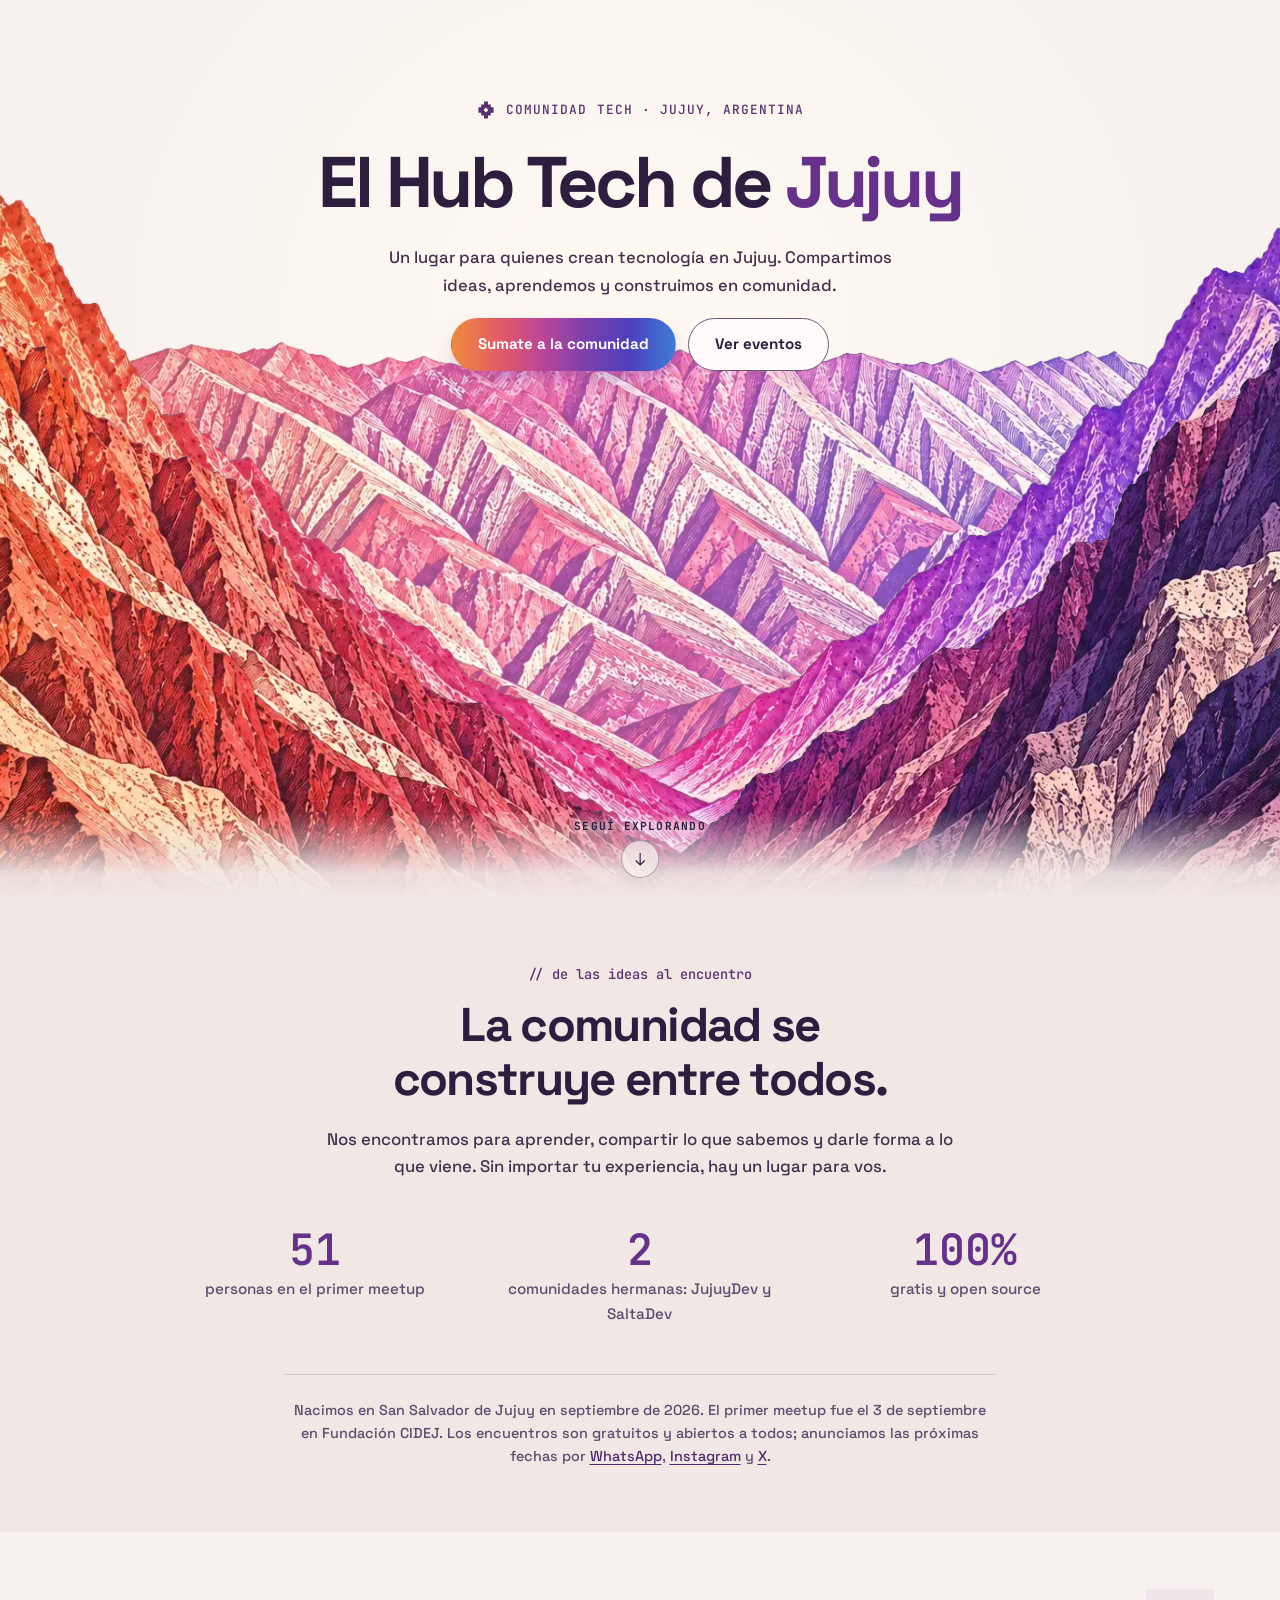
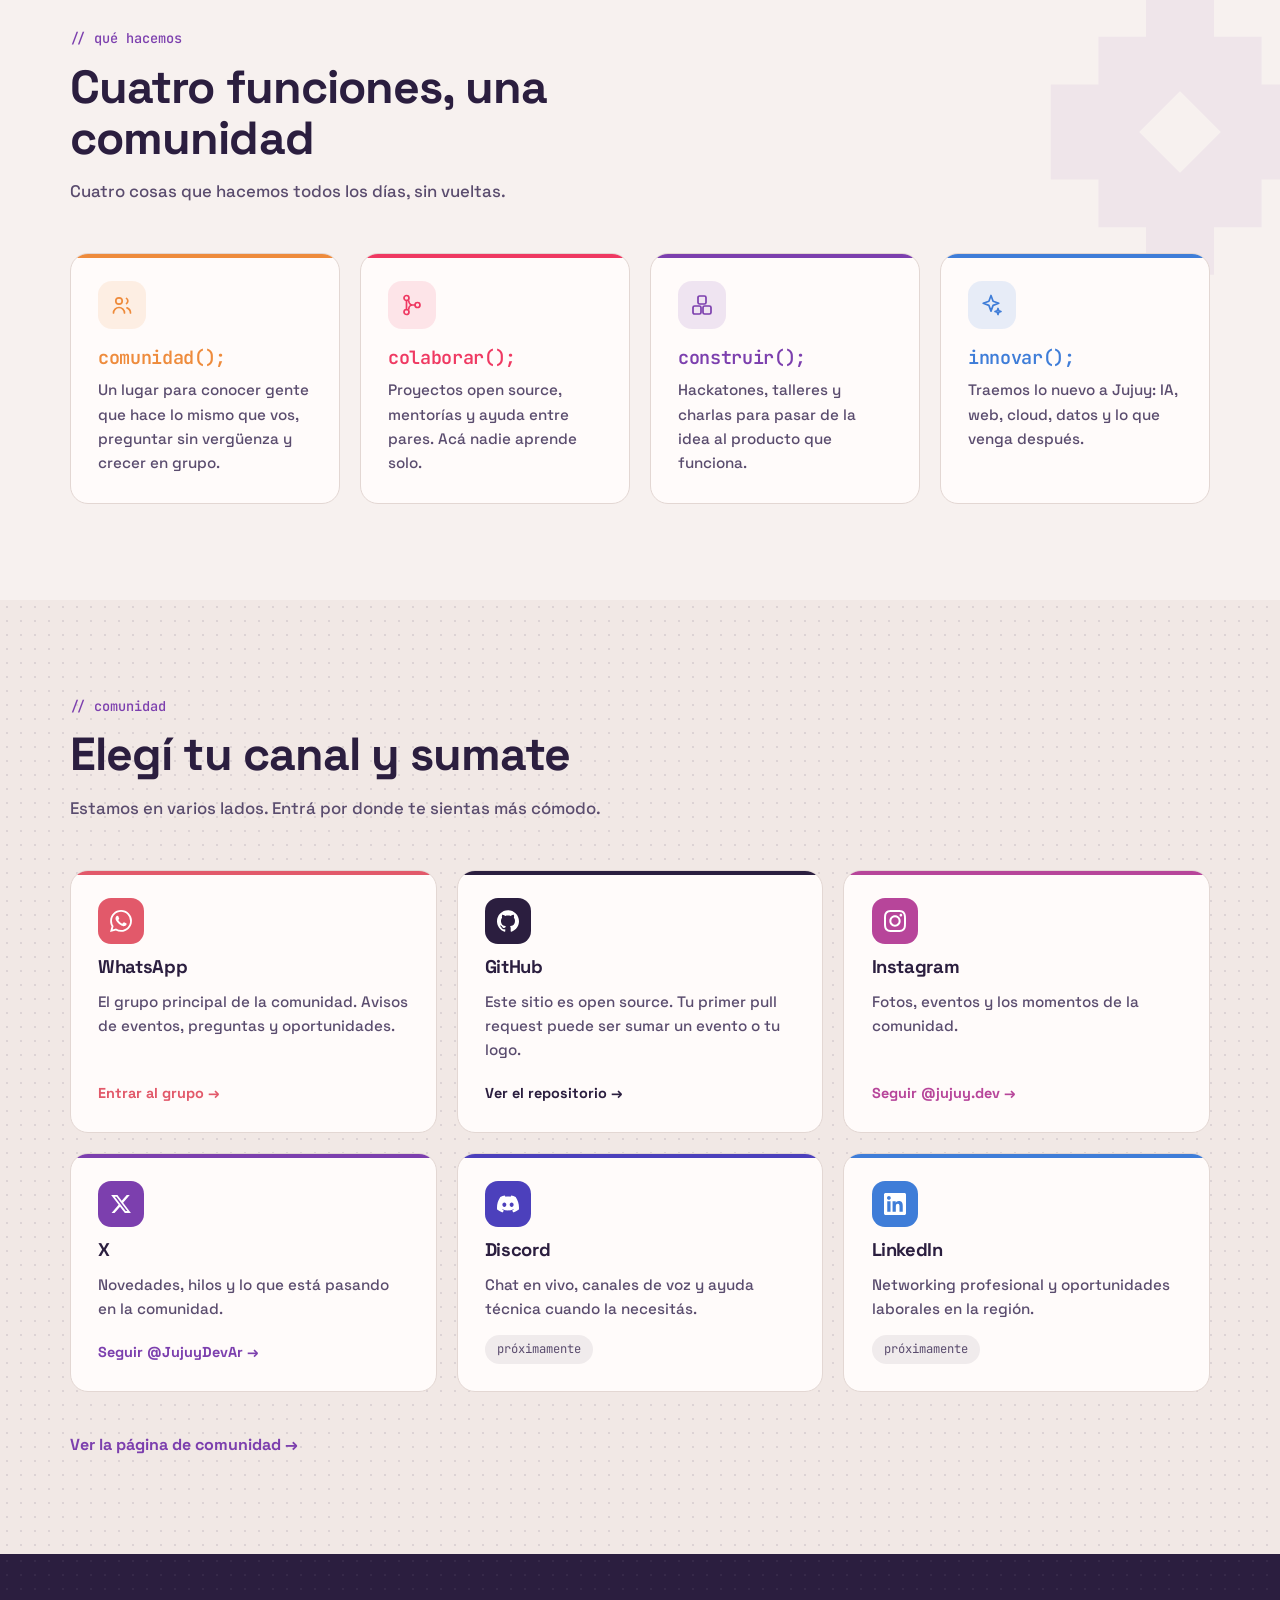
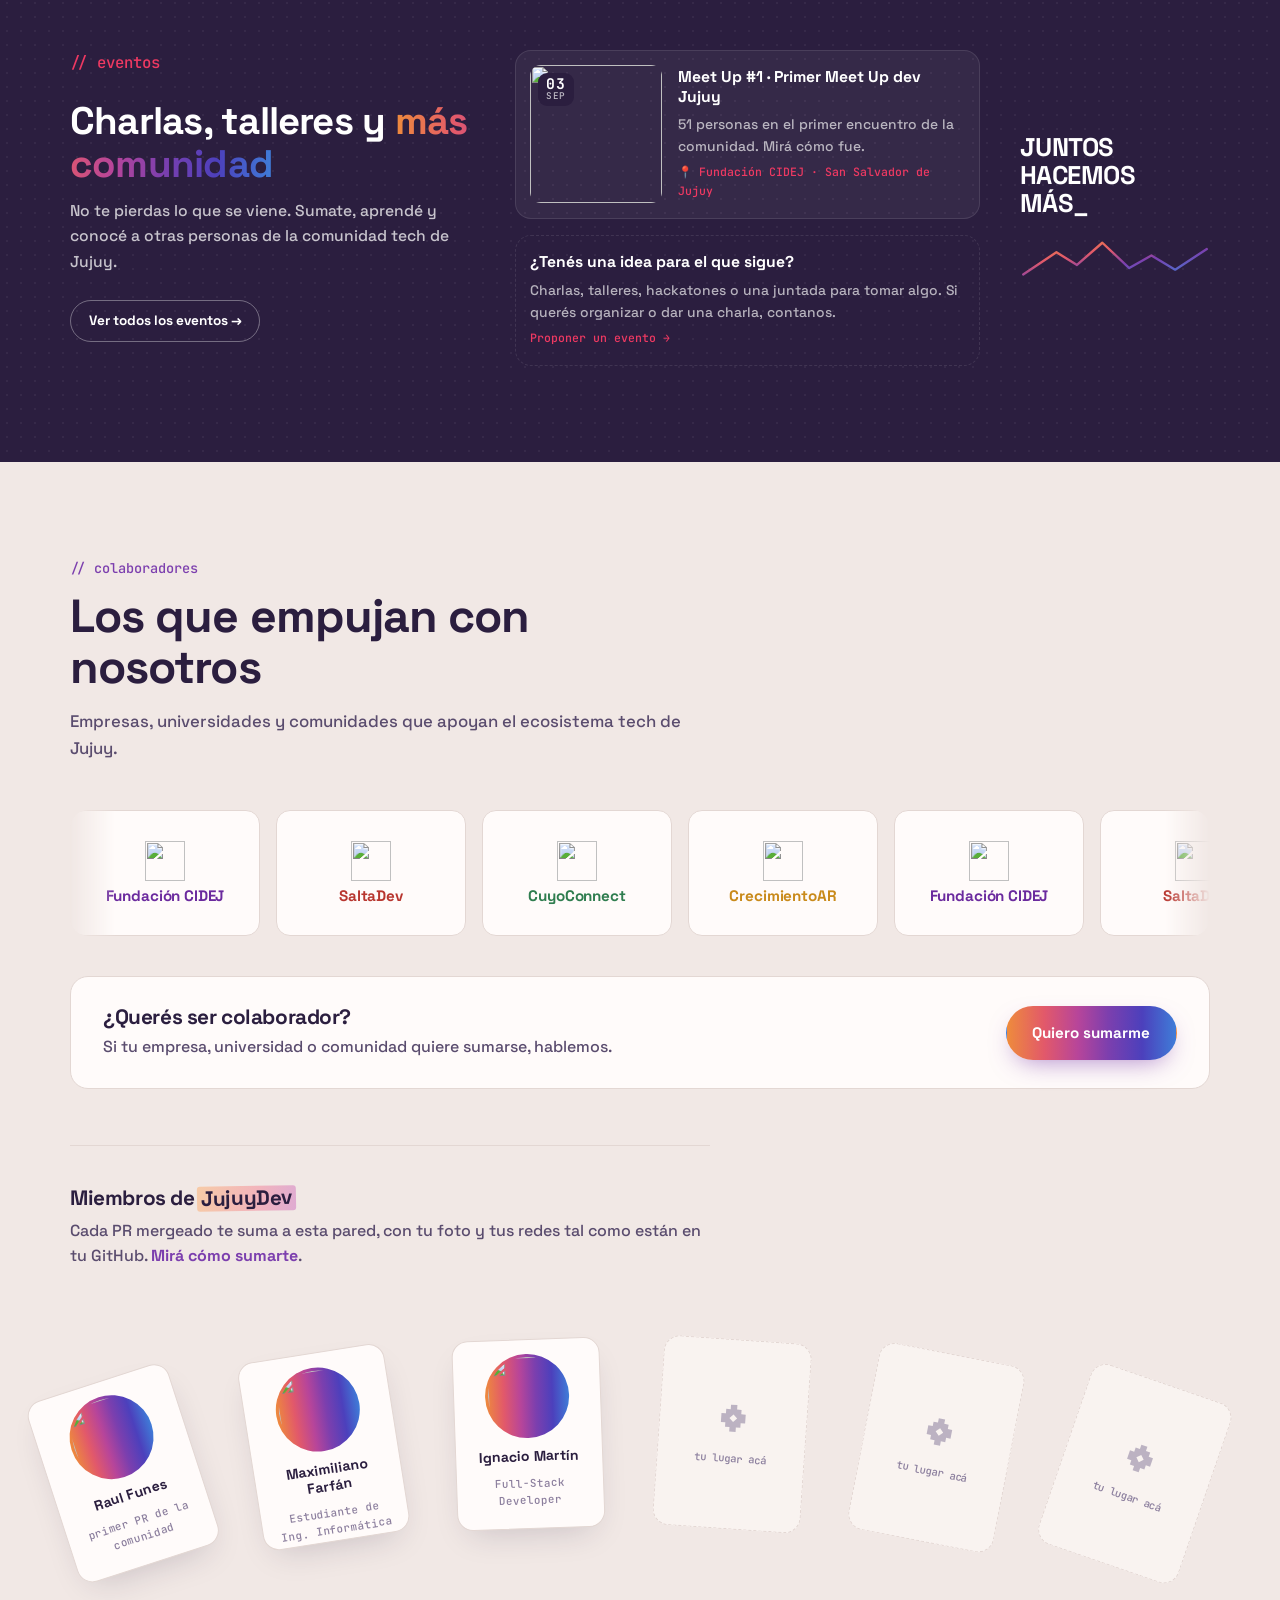
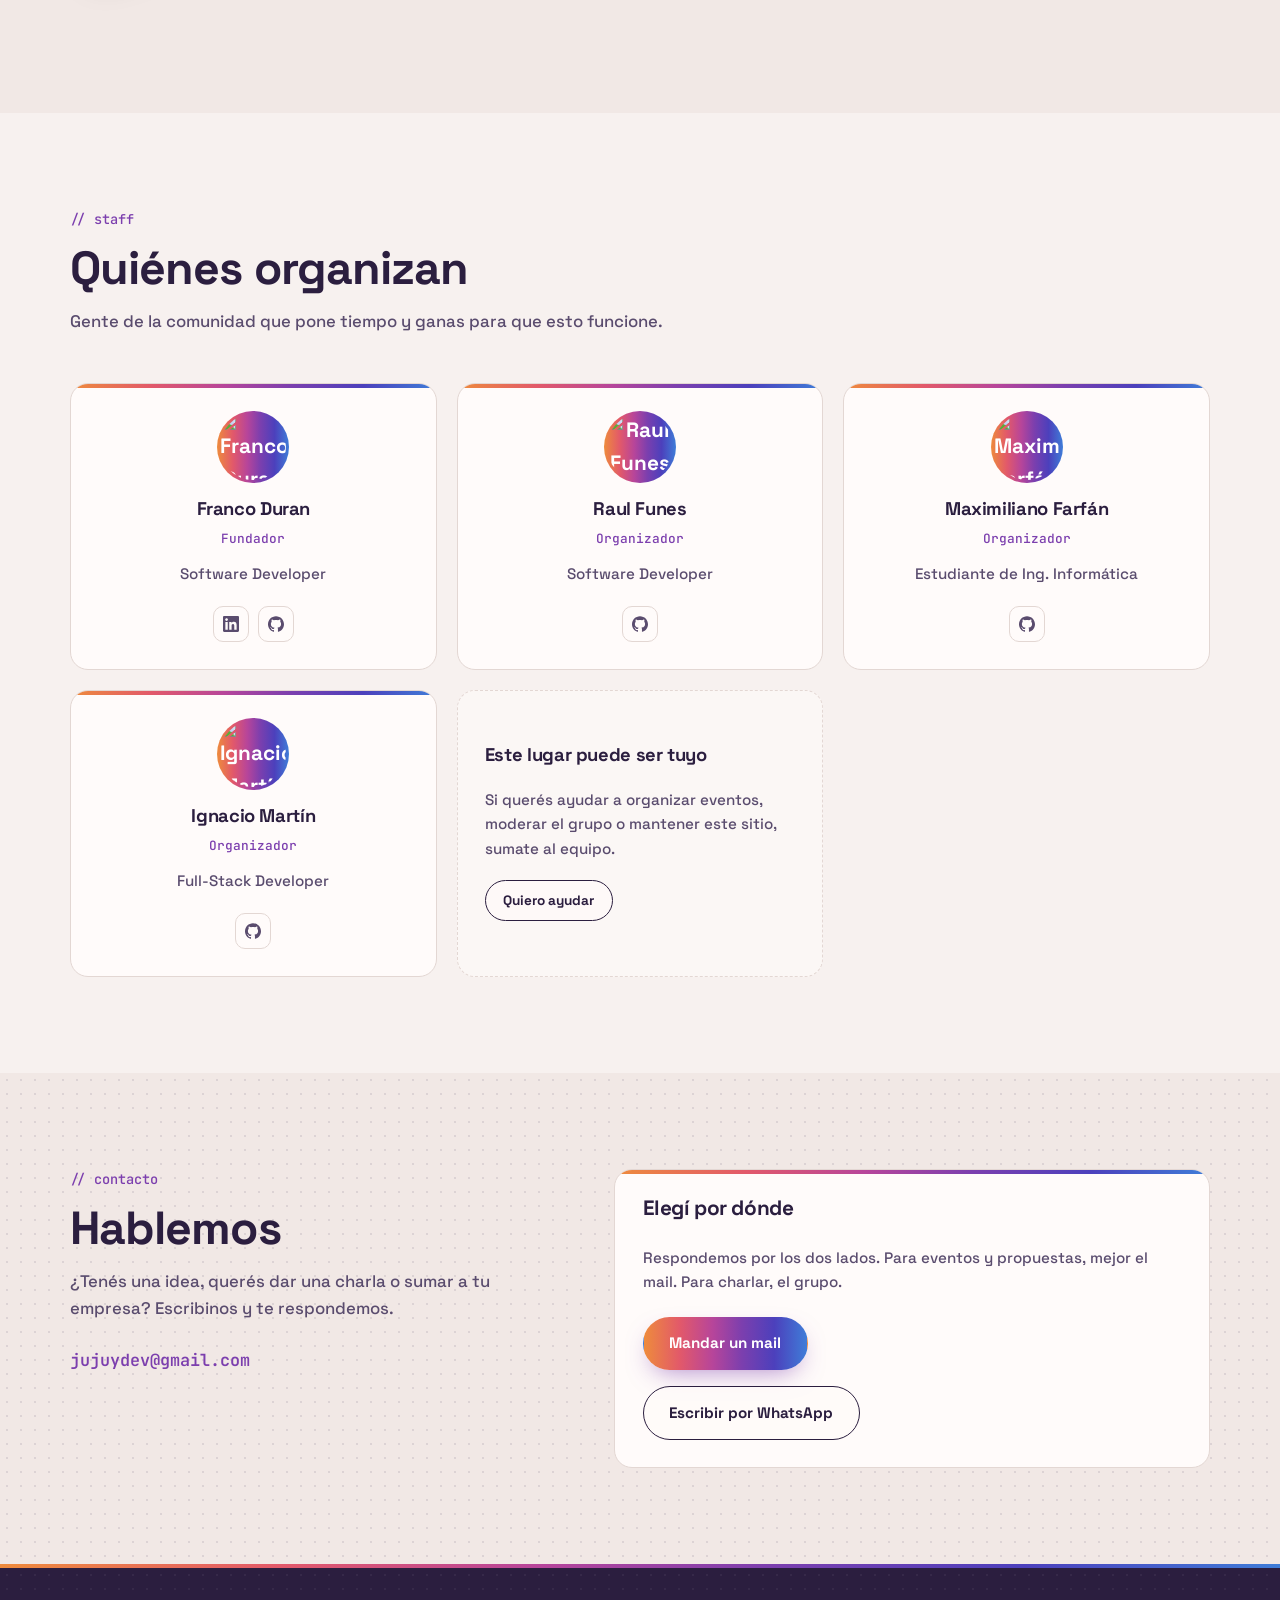
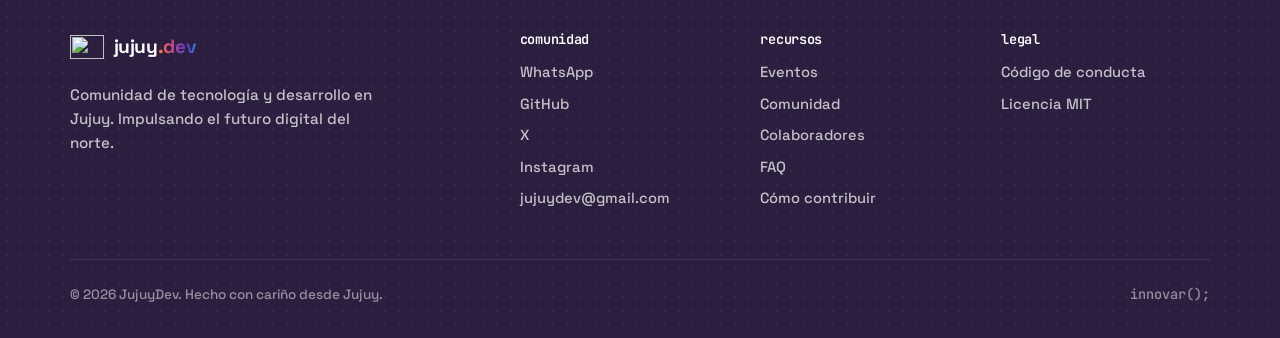
==== index.html @ f206ab7a "fix(hero): make foreground drift visible on the left" ====
<!DOCTYPE html>
<html lang="es-AR">
<head>
  <meta charset="UTF-8">
  <meta name="viewport" content="width=device-width, initial-scale=1">
  <title>JujuyDev · Comunidad de programadores y tecnología en Jujuy</title>
  <meta name="description" content="JujuyDev es la comunidad de programadores, desarrolladores y emprendedores tech de Jujuy. Meetups, talleres y eventos gratuitos en San Salvador de Jujuy. Sumate.">
  <meta name="theme-color" content="#f7f1ef">
  <link rel="canonical" href="https://jujuy.dev.ar/">

  <!-- Social preview (WhatsApp, LinkedIn, X). The image is a 1200x630 JPEG because not every network renders WebP previews. -->
  <meta property="og:type" content="website">
  <meta property="og:locale" content="es_AR">
  <meta property="og:site_name" content="JujuyDev">
  <meta property="og:title" content="JujuyDev · Comunidad tech de Jujuy">
  <meta property="og:description" content="Conectamos programadores, diseñadores y emprendedores de Jujuy. Meetups, talleres y eventos gratuitos.">
  <meta property="og:url" content="https://jujuy.dev.ar/">
  <meta property="og:image" content="https://jujuy.dev.ar/assets/og.jpg">
  <meta property="og:image:width" content="1200">
  <meta property="og:image:height" content="630">
  <meta property="og:image:alt" content="Ilustración de la Quebrada de Humahuaca con una llama, una notebook y el texto comunidad, colaborar, construir, innovar">
  <meta name="twitter:card" content="summary_large_image">
  <meta name="twitter:site" content="@JujuyDevAr">
  <meta name="twitter:title" content="JujuyDev · Comunidad tech de Jujuy">
  <meta name="twitter:description" content="Conectamos programadores, diseñadores y emprendedores de Jujuy. Meetups, talleres y eventos gratuitos.">
  <meta name="twitter:image" content="https://jujuy.dev.ar/assets/og.jpg">

  <!-- Select the same Hornocal resource as the mobile picture, including screen density. -->
  <link rel="preload" as="image" type="image/webp" media="(max-width: 899px)"
        imagesrcset="assets/hero-layers/hornocal-fusion-small.webp 960w, assets/hero-layers/hornocal-fusion.webp 1536w"
        imagesizes="(min-height: 850px) 125svh, 960px">
  <link rel="preload" as="image" type="image/webp" href="assets/hero-layers/hornocal-fusion.webp" media="(min-width: 900px)">

  <!-- Structured data for Google. The Organization here is the canonical #org referenced
       by @id from the event pages and the FAQ page. Event schema itself lives on each
       event's own page (see /eventos/*/), not here. -->
  <script type="application/ld+json">
  {
    "@context": "https://schema.org",
    "@graph": [
      {
        "@type": "Organization",
        "@id": "https://jujuy.dev.ar/#org",
        "name": "JujuyDev",
        "alternateName": ["jujuy.dev", "Comunidad de desarrolladores de Jujuy"],
        "url": "https://jujuy.dev.ar/",
        "logo": "https://jujuy.dev.ar/assets/logo.svg",
        "email": "jujuydev@gmail.com",
        "description": "Comunidad de programadores, desarrolladores y emprendedores tech de Jujuy, Argentina.",
        "foundingDate": "2026-09-02",
        "areaServed": { "@type": "AdministrativeArea", "name": "Jujuy, Argentina" },
        "location": {
          "@type": "Place",
          "name": "Fundación CIDEJ",
          "address": {
            "@type": "PostalAddress",
            "streetAddress": "Av. 19 de Abril 437",
            "addressLocality": "San Salvador de Jujuy",
            "addressRegion": "Jujuy",
            "postalCode": "4600",
            "addressCountry": "AR"
          }
        },
        "sameAs": [
          "https://www.instagram.com/jujuy.dev/",
          "https://x.com/JujuyDevAr",
          "https://github.com/FrancoDuran23/jujuy_dev",
          "https://luma.com/g134i1ef",
          "https://chat.whatsapp.com/Bj1KKgjcLue2FOVuX8osmq"
        ],
        "founder": { "@type": "Person", "name": "Franco Duran", "url": "https://www.linkedin.com/in/francoduran23/" }
      },
      {
        "@type": "WebSite",
        "url": "https://jujuy.dev.ar/",
        "name": "JujuyDev",
        "inLanguage": "es-AR",
        "publisher": { "@id": "https://jujuy.dev.ar/#org" }
      }
    ]
  }
  </script>

  <link rel="icon" href="/jujuy_dev/assets/logo.svg" type="image/svg+xml">
  <link rel="preconnect" href="https://fonts.googleapis.com">
  <link rel="preconnect" href="https://fonts.gstatic.com" crossorigin>
  <link href="https://fonts.googleapis.com/css2?family=Space+Grotesk:wght@500;700&family=JetBrains+Mono:wght@400;600&display=swap" rel="stylesheet">
  <!-- Bump the version whenever styles.css changes, so browsers do not keep a stale copy. -->
  <link rel="stylesheet" href="styles.css?v=2026-09-15e">
  <!-- Reveal-on-scroll styles only apply when JS runs, so content is never hidden without it. -->
  <script>document.documentElement.classList.add('js');</script>
</head>
<body>
  <a class="skip-link" href="#pilares">Saltar al contenido</a>

  <!-- SVG sprite: brand icons (Simple Icons, CC0) and the chakana motif. -->
  <svg width="0" height="0" style="position:absolute" aria-hidden="true" focusable="false">
    <defs>
      <linearGradient id="g-hornocal" x1="0" y1="0" x2="1" y2="1">
        <stop offset="0" stop-color="#ee8b3c"/>
        <stop offset=".35" stop-color="#e2596a"/>
        <stop offset=".6" stop-color="#7c3fae"/>
        <stop offset="1" stop-color="#3f7dd8"/>
      </linearGradient>
    </defs>
    <symbol id="i-chakana" viewBox="0 0 100 100">
      <path fill-rule="evenodd" d="M40 8h20v14h14v14h14v28H74v14H60v14H40V78H26V64H12V36h14V22h14zM50 38l12 12-12 12-12-12z"/>
    </symbol>
    <symbol id="i-users" viewBox="0 0 24 24">
      <g fill="none" stroke="currentColor" stroke-width="1.7" stroke-linecap="round" stroke-linejoin="round">
        <circle cx="9" cy="8" r="3.2"/>
        <path d="M3.5 20a5.5 5.5 0 0 1 11 0"/>
        <path d="M16.5 5.4a3.2 3.2 0 0 1 0 5.2M17 14.9a5.5 5.5 0 0 1 3.5 5.1"/>
      </g>
    </symbol>
    <symbol id="i-merge" viewBox="0 0 24 24">
      <g fill="none" stroke="currentColor" stroke-width="1.7" stroke-linecap="round" stroke-linejoin="round">
        <circle cx="6.5" cy="5" r="2.5"/>
        <circle cx="6.5" cy="19" r="2.5"/>
        <circle cx="17.5" cy="12" r="2.5"/>
        <path d="M6.5 7.5v9"/>
        <path d="M15 12h-2.2a4 4 0 0 1-4-4M15 12h-2.2a4 4 0 0 0-4 4"/>
      </g>
    </symbol>
    <symbol id="i-blocks" viewBox="0 0 24 24">
      <g fill="none" stroke="currentColor" stroke-width="1.7" stroke-linecap="round" stroke-linejoin="round">
        <rect x="3" y="13" width="8" height="8" rx="1.6"/>
        <rect x="13" y="13" width="8" height="8" rx="1.6"/>
        <rect x="8" y="3" width="8" height="8" rx="1.6"/>
      </g>
    </symbol>
    <symbol id="i-spark" viewBox="0 0 24 24">
      <g fill="none" stroke="currentColor" stroke-width="1.7" stroke-linecap="round" stroke-linejoin="round">
        <path d="M11 2.5 13.1 8.2 18.8 10.3 13.1 12.4 11 18.1 8.9 12.4 3.2 10.3 8.9 8.2Z"/>
        <path d="M18 15.5 18.8 17.7 21 18.5 18.8 19.3 18 21.5 17.2 19.3 15 18.5 17.2 17.7Z"/>
      </g>
    </symbol>
    <symbol id="i-discord" viewBox="0 0 24 24">
      <path d="M20.317 4.3698a19.7913 19.7913 0 00-4.8851-1.5152.0741.0741 0 00-.0785.0371c-.211.3753-.4447.8648-.6083 1.2495-1.8447-.2762-3.68-.2762-5.4868 0-.1636-.3933-.4058-.8742-.6177-1.2495a.077.077 0 00-.0785-.037 19.7363 19.7363 0 00-4.8852 1.515.0699.0699 0 00-.0321.0277C.5334 9.0458-.319 13.5799.0992 18.0578a.0824.0824 0 00.0312.0561c2.0528 1.5076 4.0413 2.4228 5.9929 3.0294a.0777.0777 0 00.0842-.0276c.4616-.6304.8731-1.2952 1.226-1.9942a.076.076 0 00-.0416-.1057c-.6528-.2476-1.2743-.5495-1.8722-.8923a.077.077 0 01-.0076-.1277c.1258-.0943.2517-.1923.3718-.2914a.0743.0743 0 01.0776-.0105c3.9278 1.7933 8.18 1.7933 12.0614 0a.0739.0739 0 01.0785.0095c.1202.099.246.1981.3728.2924a.077.077 0 01-.0066.1276 12.2986 12.2986 0 01-1.873.8914.0766.0766 0 00-.0407.1067c.3604.698.7719 1.3628 1.225 1.9932a.076.076 0 00.0842.0286c1.961-.6067 3.9495-1.5219 6.0023-3.0294a.077.077 0 00.0313-.0552c.5004-5.177-.8382-9.6739-3.5485-13.6604a.061.061 0 00-.0312-.0286zM8.02 15.3312c-1.1825 0-2.1569-1.0857-2.1569-2.419 0-1.3332.9555-2.4189 2.157-2.4189 1.2108 0 2.1757 1.0952 2.1568 2.419 0 1.3332-.9555 2.4189-2.1569 2.4189zm7.9748 0c-1.1825 0-2.1569-1.0857-2.1569-2.419 0-1.3332.9554-2.4189 2.1569-2.4189 1.2108 0 2.1757 1.0952 2.1568 2.419 0 1.3332-.946 2.4189-2.1568 2.4189Z"/>
    </symbol>
    <symbol id="i-whatsapp" viewBox="0 0 24 24">
      <path d="M17.472 14.382c-.297-.149-1.758-.867-2.03-.967-.273-.099-.471-.148-.67.15-.197.297-.767.966-.94 1.164-.173.199-.347.223-.644.075-.297-.15-1.255-.463-2.39-1.475-.883-.788-1.48-1.761-1.653-2.059-.173-.297-.018-.458.13-.606.134-.133.298-.347.446-.52.149-.174.198-.298.298-.497.099-.198.05-.371-.025-.52-.075-.149-.669-1.612-.916-2.207-.242-.579-.487-.5-.669-.51-.173-.008-.371-.01-.57-.01-.198 0-.52.074-.792.372-.272.297-1.04 1.016-1.04 2.479 0 1.462 1.065 2.875 1.213 3.074.149.198 2.096 3.2 5.077 4.487.709.306 1.262.489 1.694.625.712.227 1.36.195 1.871.118.571-.085 1.758-.719 2.006-1.413.248-.694.248-1.289.173-1.413-.074-.124-.272-.198-.57-.347m-5.421 7.403h-.004a9.87 9.87 0 01-5.031-1.378l-.361-.214-3.741.982.998-3.648-.235-.374a9.86 9.86 0 01-1.51-5.26c.001-5.45 4.436-9.884 9.888-9.884 2.64 0 5.122 1.03 6.988 2.898a9.825 9.825 0 012.893 6.994c-.003 5.45-4.437 9.884-9.885 9.884m8.413-18.297A11.815 11.815 0 0012.05 0C5.495 0 .16 5.335.157 11.892c0 2.096.547 4.142 1.588 5.945L.057 24l6.305-1.654a11.882 11.882 0 005.683 1.448h.005c6.554 0 11.89-5.335 11.893-11.893a11.821 11.821 0 00-3.48-8.413Z"/>
    </symbol>
    <symbol id="i-linkedin" viewBox="0 0 24 24">
      <path d="M20.447 20.452h-3.554v-5.569c0-1.328-.027-3.037-1.852-3.037-1.853 0-2.136 1.445-2.136 2.939v5.667H9.351V9h3.414v1.561h.046c.477-.9 1.637-1.85 3.37-1.85 3.601 0 4.267 2.37 4.267 5.455v6.286zM5.337 7.433c-1.144 0-2.063-.926-2.063-2.065 0-1.138.92-2.063 2.063-2.063 1.14 0 2.064.925 2.064 2.063 0 1.139-.925 2.065-2.064 2.065zm1.782 13.019H3.555V9h3.564v11.452zM22.225 0H1.771C.792 0 0 .774 0 1.729v20.542C0 23.227.792 24 1.771 24h20.451C23.2 24 24 23.227 24 22.271V1.729C24 .774 23.2 0 22.222 0h.003z"/>
    </symbol>
    <symbol id="i-github" viewBox="0 0 24 24">
      <path d="M12 .297c-6.63 0-12 5.373-12 12 0 5.303 3.438 9.8 8.205 11.385.6.113.82-.258.82-.577 0-.285-.01-1.04-.015-2.04-3.338.724-4.042-1.61-4.042-1.61C4.422 18.07 3.633 17.7 3.633 17.7c-1.087-.744.084-.729.084-.729 1.205.084 1.838 1.236 1.838 1.236 1.07 1.835 2.809 1.305 3.495.998.108-.776.417-1.305.76-1.605-2.665-.3-5.466-1.332-5.466-5.93 0-1.31.465-2.38 1.235-3.22-.135-.303-.54-1.523.105-3.176 0 0 1.005-.322 3.3 1.23.96-.267 1.98-.399 3-.405 1.02.006 2.04.138 3 .405 2.28-1.552 3.285-1.23 3.285-1.23.645 1.653.24 2.873.12 3.176.765.84 1.23 1.91 1.23 3.22 0 4.61-2.805 5.625-5.475 5.92.42.36.81 1.096.81 2.22 0 1.606-.015 2.896-.015 3.286 0 .315.21.69.825.57C20.565 22.092 24 17.592 24 12.297c0-6.627-5.373-12-12-12"/>
    </symbol>
    <symbol id="i-x" viewBox="0 0 24 24">
      <path d="M18.244 2.25h3.308l-7.227 8.26 8.502 11.24H16.17l-5.214-6.817L4.99 21.75H1.68l7.73-8.835L1.254 2.25H8.08l4.713 6.231zm-1.161 17.52h1.833L7.084 4.126H5.117z"/>
    </symbol>
    <symbol id="i-instagram" viewBox="0 0 24 24">
      <path d="M12 2.163c3.204 0 3.584.012 4.85.07 3.252.148 4.771 1.691 4.919 4.919.058 1.265.069 1.645.069 4.849 0 3.205-.012 3.584-.069 4.849-.149 3.225-1.664 4.771-4.919 4.919-1.266.058-1.644.07-4.85.07-3.204 0-3.584-.012-4.849-.07-3.26-.149-4.771-1.699-4.919-4.92-.058-1.265-.07-1.644-.07-4.849 0-3.204.013-3.583.07-4.849.149-3.227 1.664-4.771 4.919-4.919 1.266-.057 1.645-.069 4.849-.069zm0-2.163c-3.259 0-3.667.014-4.947.072-4.358.2-6.78 2.618-6.98 6.98-.059 1.281-.073 1.689-.073 4.948 0 3.259.014 3.668.072 4.948.2 4.358 2.618 6.78 6.98 6.98 1.281.058 1.689.072 4.948.072 3.259 0 3.668-.014 4.948-.072 4.354-.2 6.782-2.618 6.979-6.98.059-1.28.073-1.689.073-4.948 0-3.259-.014-3.667-.072-4.947-.196-4.354-2.617-6.78-6.979-6.98-1.281-.059-1.69-.073-4.949-.073zm0 5.838c-3.403 0-6.162 2.759-6.162 6.162s2.759 6.163 6.162 6.163 6.162-2.759 6.162-6.163c0-3.403-2.759-6.162-6.162-6.162zm0 10.162c-2.209 0-4-1.79-4-4 0-2.209 1.791-4 4-4s4 1.791 4 4c0 2.21-1.791 4-4 4zm6.406-11.845c-.796 0-1.441.645-1.441 1.44s.645 1.44 1.441 1.44c.795 0 1.439-.645 1.439-1.44s-.644-1.44-1.439-1.44z"/>
    </symbol>
  </svg>

  <nav class="nav" aria-label="Principal">
    <div class="container nav-inner">
      <a class="logo" href="#inicio">
        <img class="logo-mark" src="/jujuy_dev/assets/logo.svg" alt="" width="34" height="24">
        <span>jujuy<span class="grad-text">.dev</span></span>
      </a>
      <button class="nav-toggle" type="button" aria-label="Abrir menú" aria-expanded="false" aria-controls="nav-links">
        <svg width="20" height="20" viewBox="0 0 24 24" fill="none" stroke="currentColor" stroke-width="2" stroke-linecap="round" aria-hidden="true">
          <path d="M4 7h16"/>
          <path d="M4 12h16"/>
          <path d="M4 17h16"/>
        </svg>
      </button>
      <ul class="nav-links" id="nav-links">
        <li><a href="#pilares">Qué hacemos</a></li>
        <li><a href="#comunidad">Comunidad</a></li>
        <li><a href="#eventos">Eventos</a></li>
        <li><a href="#colaboradores">Colaboradores</a></li>
        <li><a href="#staff">Staff</a></li>
        <li><a href="#contacto">Contacto</a></li>
      </ul>
      <a class="btn btn-primary btn-sm nav-cta" href="https://chat.whatsapp.com/Bj1KKgjcLue2FOVuX8osmq" target="_blank" rel="noopener">Sumate</a>
    </div>
  </nav>

  <header class="hero" id="inicio">
    <div class="hero-stage">
      <div class="hero-sky" aria-hidden="true"></div>
      <div class="hero-terrain hero-terrain-back" aria-hidden="true">
        <picture>
          <source media="(max-width: 899px)"
                  srcset="assets/hero-layers/hornocal-fusion-small.webp 960w, assets/hero-layers/hornocal-fusion.webp 1536w"
                  sizes="(min-height: 850px) 125svh, 960px">
          <img src="assets/hero-layers/hornocal-fusion.webp" alt="" width="1536" height="661" fetchpriority="high" decoding="async">
        </picture>
      </div>
      <div class="container hero-content">
        <p class="eyebrow"><svg aria-hidden="true"><use href="#i-chakana" fill="currentColor"/></svg> COMUNIDAD TECH · JUJUY, ARGENTINA</p>
        <h1>El Hub Tech de <span>Jujuy</span></h1>
        <div class="hero-copy">
          <p class="lead">Un lugar para quienes crean tecnología en Jujuy. Compartimos ideas, aprendemos y construimos en comunidad.</p>
          <div class="actions">
            <a class="btn btn-primary" href="https://chat.whatsapp.com/Bj1KKgjcLue2FOVuX8osmq" target="_blank" rel="noopener">Sumate a la comunidad</a>
            <a class="btn btn-ghost" href="#eventos">Ver eventos</a>
          </div>
        </div>
      </div>
      <div class="hero-terrain hero-terrain-middle" aria-hidden="true">
        <picture>
          <source media="(max-width: 899px)"
                  srcset="assets/hero-layers/hornocal-frame-middle-small.webp 960w, assets/hero-layers/hornocal-frame-middle.webp 1536w"
                  sizes="max(680px, 82svh)">
          <img src="assets/hero-layers/hornocal-frame-middle.webp" alt="" width="1536" height="895" decoding="async">
        </picture>
      </div>
      <div class="hero-terrain hero-terrain-front" aria-hidden="true">
        <picture>
          <source media="(max-width: 899px)"
                  srcset="assets/hero-layers/hornocal-frame-front-small.webp 960w, assets/hero-layers/hornocal-frame-front.webp 1536w"
                  sizes="max(704px, 84svh)">
          <img src="assets/hero-layers/hornocal-frame-front.webp" alt="" width="1536" height="773" decoding="async">
        </picture>
      </div>
      <div class="hero-haze" aria-hidden="true"></div>
      <a class="hero-scroll" href="#numeros"><span>Seguí explorando</span><svg viewBox="0 0 24 24" fill="none" stroke="currentColor" stroke-width="1.5" aria-hidden="true"><path d="M12 4v16m-6-6 6 6 6-6"/></svg></a>
    </div>
  </header>

  <!-- EDIT: swap these for real numbers (members, organizations) once you have them. -->
  <section class="stats" id="numeros" aria-labelledby="community-heading">
    <div class="container community-intro">
      <p class="eyebrow">// de las ideas al encuentro</p>
      <h2 id="community-heading">La comunidad se construye entre todos.</h2>
      <p>Nos encontramos para aprender, compartir lo que sabemos y darle forma a lo que viene. Sin importar tu experiencia, hay un lugar para vos.</p>
    </div>
    <div class="container stats-inner">
      <div class="stat">
        <div class="stat-n">51</div>
        <div class="stat-l">personas en el primer meetup</div>
      </div>
      <div class="stat">
        <div class="stat-n">2</div>
        <div class="stat-l">comunidades hermanas: JujuyDev y SaltaDev</div>
      </div>
      <div class="stat">
        <div class="stat-n">100%</div>
        <div class="stat-l">gratis y open source</div>
      </div>
    </div>
    <p class="container facts">Nacimos en San Salvador de Jujuy en septiembre de 2026. El primer meetup fue el 3 de septiembre en Fundación CIDEJ. Los encuentros son gratuitos y abiertos a todos; anunciamos las próximas fechas por <a href="https://chat.whatsapp.com/Bj1KKgjcLue2FOVuX8osmq" target="_blank" rel="noopener">WhatsApp</a>, <a href="https://www.instagram.com/jujuy.dev/" target="_blank" rel="noopener">Instagram</a> y <a href="https://x.com/JujuyDevAr" target="_blank" rel="noopener">X</a>.</p>
  </section>

  <section class="section" id="pilares">
    <svg class="section-chakana" aria-hidden="true"><use href="#i-chakana" fill="currentColor"/></svg>
    <div class="container">
      <div class="section-head reveal">
        <p class="eyebrow">// qué hacemos</p>
        <h2>Cuatro funciones, una comunidad</h2>
        <p>Cuatro cosas que hacemos todos los días, sin vueltas.</p>
      </div>
      <div class="grid grid-4">
        <article class="card pillar reveal" style="--accent: var(--orange)">
          <span class="tile"><svg viewBox="0 0 24 24" aria-hidden="true"><use href="#i-users"/></svg></span>
          <h3>comunidad();</h3>
          <p>Un lugar para conocer gente que hace lo mismo que vos, preguntar sin vergüenza y crecer en grupo.</p>
        </article>
        <article class="card pillar reveal" style="--accent: var(--rose)">
          <span class="tile"><svg viewBox="0 0 24 24" aria-hidden="true"><use href="#i-merge"/></svg></span>
          <h3>colaborar();</h3>
          <p>Proyectos open source, mentorías y ayuda entre pares. Acá nadie aprende solo.</p>
        </article>
        <article class="card pillar reveal" style="--accent: var(--purple)">
          <span class="tile"><svg viewBox="0 0 24 24" aria-hidden="true"><use href="#i-blocks"/></svg></span>
          <h3>construir();</h3>
          <p>Hackatones, talleres y charlas para pasar de la idea al producto que funciona.</p>
        </article>
        <article class="card pillar reveal" style="--accent: var(--blue)">
          <span class="tile"><svg viewBox="0 0 24 24" aria-hidden="true"><use href="#i-spark"/></svg></span>
          <h3>innovar();</h3>
          <p>Traemos lo nuevo a Jujuy: IA, web, cloud, datos y lo que venga después.</p>
        </article>
      </div>
    </div>
  </section>

  <section class="section alt dots" id="comunidad">
    <div class="container">
      <div class="section-head reveal">
        <p class="eyebrow">// comunidad</p>
        <h2>Elegí tu canal y sumate</h2>
        <p>Estamos en varios lados. Entrá por donde te sientas más cómodo.</p>
      </div>
      <!-- EDIT: to open a channel, turn its <article class="... soon"> into an <a href="..." target="_blank" rel="noopener"> like the WhatsApp card and drop the "soon" class. -->
      <div class="grid grid-3">
        <a class="card platform reveal" href="https://chat.whatsapp.com/Bj1KKgjcLue2FOVuX8osmq" target="_blank" rel="noopener" style="--accent: var(--coral)">
          <span class="icon"><svg><use href="#i-whatsapp"/></svg></span>
          <h3>WhatsApp</h3>
          <p>El grupo principal de la comunidad. Avisos de eventos, preguntas y oportunidades.</p>
          <span class="link">Entrar al grupo →</span>
        </a>
        <a class="card platform reveal" href="https://github.com/FrancoDuran23/jujuy_dev" target="_blank" rel="noopener" style="--accent: var(--ink)">
          <span class="icon"><svg><use href="#i-github"/></svg></span>
          <h3>GitHub</h3>
          <p>Este sitio es open source. Tu primer pull request puede ser sumar un evento o tu logo.</p>
          <span class="link">Ver el repositorio →</span>
        </a>
        <a class="card platform reveal" href="https://www.instagram.com/jujuy.dev/" target="_blank" rel="noopener" style="--accent: var(--magenta)">
          <span class="icon"><svg><use href="#i-instagram"/></svg></span>
          <h3>Instagram</h3>
          <p>Fotos, eventos y los momentos de la comunidad.</p>
          <span class="link">Seguir @jujuy.dev →</span>
        </a>
        <a class="card platform reveal" href="https://x.com/JujuyDevAr" target="_blank" rel="noopener" style="--accent: var(--purple)">
          <span class="icon"><svg><use href="#i-x"/></svg></span>
          <h3>X</h3>
          <p>Novedades, hilos y lo que está pasando en la comunidad.</p>
          <span class="link">Seguir @JujuyDevAr →</span>
        </a>
        <article class="card platform soon reveal" style="--accent: var(--indigo)">
          <span class="icon"><svg><use href="#i-discord"/></svg></span>
          <h3>Discord</h3>
          <p>Chat en vivo, canales de voz y ayuda técnica cuando la necesitás.</p>
          <span class="link">próximamente</span>
        </article>
        <article class="card platform soon reveal" style="--accent: var(--blue)">
          <span class="icon"><svg><use href="#i-linkedin"/></svg></span>
          <h3>LinkedIn</h3>
          <p>Networking profesional y oportunidades laborales en la región.</p>
          <span class="link">próximamente</span>
        </article>
      </div>
      <p class="section-foot reveal"><a href="/jujuy_dev/comunidad/">Ver la página de comunidad →</a></p>
    </div>
  </section>

  <section class="section section-dark" id="eventos">
    <div class="container events-layout">
      <div class="events-intro reveal">
        <p class="eyebrow accent">// eventos</p>
        <h2>Charlas, talleres y <span class="grad-text">más comunidad</span></h2>
        <p>No te pierdas lo que se viene. Sumate, aprendé y conocé a otras personas de la comunidad tech de Jujuy.</p>
        <a class="btn btn-ghost btn-sm" href="/jujuy_dev/eventos/">Ver todos los eventos →</a>
      </div>

      <!-- EDIT: events live here. Copy the first card to add one; keep the ghost card last. -->
      <div class="events-cards">
        <a class="event-card reveal" href="/jujuy_dev/eventos/meetup-01-primer-encuentro/">
          <span class="shot">
            <img src="assets/eventos/meetup-01-grupo.webp" alt="" width="1600" height="1200" loading="lazy">
            <span class="date"><b>03</b>SEP</span>
          </span>
          <span class="body">
            <span class="title">Meet Up #1 · Primer Meet Up dev Jujuy</span>
            <span class="desc">51 personas en el primer encuentro de la comunidad. Mirá cómo fue.</span>
            <span class="place">📍 Fundación CIDEJ · San Salvador de Jujuy</span>
          </span>
        </a>
        <a class="event-card ghost reveal" href="mailto:jujuydev@gmail.com?subject=Propuesta%20de%20evento%20para%20JujuyDev">
          <span class="body">
            <span class="title">¿Tenés una idea para el que sigue?</span>
            <span class="desc">Charlas, talleres, hackatones o una juntada para tomar algo. Si querés organizar o dar una charla, contanos.</span>
            <span class="place">Proponer un evento →</span>
          </span>
        </a>
      </div>

      <div class="events-sign reveal" aria-hidden="true">
        <p class="sign-text">JUNTOS<br>HACEMOS<br>MÁS_</p>
        <svg class="sign-range" viewBox="0 0 240 60" fill="none" stroke-linecap="round" stroke-linejoin="round">
          <path d="M4 52 46 24 72 40 104 12 138 44 166 28 196 46 236 20" stroke="url(#g-hornocal)" stroke-width="3"/>
        </svg>
      </div>
    </div>
  </section>

  <section class="section alt" id="colaboradores">
    <div class="container">
      <div class="section-head reveal">
        <p class="eyebrow">// colaboradores</p>
        <h2>Los que empujan con nosotros</h2>
        <p>Empresas, universidades y comunidades que apoyan el ecosistema tech de Jujuy.</p>
      </div>
      <!-- EDIT: to add a collaborator, copy the CIDEJ slot. Logos go in assets/logos/, ideally SVG or WebP under 50 KB. No empty placeholders here on purpose: the CTA below already invites people to join. -->
      <div class="logos-marquee reveal">
        <div class="logos-track">
          <div class="logos-set">
            <div class="logo-slot filled">
              <span class="brand"><img src="assets/logos/cidej.webp" alt="" width="40" height="40"><span>Fundación CIDEJ</span></span>
            </div>
            <a class="logo-slot filled" href="https://salta.dev" target="_blank" rel="noopener" style="--brand-color: #b8362f">
              <span class="brand"><img src="assets/logos/saltadev.webp" alt="" width="40" height="40"><span>SaltaDev</span></span>
            </a>
            <a class="logo-slot filled" href="https://cuyoconnect.com/" target="_blank" rel="noopener" style="--brand-color: #2f7d4f">
              <span class="brand"><img src="assets/logos/cuyoconnect.webp" alt="" width="40" height="40"><span>CuyoConnect</span></span>
            </a>
            <a class="logo-slot filled" href="https://crecimiento.build/" target="_blank" rel="noopener" style="--brand-color: #c98a1a">
              <span class="brand"><img src="assets/logos/crecimientoar.webp" alt="" width="40" height="40"><span>CrecimientoAR</span></span>
            </a>
          </div>
        </div>
      </div>
      <div class="collab-cta reveal">
        <div>
          <h3>¿Querés ser colaborador?</h3>
          <p>Si tu empresa, universidad o comunidad quiere sumarse, hablemos.</p>
        </div>
        <a class="btn btn-primary" href="mailto:jujuydev@gmail.com?subject=Quiero%20ser%20colaborador%20de%20JujuyDev">Quiero sumarme</a>
      </div>

      <div class="people-head reveal">
        <h3>Miembros de <span class="hl">JujuyDev</span></h3>
        <p>Cada PR mergeado te suma a esta pared, con tu foto y tus redes tal como están en tu GitHub. <a href="https://github.com/FrancoDuran23/jujuy_dev/blob/main/CONTRIBUTING.md#sumarte-como-contribuidor-a-la-página" target="_blank" rel="noopener">Mirá cómo sumarte</a>.</p>
      </div>
      <!-- EDIT: contributors. Copy a filled card, add your photo to assets/people/ (square, 400x400, under 80 KB) and keep the empty cards last. -->
      <div class="member-wall reveal" id="contribuyen">
        <a class="member-card filled" href="https://github.com/raulfunes" target="_blank" rel="noopener">
          <img src="https://avatars.githubusercontent.com/u/37681017?v=4&amp;s=160" alt="" width="84" height="84" loading="lazy">
          <span class="name">Raul Funes</span>
          <span class="role">primer PR de la comunidad</span>
        </a>
        <a class="member-card filled" href="https://github.com/mgf409" target="_blank" rel="noopener">
          <img src="https://avatars.githubusercontent.com/u/148024239?v=4" alt="" width="84" height="84" loading="lazy">
          <span class="name">Maximiliano Farfán</span>
          <span class="role">Estudiante de Ing. Informática</span>
        </a>
        <a class="member-card filled" href="https://github.com/ignaMartin22" target="_blank" rel="noopener">
          <img src="https://github.com/ignaMartin22.png" alt="" width="84" height="84" loading="lazy">
          <span class="name">Ignacio Martín</span>
          <span class="role">Full-Stack Developer</span>
        </a>
        <a class="member-card empty" href="https://github.com/FrancoDuran23/jujuy_dev/blob/main/CONTRIBUTING.md" target="_blank" rel="noopener">
          <svg aria-hidden="true"><use href="#i-chakana"/></svg>
          <span>tu lugar acá</span>
        </a>
        <a class="member-card empty" href="https://github.com/FrancoDuran23/jujuy_dev/blob/main/CONTRIBUTING.md" target="_blank" rel="noopener">
          <svg aria-hidden="true"><use href="#i-chakana"/></svg>
          <span>tu lugar acá</span>
        </a>
        <a class="member-card empty" href="https://github.com/FrancoDuran23/jujuy_dev/blob/main/CONTRIBUTING.md" target="_blank" rel="noopener">
          <svg aria-hidden="true"><use href="#i-chakana"/></svg>
          <span>tu lugar acá</span>
        </a>
      </div>
    </div>
  </section>

  <section class="section" id="staff">
    <div class="container">
      <div class="section-head reveal">
        <p class="eyebrow">// staff</p>
        <h2>Quiénes organizan</h2>
        <p>Gente de la comunidad que pone tiempo y ganas para que esto funcione.</p>
      </div>
      <!-- EDIT: one "card person" per organizer. Social links are optional. Keep the ghost card last. -->
      <div class="grid grid-3">
        <article class="card person reveal">
          <img class="avatar" src="assets/people/franco-duran.webp" alt="Franco Duran" width="72" height="72">
          <h3>Franco Duran</h3>
          <p class="role">Fundador</p>
          <p>Software Developer</p>
          <div class="socials">
            <a href="https://www.linkedin.com/in/francoduran23/" target="_blank" rel="noopener" aria-label="LinkedIn"><svg><use href="#i-linkedin"/></svg></a>
            <a href="https://github.com/FrancoDuran23" target="_blank" rel="noopener" aria-label="GitHub"><svg><use href="#i-github"/></svg></a>
          </div>
        </article>
        <article class="card person reveal">
          <img class="avatar" src="https://avatars.githubusercontent.com/u/37681017?v=4&amp;s=160" alt="Raul Funes" width="72" height="72">
          <h3>Raul Funes</h3>
          <p class="role">Organizador</p>
          <p>Software Developer</p>
          <div class="socials">
            <a href="https://github.com/raulfunes" target="_blank" rel="noopener" aria-label="GitHub"><svg><use href="#i-github"/></svg></a>
          </div>
        </article>
        <article class="card person reveal">
          <img class="avatar" src="https://avatars.githubusercontent.com/u/148024239?v=4&amp;s=160" alt="Maximiliano Farfán" width="72" height="72" loading="lazy">
          <h3>Maximiliano Farfán</h3>
          <p class="role">Organizador</p>
          <p>Estudiante de Ing. Informática</p>
          <div class="socials">
            <a href="https://github.com/MGF409" target="_blank" rel="noopener" aria-label="GitHub"><svg><use href="#i-github"/></svg></a>
          </div>
        </article>
        <article class="card person reveal">
          <img class="avatar" src="https://avatars.githubusercontent.com/u/165907439?v=4&amp;s=160" alt="Ignacio Martín" width="72" height="72" loading="lazy">
          <h3>Ignacio Martín</h3>
          <p class="role">Organizador</p>
          <p>Full-Stack Developer</p>
          <div class="socials">
            <a href="https://github.com/ignaMartin22" target="_blank" rel="noopener" aria-label="GitHub"><svg><use href="#i-github"/></svg></a>
          </div>
        </article>
        <article class="card ghost reveal">
          <h3>Este lugar puede ser tuyo</h3>
          <p>Si querés ayudar a organizar eventos, moderar el grupo o mantener este sitio, sumate al equipo.</p>
          <a class="btn btn-ghost btn-sm" href="https://chat.whatsapp.com/Bj1KKgjcLue2FOVuX8osmq" target="_blank" rel="noopener">Quiero ayudar</a>
        </article>
      </div>
    </div>
  </section>

  <section class="section alt dots" id="contacto">
    <div class="container contact-grid">
      <div class="reveal">
        <p class="eyebrow">// contacto</p>
        <h2>Hablemos</h2>
        <p class="section-p">¿Tenés una idea, querés dar una charla o sumar a tu empresa? Escribinos y te respondemos.</p>
        <a class="contact-mail mono" href="mailto:jujuydev@gmail.com">jujuydev@gmail.com</a>
      </div>
      <!-- No backend on purpose. If you ever want a form, formspree.io has a free tier: add a <form action="..."> here. -->
      <div class="card contact-card reveal">
        <h3>Elegí por dónde</h3>
        <p>Respondemos por los dos lados. Para eventos y propuestas, mejor el mail. Para charlar, el grupo.</p>
        <a class="btn btn-primary" href="mailto:jujuydev@gmail.com?subject=Hola%20JujuyDev">Mandar un mail</a>
        <a class="btn btn-ghost" href="https://chat.whatsapp.com/Bj1KKgjcLue2FOVuX8osmq" target="_blank" rel="noopener">Escribir por WhatsApp</a>
      </div>
    </div>
  </section>

  <div class="grad-bar" aria-hidden="true"></div>
  <footer class="footer">
    <div class="container">
      <div class="footer-grid">
        <div>
          <a class="logo" href="#inicio">
            <img class="logo-mark" src="/jujuy_dev/assets/logo-white.svg" alt="" width="34" height="24">
            <span>jujuy<span class="grad-text">.dev</span></span>
          </a>
          <p class="footer-tag">Comunidad de tecnología y desarrollo en Jujuy. Impulsando el futuro digital del norte.</p>
        </div>
        <div>
          <h4>comunidad</h4>
          <!-- EDIT: add a line per channel as they open. -->
          <ul>
            <li><a href="https://chat.whatsapp.com/Bj1KKgjcLue2FOVuX8osmq" target="_blank" rel="noopener">WhatsApp</a></li>
            <li><a href="https://github.com/FrancoDuran23/jujuy_dev" target="_blank" rel="noopener">GitHub</a></li>
            <li><a href="https://x.com/JujuyDevAr" target="_blank" rel="noopener">X</a></li>
            <li><a href="https://www.instagram.com/jujuy.dev/" target="_blank" rel="noopener">Instagram</a></li>
            <li><a href="mailto:jujuydev@gmail.com">jujuydev@gmail.com</a></li>
          </ul>
        </div>
        <div>
          <h4>recursos</h4>
          <ul>
            <li><a href="/jujuy_dev/eventos/">Eventos</a></li>
            <li><a href="/jujuy_dev/comunidad/">Comunidad</a></li>
            <li><a href="#colaboradores">Colaboradores</a></li>
            <li><a href="/jujuy_dev/faq/">FAQ</a></li>
            <li><a href="https://github.com/FrancoDuran23/jujuy_dev/blob/main/CONTRIBUTING.md" target="_blank" rel="noopener">Cómo contribuir</a></li>
          </ul>
        </div>
        <div>
          <h4>legal</h4>
          <ul>
            <li><a href="/jujuy_dev/codigo-de-conducta/">Código de conducta</a></li>
            <li><a href="https://github.com/FrancoDuran23/jujuy_dev/blob/main/LICENSE" target="_blank" rel="noopener">Licencia MIT</a></li>
          </ul>
        </div>
      </div>
      <div class="footer-bottom">
        <span>© <span id="year">2026</span> JujuyDev. Hecho con cariño desde Jujuy.</span>
        <span class="mono">innovar();</span>
      </div>
    </div>
  </footer>

  <script src="assets/hero-parallax.js?v=2026-09-15a" defer></script>
  <script>
    (function () {
      var nav = document.querySelector('.nav');
      var toggle = document.querySelector('.nav-toggle');

      toggle.addEventListener('click', function () {
        var open = nav.classList.toggle('open');
        toggle.setAttribute('aria-expanded', String(open));
        toggle.setAttribute('aria-label', open ? 'Cerrar menú' : 'Abrir menú');
      });

      nav.querySelectorAll('.nav-links a').forEach(function (link) {
        link.addEventListener('click', function () {
          nav.classList.remove('open');
          toggle.setAttribute('aria-expanded', 'false');
          toggle.setAttribute('aria-label', 'Abrir menú');
        });
      });

      var revealed = document.querySelectorAll('.reveal');
      if ('IntersectionObserver' in window) {
        var io = new IntersectionObserver(function (entries) {
          entries.forEach(function (entry) {
            if (entry.isIntersecting) {
              entry.target.classList.add('in');
              io.unobserve(entry.target);
            }
          });
        }, { threshold: 0.12 });
        revealed.forEach(function (el) { io.observe(el); });
      } else {
        revealed.forEach(function (el) { el.classList.add('in'); });
      }

      document.getElementById('year').textContent = new Date().getFullYear();

      var track = document.querySelector('.logos-track');
      var seed = track && track.querySelector('.logos-set');
      var reduceMotion = window.matchMedia('(prefers-reduced-motion: reduce)').matches;
      if (track && seed && !reduceMotion) {
        for (var i = 0; i < 5; i++) {
          var clone = seed.cloneNode(true);
          clone.setAttribute('aria-hidden', 'true');
          clone.querySelectorAll('a').forEach(function (link) {
            link.setAttribute('tabindex', '-1');
          });
          track.appendChild(clone);
        }
      }
    })();
  </script>
</body>
</html>
---- styles.css ----
/* ==========================================================================
   jujuy.dev
   Palette comes straight from the hero illustration: cream paper background
   and the Hornocal gradient (orange -> coral -> magenta -> purple -> indigo -> blue).
   ========================================================================== */

:root {
  --cream: #f7f1ef;
  --cream-2: #f1e8e5;
  --cream-3: #e3d7d3;
  --paper: #fffbfa;

  --ink: #2b1e3f;
  --ink-2: #5a4c6e;
  --ink-3: #8b7e9d;

  --orange: #ee8b3c;
  --coral: #e2596a;
  /* Flat accent for labels and badges — the one colour that isn't part of the
     Hornocal gradient, so it still pops next to it. */
  --rose: #ef3962;
  --magenta: #b7459a;
  --purple: #7c3fae;
  --indigo: #4c40bc;
  --blue: #3f7dd8;

  --grad: linear-gradient(
    90deg,
    var(--orange) 0%,
    var(--coral) 22%,
    var(--magenta) 42%,
    var(--purple) 60%,
    var(--indigo) 80%,
    var(--blue) 100%
  );

  --font-sans: "Space Grotesk", system-ui, -apple-system, "Segoe UI", Roboto, sans-serif;
  --font-mono: "JetBrains Mono", ui-monospace, SFMono-Regular, Menlo, Consolas, monospace;

  --radius: 18px;
  --container: 1140px;
  --nav-h: 68px;
  --shadow: 0 14px 34px -14px rgba(43, 30, 63, 0.22);
}

/* --------------------------------------------------------------------------
   Base
   -------------------------------------------------------------------------- */

*,
*::before,
*::after {
  box-sizing: border-box;
}

html {
  scroll-behavior: smooth;
  scroll-padding-top: calc(var(--nav-h) + 12px);
}

body {
  margin: 0;
  font-family: var(--font-sans);
  font-weight: 500;
  color: var(--ink);
  background: var(--cream);
  line-height: 1.6;
  -webkit-font-smoothing: antialiased;
}

img,
svg {
  display: block;
  max-width: 100%;
}

a {
  color: inherit;
  text-decoration: none;
}

h1,
h2,
h3,
h4 {
  margin: 0;
  line-height: 1.1;
  letter-spacing: -0.02em;
}

p {
  margin: 0;
}

:focus-visible {
  outline: 2px solid var(--purple);
  outline-offset: 3px;
}

.container {
  width: min(var(--container), 100% - 3rem);
  margin-inline: auto;
}

.mono {
  font-family: var(--font-mono);
}

.grad-text {
  background: var(--grad);
  background-size: 100% 100%;
  -webkit-background-clip: text;
  background-clip: text;
  color: transparent;
}

.grad-bar {
  height: 4px;
  background: var(--grad);
}

.eyebrow {
  font-family: var(--font-mono);
  font-size: 0.85rem;
  color: var(--purple);
  margin-bottom: 0.75rem;
}

.skip-link {
  position: absolute;
  left: -999px;
  top: 8px;
  z-index: 100;
  padding: 0.5rem 1rem;
  border-radius: 8px;
  background: var(--ink);
  color: #fff;
}

.skip-link:focus {
  left: 8px;
}

/* --------------------------------------------------------------------------
   Navigation
   -------------------------------------------------------------------------- */

.nav {
  position: fixed;
  inset: 0 0 auto 0;
  z-index: 50;
  background: var(--cream);
  border-bottom: 1px solid rgba(43, 30, 63, 0.08);
}

/* Enabled only after the home hero's scroll controller is ready. */
.nav.is-hero-reveal {
  --nav-progress: 0;
  opacity: var(--nav-progress);
  transform: translateY(calc((var(--nav-progress) - 1) * 24px));
  pointer-events: none;
}

.nav.is-hero-reveal.is-interactive {
  pointer-events: auto;
}

/* Keyboard access and an open mobile menu take priority over the scene. */
.nav.is-hero-reveal:has(:focus-visible),
.nav.is-hero-reveal.open {
  opacity: 1;
  transform: none;
  pointer-events: auto;
}

.nav-inner {
  display: flex;
  align-items: center;
  justify-content: space-between;
  gap: 1rem;
  height: var(--nav-h);
}

.logo {
  display: inline-flex;
  align-items: center;
  gap: 0.6rem;
  font-weight: 700;
  font-size: 1.2rem;
  letter-spacing: -0.02em;
}

.logo-mark {
  width: 34px;
  height: 24px;
  flex-shrink: 0;
}

.nav-links {
  display: flex;
  gap: 1.6rem;
  margin: 0;
  padding: 0;
  list-style: none;
}

.nav-links a {
  position: relative;
  font-size: 0.95rem;
  color: var(--ink-2);
  transition: color 0.2s;
}

.nav-links a:hover {
  color: var(--ink);
}

.nav-links a::after {
  content: "";
  position: absolute;
  left: 0;
  bottom: -5px;
  width: 0;
  height: 2px;
  background: var(--grad);
  transition: width 0.25s ease;
}

.nav-links a:hover::after {
  width: 100%;
}

.nav-toggle {
  display: none;
  width: 42px;
  height: 42px;
  border: 1px solid var(--cream-3);
  border-radius: 10px;
  background: var(--paper);
  color: var(--ink);
  cursor: pointer;
}

.nav-toggle path {
  transform-box: fill-box;
  transform-origin: center;
  transition: transform 0.25s ease, opacity 0.2s ease;
}

.nav.open .nav-toggle path:first-child {
  transform: translateY(5px) rotate(45deg);
}

.nav.open .nav-toggle path:nth-child(2) {
  opacity: 0;
  transform: scaleX(0);
}

.nav.open .nav-toggle path:last-child {
  transform: translateY(-5px) rotate(-45deg);
}

/* --------------------------------------------------------------------------
   Buttons
   -------------------------------------------------------------------------- */

.btn {
  display: inline-flex;
  align-items: center;
  justify-content: center;
  gap: 0.5rem;
  padding: 0.85rem 1.6rem;
  border-radius: 999px;
  border: 1.5px solid transparent;
  font: inherit;
  font-weight: 700;
  font-size: 0.95rem;
  cursor: pointer;
  transition: transform 0.2s ease, box-shadow 0.2s ease, background-color 0.2s ease;
}

.btn:hover {
  transform: translateY(-2px);
}

.btn-primary {
  background: var(--grad);
  color: #fff;
  box-shadow: 0 10px 26px -10px rgba(124, 63, 174, 0.65);
}

.btn-primary:hover {
  box-shadow: 0 14px 30px -10px rgba(124, 63, 174, 0.75);
}

.btn-ghost {
  border-color: var(--ink);
  color: var(--ink);
  background: rgba(255, 251, 250, 0.7);
}

.btn-ghost:hover {
  background: var(--paper);
}

.btn-sm {
  padding: 0.55rem 1.1rem;
  font-size: 0.85rem;
}

/* --------------------------------------------------------------------------
   Hero
   -------------------------------------------------------------------------- */

/* Natural page scroll; only the independent terrain images move. */
.hero {
  --hero-height: max(760px, 100svh);
  position: relative;
  height: var(--hero-height);
  background: var(--cream);
}

.hero.is-parallax {
  view-timeline: --hero-scroll block;
  view-timeline-inset: 0;
}

.hero-stage {
  position: relative;
  height: var(--hero-height);
  isolation: isolate;
  overflow: hidden;
}

.hero-sky {
  position: absolute;
  inset: 0;
  background: radial-gradient(ellipse at 50% 35%, #fffaf1, var(--cream) 70%);
}

/* Each plane is a flattened transparent WebP, so scrolling never evaluates the
   detailed source silhouettes or a live image filter. */
.hero-terrain {
  --terrain-width: max(100%, 880px, calc(var(--hero-height) * 1.1));
  position: absolute;
  left: 50%;
  width: var(--terrain-width);
  margin-left: calc(var(--terrain-width) * -0.5);
  contain: layout paint;
  pointer-events: none;
}

.hero-terrain picture,
.hero-terrain img {
  display: block;
  width: 100%;
  height: auto;
}

.hero-terrain-back {
  --terrain-width: max(108%, 1040px, calc(var(--hero-height) * 1.55));
  --depth: 0.48;
  --drift-x: -8px;
  top: 37%;
  z-index: 1;
}

.hero-terrain-back img {
  opacity: 0.74;
}

.hero-terrain-middle {
  --terrain-width: max(116%, 1180px, calc(var(--hero-height) * 1.5));
  --depth: 0.14;
  --drift-x: 18px;
  top: 14%;
  z-index: 4;
}

.hero-terrain-front {
  --terrain-width: max(112%, 1120px, calc(var(--hero-height) * 1.42));
  --depth: -0.06;
  --drift-x: -72px;
  top: 32%;
  z-index: 5;
}

.hero-content {
  position: relative;
  z-index: 7;
  padding-top: max(calc(var(--nav-h) + 2rem), 10svh);
  text-align: center;
}

.hero-copy {
  width: min(720px, 100%);
  margin-inline: auto;
}

.hero .eyebrow {
  display: flex;
  align-items: center;
  justify-content: center;
  gap: 0.65rem;
  color: #59316f;
  font-size: clamp(0.72rem, 1vw, 0.8rem);
  letter-spacing: 0.08em;
  margin-bottom: 1.5rem;
}

.hero .eyebrow svg {
  width: 20px;
  height: 20px;
  flex-shrink: 0;
}

.hero h1 {
  max-width: 1000px;
  margin: 0 auto 1.5rem;
  font-size: clamp(3.2rem, 5.6vw, 5.5rem);
  font-weight: 700;
  letter-spacing: -0.045em;
  line-height: 1.06;
}

.hero h1 span {
  display: inline;
  color: #65318b;
}

.hero .lead {
  max-width: 48ch;
  margin-inline: auto;
  font-size: clamp(1rem, 1.3vw, 1.15rem);
  line-height: 1.65;
  color: #42324f;
  text-wrap: pretty;
}

.hero .actions {
  display: flex;
  justify-content: center;
  flex-wrap: wrap;
  gap: 0.8rem;
  margin-top: 1.15rem;
}

.hero .btn-ghost {
  background: var(--paper);
  border-color: #685875;
  color: var(--ink);
}

.hero .btn-ghost:hover {
  background: var(--cream-2);
}

.hero .actions a:focus-visible,
.hero-scroll:focus-visible {
  outline: 3px solid var(--ink);
  outline-offset: 5px;
}

.hero-haze {
  position: absolute;
  z-index: 6;
  inset: auto 0 0;
  height: 10%;
  background: linear-gradient(transparent, rgba(241, 232, 229, 0.92) 70%, var(--cream-2));
  pointer-events: none;
}

.hero-scroll {
  position: absolute;
  z-index: 7;
  bottom: 1rem;
  left: 50%;
  transform: translateX(-50%);
  display: flex;
  flex-direction: column;
  align-items: center;
  gap: 0.45rem;
  padding: 0.35rem 0.75rem;
  color: var(--ink);
  font: 700 0.7rem var(--font-mono);
  letter-spacing: 0.11em;
  text-transform: uppercase;
  text-shadow: 0 1px 8px var(--cream), 0 1px 8px var(--cream);
  white-space: nowrap;
}

.hero-scroll svg {
  box-sizing: border-box;
  width: 38px;
  height: 38px;
  padding: 9px;
  border: 1px solid rgba(78, 40, 109, 0.38);
  border-radius: 50%;
  background: rgba(247, 241, 239, 0.72);
  box-shadow: 0 8px 22px -14px rgba(43, 30, 63, 0.8);
  transition: transform 0.2s ease, background-color 0.2s ease, border-color 0.2s ease;
}

.hero-scroll:hover svg {
  transform: translateY(3px);
  border-color: #4e286d;
  background: var(--paper);
}

@media (prefers-reduced-motion: no-preference) {
  .hero-scroll svg {
    animation: hero-scroll-cue 2.8s ease-in-out infinite;
  }

  .hero-scroll:hover svg,
  .hero-scroll:focus-visible svg {
    animation: none;
  }
}

@keyframes hero-scroll-cue {
  0%, 100% { transform: translateY(0); }
  50% { transform: translateY(4px); }
}

/* A linear response keeps terrain attached to the user's actual scroll speed. */
.hero.is-native .hero-terrain {
  animation: hero-depth linear both;
  animation-timeline: --hero-scroll;
  /* Start at the top edge even when the hero is taller than the viewport. */
  animation-range: exit-crossing 0% exit-crossing 100%;
}

@keyframes hero-depth {
  from { transform: translate3d(0, 0, 0); }
  to { transform: translate3d(var(--drift-x), calc(var(--hero-height) * var(--depth)), 0); }
}

.hero.is-parallax.is-visible .hero-terrain {
  will-change: transform;
}

/* --------------------------------------------------------------------------
   Stats strip
   -------------------------------------------------------------------------- */

.stats {
  background-color: var(--cream-2);
  padding: clamp(2.5rem, 5vw, 4.5rem) 0 4rem;
}

.community-intro {
  max-width: 720px;
  text-align: center;
}

.community-intro .eyebrow {
  color: #59316f;
}

.community-intro h2 {
  max-width: 21ch;
  margin: 0 auto 1.2rem;
  font-size: clamp(2rem, 3.7vw, 3rem);
  line-height: 1.15;
  letter-spacing: -0.035em;
  text-wrap: balance;
}

.community-intro > p:last-child {
  max-width: 57ch;
  margin-inline: auto;
  font-size: 1.05rem;
  color: #42324f;
  text-wrap: pretty;
}

/* Context follows the introduction and figures, keeping the entry concise. */
.stats .facts {
  max-width: 710px;
  margin: 0 auto;
  padding-top: 1.5rem;
  border-top: 1px solid #d6c8cf;
  text-align: center;
  font-size: 0.9rem;
  color: var(--ink-2);
}

.stats .facts a {
  color: #4e286d;
  text-decoration: underline;
  text-underline-offset: 3px;
}

.stats-inner {
  display: grid;
  grid-template-columns: repeat(3, 1fr);
  gap: 1rem;
  max-width: 960px;
  padding: 3rem 0;
  text-align: center;
}

.stat-n {
  font-family: var(--font-mono);
  font-weight: 600;
  font-size: clamp(1.9rem, 3.6vw, 2.7rem);
  line-height: 1;
  color: #65318b;
}

.stat-l {
  margin-top: 0.4rem;
  font-size: 0.95rem;
  color: var(--ink-2);
}

/* --------------------------------------------------------------------------
   Sections
   -------------------------------------------------------------------------- */

.section {
  position: relative;
  /* Keep the decorative chakana off-canvas without widening mobile layouts. */
  overflow-x: hidden;
  overflow-x: clip;
  padding: 6rem 0;
}

.section.alt {
  background-color: var(--cream-2);
}

/* Subtle halftone, a nod to the engraving texture of the illustration. */
.dots {
  background-image: radial-gradient(rgba(43, 30, 63, 0.1) 1px, transparent 1.4px);
  background-size: 14px 14px;
}

.section-head {
  max-width: 640px;
  margin-bottom: 3rem;
}

.section-head h2 {
  font-size: clamp(1.9rem, 3.8vw, 2.9rem);
  font-weight: 700;
}

.section-head p:not(.eyebrow) {
  margin-top: 0.9rem;
  font-size: 1.05rem;
  color: var(--ink-2);
}

.section-foot {
  margin-top: 2.5rem;
  font-weight: 700;
  color: var(--purple);
}

.section-chakana {
  position: absolute;
  right: -70px;
  top: 30px;
  width: 340px;
  height: 340px;
  color: var(--purple);
  opacity: 0.06;
  pointer-events: none;
}

/* --------------------------------------------------------------------------
   Grid + cards
   -------------------------------------------------------------------------- */

.grid {
  display: grid;
  gap: 1.25rem;
}

.grid-4 {
  grid-template-columns: repeat(4, 1fr);
}

.grid-3 {
  grid-template-columns: repeat(3, 1fr);
}

.grid-2 {
  grid-template-columns: repeat(2, 1fr);
}

.card {
  position: relative;
  overflow: hidden;
  display: block;
  padding: 1.7rem;
  border: 1px solid var(--cream-3);
  border-radius: var(--radius);
  background: var(--paper);
  transition: transform 0.25s ease, box-shadow 0.25s ease, border-color 0.25s ease;
}

.card::before {
  content: "";
  position: absolute;
  top: 0;
  left: 0;
  right: 0;
  height: 4px;
  background: var(--accent, var(--grad));
}

.card:hover {
  transform: translateY(-4px);
  box-shadow: var(--shadow);
  border-color: transparent;
}

.card h3 {
  font-size: 1.15rem;
  font-weight: 700;
  margin-bottom: 0.6rem;
}

.card p {
  font-size: 0.95rem;
  color: var(--ink-2);
}

/* Ghost card: an open slot inviting people to fill it. */
.card.ghost {
  display: flex;
  flex-direction: column;
  justify-content: center;
  align-items: flex-start;
  gap: 0.8rem;
  border: 1.5px dashed var(--cream-3);
  background: rgba(255, 251, 250, 0.55);
}

.card.ghost::before {
  display: none;
}

.card.ghost:hover {
  border-color: var(--purple);
  box-shadow: none;
}

.card.ghost .btn {
  margin-top: 0.4rem;
}

/* Pillars */
.pillar .tile {
  display: grid;
  place-items: center;
  width: 48px;
  height: 48px;
  margin-bottom: 1.2rem;
  border-radius: 14px;
  color: var(--accent);
  background: color-mix(in srgb, var(--accent) 12%, transparent);
  transition: transform 0.25s ease, background-color 0.25s ease, color 0.25s ease;
}

.pillar .tile svg {
  width: 24px;
  height: 24px;
}

.card.pillar:hover .tile {
  transform: rotate(-6deg) scale(1.06);
  background: var(--accent);
  color: #fff;
}

.pillar h3 {
  font-family: var(--font-mono);
  font-weight: 600;
  color: var(--accent);
}

/* Platforms */
.platform {
  display: flex;
  flex-direction: column;
  gap: 0.8rem;
}

.platform .icon {
  display: grid;
  place-items: center;
  width: 46px;
  height: 46px;
  border-radius: 13px;
  background: var(--accent);
  color: #fff;
}

.platform .icon svg {
  width: 22px;
  height: 22px;
  fill: currentColor;
}

.platform h3 {
  margin-bottom: 0;
}

.platform .link {
  margin-top: auto;
  padding-top: 0.4rem;
  font-size: 0.9rem;
  font-weight: 700;
  color: var(--accent);
}

/* Platform not open yet: same card, muted, no link. */
.platform.soon {
  opacity: 0.62;
}

.platform.soon:hover {
  transform: none;
  box-shadow: none;
  border-color: var(--cream-3);
}

.platform.soon .link {
  align-self: flex-start;
  padding: 0.3rem 0.75rem;
  border-radius: 999px;
  font-family: var(--font-mono);
  font-size: 0.76rem;
  font-weight: 400;
  color: var(--ink-2);
  background: rgba(43, 30, 63, 0.07);
}

/* --------------------------------------------------------------------------
   Dark section: the events block, night side of the same palette
   -------------------------------------------------------------------------- */

.section-dark {
  background: var(--ink);
  color: rgba(255, 255, 255, 0.74);
  background-image: radial-gradient(rgba(255, 255, 255, 0.05) 1px, transparent 1.4px);
  background-size: 14px 14px;
}

.section-dark h2 {
  color: #fff;
}

.eyebrow.accent {
  color: var(--rose);
}

.section-dark .btn-ghost {
  border-color: rgba(255, 255, 255, 0.35);
  color: #fff;
  background: transparent;
}

.section-dark .btn-ghost:hover {
  border-color: #fff;
  background: rgba(255, 255, 255, 0.08);
}

.events-layout {
  display: grid;
  grid-template-columns: 1fr 1.15fr auto;
  gap: 2.5rem;
  align-items: start;
}

.events-intro h2 {
  font-size: clamp(1.7rem, 3vw, 2.4rem);
  font-weight: 700;
  margin-bottom: 0.9rem;
}

.events-intro p {
  margin-bottom: 1.6rem;
  font-size: 0.98rem;
}

.events-cards {
  display: grid;
  gap: 1rem;
}

.event-card {
  display: flex;
  gap: 1rem;
  padding: 0.9rem;
  border-radius: 16px;
  background: rgba(255, 255, 255, 0.05);
  border: 1px solid rgba(255, 255, 255, 0.1);
  transition: transform 0.2s ease, background-color 0.2s ease, border-color 0.2s ease;
}

.event-card:hover {
  transform: translateY(-3px);
  background: rgba(255, 255, 255, 0.09);
  border-color: rgba(255, 255, 255, 0.22);
}

.event-card .shot {
  position: relative;
  flex: 0 0 132px;
  align-self: stretch;
  border-radius: 11px;
  overflow: hidden;
}

.event-card .shot img {
  width: 100%;
  height: 100%;
  object-fit: cover;
}

/* Date chip, the way a calendar tear-off reads: day over month. */
.event-card .date {
  position: absolute;
  top: 8px;
  left: 8px;
  display: grid;
  justify-items: center;
  padding: 4px 8px 5px;
  border-radius: 9px;
  background: var(--ink);
  font-family: var(--font-mono);
  font-size: 0.58rem;
  line-height: 1;
  letter-spacing: 0.06em;
  color: rgba(255, 255, 255, 0.7);
}

.event-card .date b {
  font-size: 0.92rem;
  color: #fff;
}

.event-card .body {
  display: flex;
  flex-direction: column;
  gap: 0.35rem;
  min-width: 0;
  padding: 0.2rem 0;
}

.event-card .title {
  font-weight: 700;
  font-size: 0.98rem;
  line-height: 1.25;
  color: #fff;
}

.event-card .desc {
  font-size: 0.87rem;
  color: rgba(255, 255, 255, 0.66);
}

.event-card .place {
  margin-top: auto;
  font-family: var(--font-mono);
  font-size: 0.72rem;
  color: var(--rose);
}

.event-card.ghost {
  border-style: dashed;
  background: transparent;
}

.events-sign {
  align-self: center;
  text-align: left;
}

.sign-text {
  font-weight: 700;
  font-size: clamp(1.2rem, 2vw, 1.7rem);
  line-height: 1.08;
  letter-spacing: -0.02em;
  color: #fff;
}

.sign-range {
  width: 190px;
  height: 48px;
  margin-top: 1rem;
}

@media (max-width: 1080px) {
  .events-layout {
    grid-template-columns: 1fr;
    gap: 2rem;
  }

  .events-sign {
    display: none;
  }
}

@media (max-width: 560px) {
  .event-card {
    flex-direction: column;
  }

  .event-card .shot {
    flex: none;
    height: 150px;
  }
}

/* Events */
.event {
  display: flex;
  flex-direction: column;
  gap: 0.9rem;
}

.event .when {
  align-self: flex-start;
  padding: 0.3rem 0.75rem;
  border-radius: 999px;
  font-family: var(--font-mono);
  font-size: 0.76rem;
  color: var(--indigo);
  background: rgba(76, 64, 188, 0.1);
}

.event h3 {
  margin-bottom: 0;
}

.event .meta {
  font-family: var(--font-mono);
  font-size: 0.82rem;
  color: var(--ink-3);
}

.event .btn {
  align-self: flex-start;
  margin-top: auto;
}

/* Collaborators */
/* Infinite marquee: six identical sets so half the track is always wider
   than the viewport and the loop can restart without a visible jump. */
.logos-marquee {
  overflow: hidden;
  width: 100%;
  max-width: 100%;
  margin-inline: 0;
  border-radius: var(--radius);
  -webkit-mask-image: linear-gradient(
    90deg,
    transparent 0%,
    #000 4%,
    #000 96%,
    transparent 100%
  );
  mask-image: linear-gradient(
    90deg,
    transparent 0%,
    #000 4%,
    #000 96%,
    transparent 100%
  );
}

.logos-track {
  display: flex;
  flex-wrap: wrap;
  justify-content: center;
  gap: 1rem;
}

.logos-track:has(.logos-set:nth-child(2)) {
  flex-wrap: nowrap;
  justify-content: flex-start;
  width: max-content;
  animation: logos-marquee 42s linear infinite;
}

.logos-marquee:hover .logos-track,
.logos-marquee:focus-within .logos-track {
  animation-play-state: paused;
}

.logos-set {
  display: flex;
  flex-shrink: 0;
  gap: 1rem;
}

.logos-set .logo-slot {
  flex: 0 0 190px;
  width: 190px;
}

@keyframes logos-marquee {
  from {
    transform: translate3d(-50%, 0, 0);
  }
  to {
    transform: translate3d(0, 0, 0);
  }
}

.logo-slot {
  display: grid;
  place-items: center;
  aspect-ratio: 3 / 2;
  border: 1.5px dashed var(--cream-3);
  border-radius: 14px;
  background: rgba(255, 251, 250, 0.6);
  font-family: var(--font-mono);
  font-size: 0.78rem;
  color: var(--ink-3);
}

.logo-slot img {
  max-height: 60%;
  width: auto;
  object-fit: contain;
}

.logo-slot.filled {
  border-style: solid;
  background: var(--paper);
}

/* Isotype + wordmark for collaborators that only have an icon. */
.logo-slot .brand {
  display: inline-flex;
  flex-direction: column;
  align-items: center;
  gap: 0.4rem;
  font-family: var(--font-sans);
  font-weight: 700;
  font-size: 0.95rem;
  line-height: 1.1;
  letter-spacing: -0.01em;
  text-align: center;
  color: var(--brand-color, #6b2a9e);
}

a.logo-slot {
  transition: transform 0.2s ease, box-shadow 0.2s ease;
}

a.logo-slot:hover {
  transform: translateY(-3px);
  box-shadow: var(--shadow);
}

.logo-slot .brand img {
  height: 40px;
  width: 40px;
}

.sr-only {
  position: absolute;
  width: 1px;
  height: 1px;
  padding: 0;
  margin: -1px;
  overflow: hidden;
  clip: rect(0, 0, 0, 0);
  white-space: nowrap;
  border: 0;
}

.collab-cta {
  display: flex;
  flex-wrap: wrap;
  align-items: center;
  justify-content: space-between;
  gap: 1.5rem;
  margin-top: 2.5rem;
  padding: 1.8rem 2rem;
  border: 1px solid var(--cream-3);
  border-radius: var(--radius);
  background: var(--paper);
}

.collab-cta h3 {
  font-size: 1.3rem;
  margin-bottom: 0.3rem;
}

.collab-cta p {
  color: var(--ink-2);
}

/* Staff */
.person {
  text-align: center;
}

.avatar {
  display: grid;
  place-items: center;
  width: 72px;
  height: 72px;
  margin: 0 auto 1rem;
  border-radius: 50%;
  background: var(--grad);
  color: #fff;
  font-weight: 700;
  font-size: 1.3rem;
}

img.avatar {
  display: block;
  object-fit: cover;
  padding: 3px;
}

/* Contributors */
.people-head {
  max-width: 640px;
  margin-top: 3.5rem;
  padding-top: 2.5rem;
  border-top: 1px solid var(--cream-3);
}

.people-head h3 {
  font-size: 1.3rem;
  margin-bottom: 0.4rem;
}

.people-head p {
  color: var(--ink-2);
}

.people-head a {
  font-weight: 700;
  color: var(--purple);
}

/* Highlighter-marker swipe behind a keyword, e.g. inside an <h2>/<h3>. Painted
   as the span's own background (not a z-index trick) so it can't end up
   hidden behind an ancestor's stacking context. */
.hl {
  display: inline-block;
  padding: 0.05em 0.2em;
  margin: 0 -0.1em;
  background: linear-gradient(100deg, #f7cba7 0%, #f2b4bc 60%, #dfabd2 100%);
  border-radius: 3px;
  transform: rotate(-1deg);
}

/* Member wall: a fanned hand of cards, like a deck being spread. Only real,
   confirmed members get a filled card; the rest stay dashed and empty. */
.member-wall {
  position: relative;
  height: 300px;
  margin-top: 3rem;
}

.member-card {
  position: absolute;
  top: 30px;
  width: 148px;
  height: 190px;
  border-radius: 16px;
  background: var(--paper);
  border: 1px solid var(--cream-3);
  box-shadow: var(--shadow);
  padding: 14px;
  display: flex;
  flex-direction: column;
  align-items: center;
  justify-content: flex-start;
  gap: 10px;
  transform-origin: bottom center;
  transition: transform 0.2s ease, box-shadow 0.2s ease;
}

.member-card:hover {
  transform: translateY(-6px) rotate(0deg) !important;
  box-shadow: var(--shadow);
  z-index: 9 !important;
}

.member-card img {
  width: 84px;
  height: 84px;
  border-radius: 50%;
  object-fit: cover;
  padding: 3px;
  background: var(--grad);
}

.member-card .name {
  font-weight: 700;
  font-size: 0.88rem;
  text-align: center;
  line-height: 1.2;
}

.member-card .role {
  font-family: var(--font-mono);
  font-size: 0.68rem;
  color: var(--ink-3);
  text-align: center;
}

.member-card.empty {
  align-items: center;
  justify-content: center;
  border-style: dashed;
  background: rgba(255, 251, 250, 0.55);
  box-shadow: none;
}

.member-card.empty svg {
  width: 32px;
  height: 32px;
  color: var(--ink-3);
  opacity: 0.55;
  fill: currentColor;
}

.member-card.empty span {
  font-family: var(--font-mono);
  font-size: 0.66rem;
  color: var(--ink-3);
  text-align: center;
  margin-top: 6px;
}

.member-card.empty:hover {
  border-color: var(--purple);
}

.member-card.empty:hover svg,
.member-card.empty:hover span {
  color: var(--purple);
  opacity: 0.85;
}

/* Fixed fan positions for 6 cards: rotation and lift grow away from the middle. */
.member-card:nth-child(1) { left: 0%;   transform: rotate(-18deg) translateY(28px); z-index: 1; }
.member-card:nth-child(2) { left: 17%;  transform: rotate(-9deg)  translateY(4px);  z-index: 2; }
.member-card:nth-child(3) { left: 34%;  transform: rotate(-2deg)  translateY(-8px); z-index: 4; }
.member-card:nth-child(4) { left: 51%;  transform: rotate(4deg)   translateY(-8px); z-index: 4; }
.member-card:nth-child(5) { left: 68%;  transform: rotate(11deg)  translateY(4px);  z-index: 2; }
.member-card:nth-child(6) { left: 85%;  transform: rotate(19deg)  translateY(28px); z-index: 1; }

@media (max-width: 760px) {
  .member-wall {
    height: auto;
    display: flex;
    flex-wrap: wrap;
    justify-content: center;
    gap: 1rem;
  }

  .member-card {
    position: static;
    transform: none !important;
    margin: 0;
  }
}

.person .role {
  margin-bottom: 0.8rem;
  font-family: var(--font-mono);
  font-size: 0.8rem;
  color: var(--purple);
}

.socials {
  display: flex;
  justify-content: center;
  gap: 0.6rem;
  margin-top: 1.2rem;
}

.socials a {
  display: grid;
  place-items: center;
  width: 36px;
  height: 36px;
  border: 1px solid var(--cream-3);
  border-radius: 10px;
  color: var(--ink-2);
  transition: color 0.2s, border-color 0.2s;
}

.socials a:hover {
  color: var(--purple);
  border-color: var(--purple);
}

.socials svg {
  width: 16px;
  height: 16px;
  fill: currentColor;
}

/* Contact */
.contact-grid {
  display: grid;
  grid-template-columns: 1fr 1.2fr;
  gap: 3rem;
  align-items: start;
}

.contact-grid h2 {
  font-size: clamp(1.9rem, 3.8vw, 2.9rem);
  font-weight: 700;
}

.contact-grid .section-p {
  margin: 0.9rem 0 1.6rem;
  font-size: 1.05rem;
  color: var(--ink-2);
}

.contact-mail {
  display: inline-block;
  font-size: 1.05rem;
  font-weight: 600;
  color: var(--purple);
  border-bottom: 2px solid transparent;
  transition: border-color 0.2s;
}

.contact-mail:hover {
  border-color: var(--purple);
}

.contact-card {
  display: grid;
  gap: 1rem;
  justify-items: start;
}

.contact-card h3 {
  font-size: 1.3rem;
}

.contact-card p {
  color: var(--ink-2);
  margin-bottom: 0.4rem;
}

.contact-card:hover {
  transform: none;
  box-shadow: none;
  border-color: var(--cream-3);
}

.form {
  display: grid;
  gap: 1rem;
}

.form:hover {
  transform: none;
  box-shadow: none;
  border-color: var(--cream-3);
}

.form .row {
  display: grid;
  grid-template-columns: 1fr 1fr;
  gap: 1rem;
}

.field label {
  display: block;
  margin-bottom: 0.35rem;
  font-family: var(--font-mono);
  font-size: 0.78rem;
  color: var(--ink-2);
}

.field input,
.field textarea {
  width: 100%;
  padding: 0.8rem 1rem;
  border: 1px solid var(--cream-3);
  border-radius: 12px;
  background: var(--cream);
  color: var(--ink);
  font: inherit;
  resize: vertical;
}

.field input:focus,
.field textarea:focus {
  outline: 2px solid var(--purple);
  outline-offset: 1px;
  border-color: transparent;
}

.form .btn {
  justify-self: start;
}

/* --------------------------------------------------------------------------
   Footer
   -------------------------------------------------------------------------- */

.footer {
  position: relative;
  padding: 4rem 0 2rem;
  background: var(--ink);
  color: rgba(255, 255, 255, 0.72);
}

/* Same halftone motif as the light sections, echoed faintly in white. */
.footer::before {
  content: "";
  position: absolute;
  inset: 0;
  background-image: radial-gradient(rgba(255, 255, 255, 0.05) 1px, transparent 1.4px);
  background-size: 14px 14px;
  pointer-events: none;
}

.footer .container {
  position: relative;
}

.footer-grid {
  display: grid;
  grid-template-columns: 2fr 1fr 1fr 1fr;
  gap: 2rem;
}

.footer .logo {
  color: #fff;
}

.footer-tag {
  max-width: 320px;
  margin-top: 1rem;
  font-size: 0.95rem;
}

.footer h4 {
  margin-bottom: 0.9rem;
  font-family: var(--font-mono);
  font-size: 0.85rem;
  font-weight: 600;
  color: #fff;
}

.footer ul {
  display: grid;
  gap: 0.5rem;
  margin: 0;
  padding: 0;
  list-style: none;
  font-size: 0.92rem;
}

.footer a:hover {
  color: #fff;
}

.footer-bottom {
  display: flex;
  flex-wrap: wrap;
  justify-content: space-between;
  gap: 1rem;
  margin-top: 3rem;
  padding-top: 1.5rem;
  border-top: 1px solid rgba(255, 255, 255, 0.1);
  font-size: 0.85rem;
  color: rgba(255, 255, 255, 0.5);
}

/* --------------------------------------------------------------------------
   Standalone pages (eventos, comunidad, faq): no hero, so give the first
   block enough top padding to clear the fixed nav.
   -------------------------------------------------------------------------- */

.page-hero {
  padding: calc(var(--nav-h) + 4rem) 0 1rem;
}

.page-hero .eyebrow {
  color: var(--indigo);
}

.page-hero h1 {
  font-size: clamp(2.2rem, 5.4vw, 3.4rem);
  font-weight: 700;
  margin: 0.4rem 0 1rem;
}

.page-hero .lead {
  max-width: 700px;
  font-size: 1.05rem;
  color: var(--ink-2);
}

.page-hero-center {
  text-align: center;
}

.page-hero-center .lead {
  margin-inline: auto;
}

.back-link {
  display: inline-flex;
  align-items: center;
  gap: 0.4rem;
  font-family: var(--font-mono);
  font-size: 0.85rem;
  color: var(--purple);
  margin-bottom: 1.5rem;
}

.gallery {
  display: grid;
  grid-template-columns: repeat(2, 1fr);
  gap: 1rem;
  margin-top: 1.25rem;
}

.gallery img {
  width: 100%;
  height: 100%;
  aspect-ratio: 4 / 3;
  object-fit: cover;
  border-radius: var(--radius);
}

@media (max-width: 760px) {
  .gallery {
    grid-template-columns: 1fr;
  }
}

/* FAQ */
.faq-item {
  max-width: 720px;
}

.faq-item + .faq-item {
  margin-top: 2.4rem;
  padding-top: 2.4rem;
  border-top: 1px solid var(--cream-3);
}

.faq-item h2 {
  font-size: 1.25rem;
  margin-bottom: 0.6rem;
}

.faq-item p {
  color: var(--ink-2);
  font-size: 1rem;
}

/* Código de conducta */
.conduct-section {
  padding-top: 1.5rem;
}

.conduct-grid {
  gap: 0.95rem;
}

.conduct-list {
  margin: 0.75rem 0 0;
  padding: 0;
  list-style: none;
  display: flex;
  flex-direction: column;
  gap: 0.65rem;
}

.conduct-list li {
  position: relative;
  padding-left: 1.35rem;
  color: var(--ink-2);
  font-size: 0.95rem;
  line-height: 1.55;
}

.conduct-list li::before {
  content: "";
  position: absolute;
  left: 0;
  top: 0.55em;
  width: 6px;
  height: 6px;
  border-radius: 50%;
  background: var(--accent, var(--purple));
}

/* --------------------------------------------------------------------------
   Reveal on scroll
   -------------------------------------------------------------------------- */

.js .reveal {
  opacity: 0;
  transform: translateY(18px);
  transition: opacity 0.6s ease, transform 0.6s ease;
}

.js .reveal.in {
  opacity: 1;
  transform: none;
}

.grid > .reveal:nth-child(2) { transition-delay: 0.08s; }
.grid > .reveal:nth-child(3) { transition-delay: 0.16s; }
.grid > .reveal:nth-child(4) { transition-delay: 0.24s; }
.grid > .reveal:nth-child(5) { transition-delay: 0.32s; }
.grid > .reveal:nth-child(6) { transition-delay: 0.4s; }

@media (prefers-reduced-motion: reduce) {
  .nav.is-hero-reveal {
    opacity: 1;
    transform: none;
    pointer-events: auto;
  }

  .hero.is-parallax .hero-terrain {
    animation: none;
    transform: none;
    will-change: auto;
  }

  .hero-scroll svg,
  .hero-scroll:hover svg {
    animation: none;
    transform: none;
    transition: none;
  }

  html {
    scroll-behavior: auto;
  }

  .js .reveal {
    opacity: 1;
    transform: none;
    transition: none;
  }

  .card.pillar:hover .tile {
    transform: none;
  }

  .btn:hover,
  .card:hover {
    transform: none;
  }

  .logos-marquee {
    width: auto;
    max-width: none;
    margin-inline: 0;
    -webkit-mask-image: none;
    mask-image: none;
  }

  .logos-track,
  .logos-track:has(.logos-set:nth-child(2)) {
    animation: none;
    flex-wrap: wrap;
    justify-content: center;
    width: auto;
    transform: none;
  }

  .logos-set[aria-hidden="true"] {
    display: none;
  }

}

/* --------------------------------------------------------------------------
   Responsive
   -------------------------------------------------------------------------- */

@media (max-width: 899px) {
  .hero-terrain-back {
    --terrain-width: max(980px, calc(var(--hero-height) * 1.25));
    --depth: 0.34;
    --drift-x: -4px;
    left: 49%;
    top: 39%;
  }

  .hero-terrain-middle {
    --depth: 0.1;
    --drift-x: 10px;
    top: 22%;
  }

  .hero-terrain-front {
    --depth: -0.035;
    --drift-x: -56px;
    top: 30.5%;
  }

  /* Leave room for lateral drift on wide mobile screens as well as tall ones. */
  .hero-terrain-middle,
  .hero-terrain-front {
    --terrain-width: max(calc(100% + 24px), 680px, calc(var(--hero-height) * 0.82));
  }

  .hero-terrain-front {
    --terrain-width: max(calc(100% + 120px), 704px, calc(var(--hero-height) * 0.84));
  }

  .hero-copy {
    width: min(560px, 100%);
  }

  .hero-terrain-middle img {
    aspect-ratio: 1;
  }

  .hero-terrain-front img {
    aspect-ratio: 1.15;
  }

  .hero-scroll {
    bottom: 1.5rem;
  }

  .hero-content {
    padding-top: max(4.5rem, 10svh);
  }

  .hero h1 {
    margin-bottom: 0.75rem;
    font-size: clamp(3.4rem, 10vw, 5.5rem);
  }

  .hero h1 span {
    display: block;
  }

  .hero .lead {
    display: none;
  }

  .hero .actions {
    margin-top: 0;
  }

}

/* Wide, shallow screens need more foreground scale and a lower frame. This
   keeps the title in open sky and makes the lateral peaks feel closer. */
@media (min-width: 1400px) and (max-height: 980px) {
  .hero-content {
    padding-top: max(calc(var(--nav-h) + 2rem), 10svh);
  }

  .hero-terrain-back {
    --terrain-width: max(110%, 1040px, calc(var(--hero-height) * 1.55));
    top: 36%;
  }

  .hero-terrain-middle {
    --terrain-width: max(120%, 1180px, calc(var(--hero-height) * 1.5));
    top: 8%;
  }

  .hero-terrain-front {
    --terrain-width: max(116%, 1120px, calc(var(--hero-height) * 1.42));
    top: 28%;
  }
}

@media (max-width: 960px) {
  .grid-4 {
    grid-template-columns: repeat(2, 1fr);
  }


  .footer-grid {
    grid-template-columns: 1fr 1fr;
  }

  .section-chakana {
    width: 240px;
    height: 240px;
    right: -60px;
  }
}

@media (max-width: 760px) {
  .section {
    padding: 4.5rem 0;
  }

  .grid-3,
  .grid-2,
  .contact-grid {
    grid-template-columns: 1fr;
  }

  .contact-grid {
    gap: 2rem;
  }

  .form .row {
    grid-template-columns: 1fr;
  }

  .stats-inner {
    grid-template-columns: 1fr;
    gap: 1.4rem;
    padding: 2rem 0;
  }

  .hero-content {
    width: calc(100% - 2.5rem);
  }

  .hero .eyebrow {
    font-size: 0.68rem;
    letter-spacing: 0.025em;
  }

  .hero h1 {
    font-size: clamp(2.75rem, 13vw, 3.4rem);
  }

  .hero .lead {
    max-width: 38ch;
    font-size: 1rem;
  }

  .hero .actions {
    gap: 0.45rem;
    margin-top: 1rem;
  }

  .hero .actions .btn {
    padding: 0.75rem 0.9rem;
    font-size: 0.82rem;
  }

  .nav-toggle {
    display: grid;
    place-items: center;
  }

  .nav-cta {
    display: none;
  }

  .nav-links {
    position: absolute;
    top: var(--nav-h);
    left: 0;
    right: 0;
    display: flex;
    flex-direction: column;
    gap: 0;
    padding: 0.5rem 1.5rem 1rem;
    background: var(--cream);
    border-bottom: 1px solid var(--cream-3);
    opacity: 0;
    visibility: hidden;
    transform: translateY(-0.5rem);
    pointer-events: none;
    transition: opacity 0.2s ease, transform 0.25s ease, visibility 0s linear 0.25s;
  }

  .nav.open .nav-links {
    opacity: 1;
    visibility: visible;
    transform: none;
    pointer-events: auto;
    transition-delay: 0s;
  }

  .nav-links li {
    opacity: 0;
    transform: translateY(-0.35rem);
    transition: opacity 0.2s ease, transform 0.25s ease;
  }

  .nav.open .nav-links li {
    opacity: 1;
    transform: none;
  }

  .nav.open .nav-links li:nth-child(2) { transition-delay: 0.03s; }
  .nav.open .nav-links li:nth-child(3) { transition-delay: 0.06s; }
  .nav.open .nav-links li:nth-child(4) { transition-delay: 0.09s; }
  .nav.open .nav-links li:nth-child(5) { transition-delay: 0.12s; }
  .nav.open .nav-links li:nth-child(6) { transition-delay: 0.15s; }

  .nav-links a {
    display: block;
    padding: 0.7rem 0;
    font-size: 1.05rem;
  }

  .nav-links a::after {
    display: none;
  }
}

@media (max-width: 560px) {
  .grid-4 {
    grid-template-columns: 1fr;
  }


  .footer-grid {
    grid-template-columns: 1fr;
  }

  .collab-cta {
    padding: 1.5rem;
  }
}

@media (prefers-reduced-motion: reduce) {
  .nav-toggle path,
  .nav-links,
  .nav-links li {
    transition: none;
  }
}
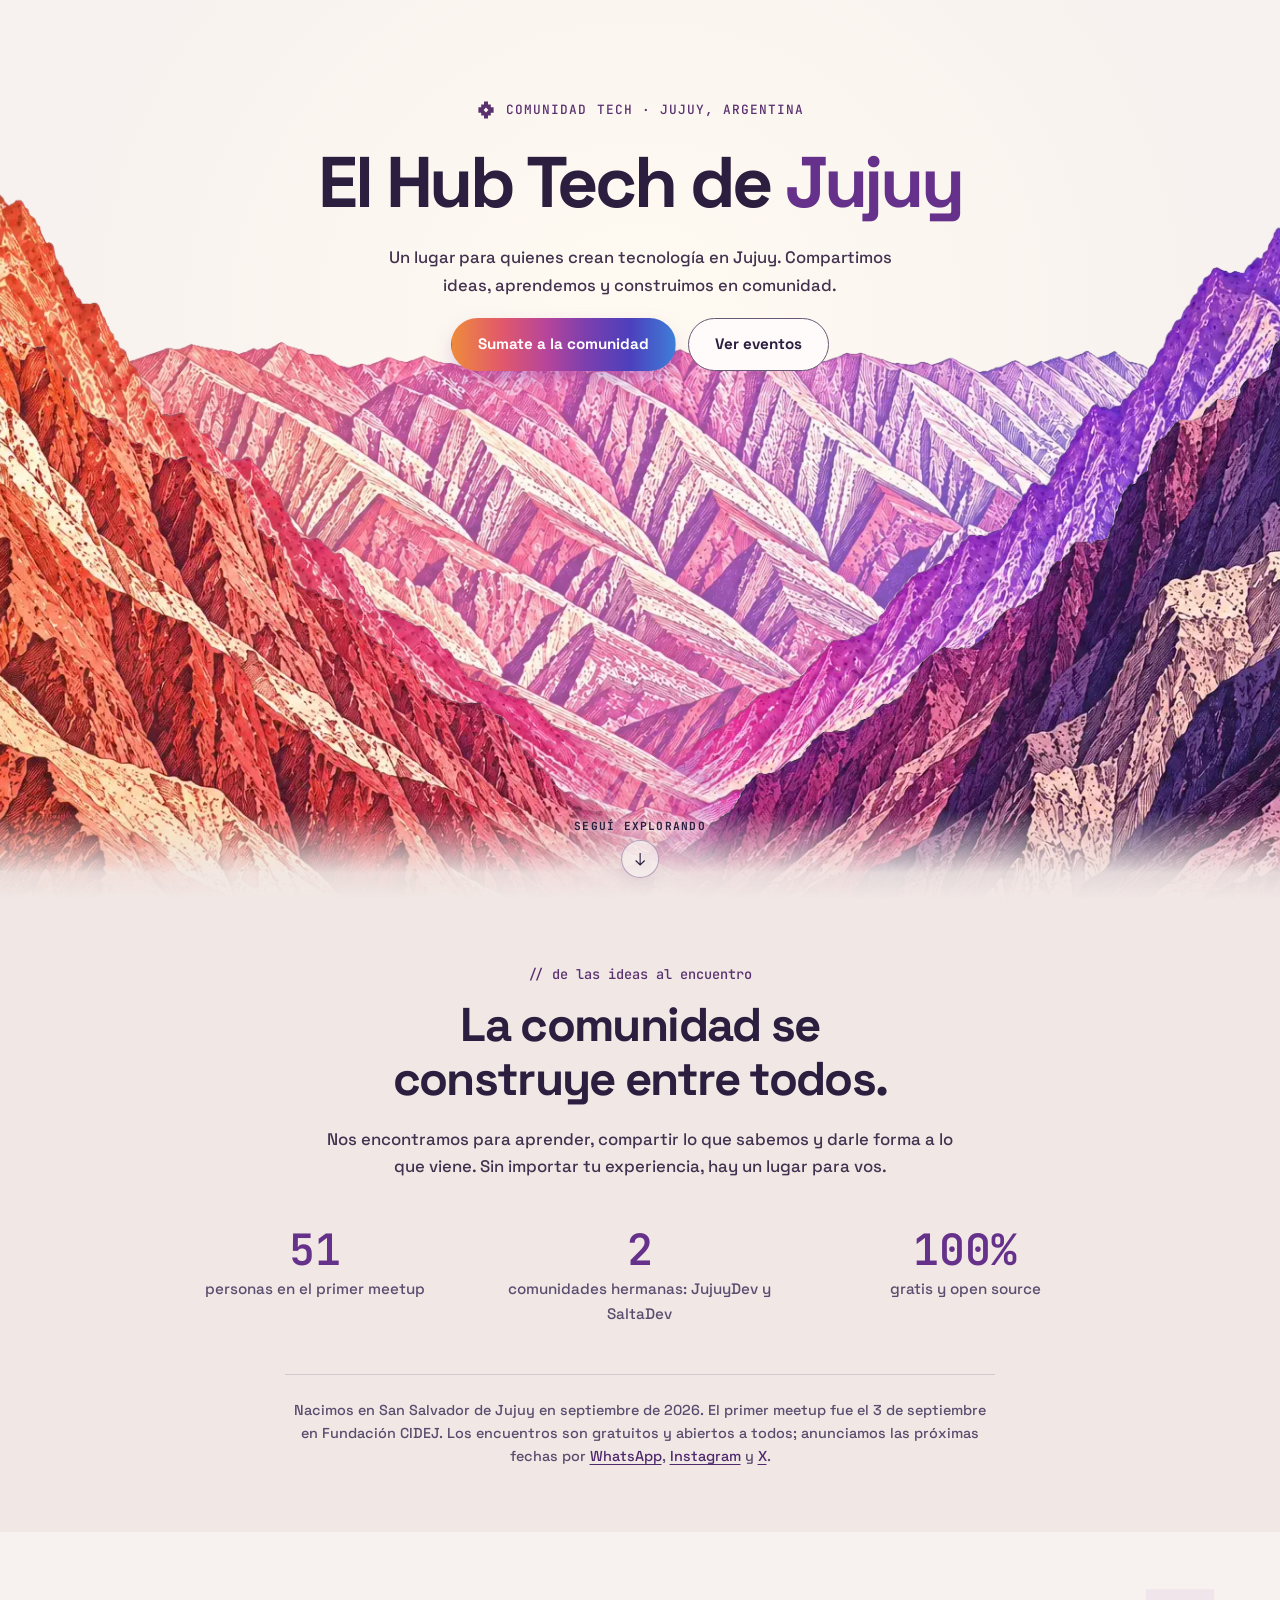
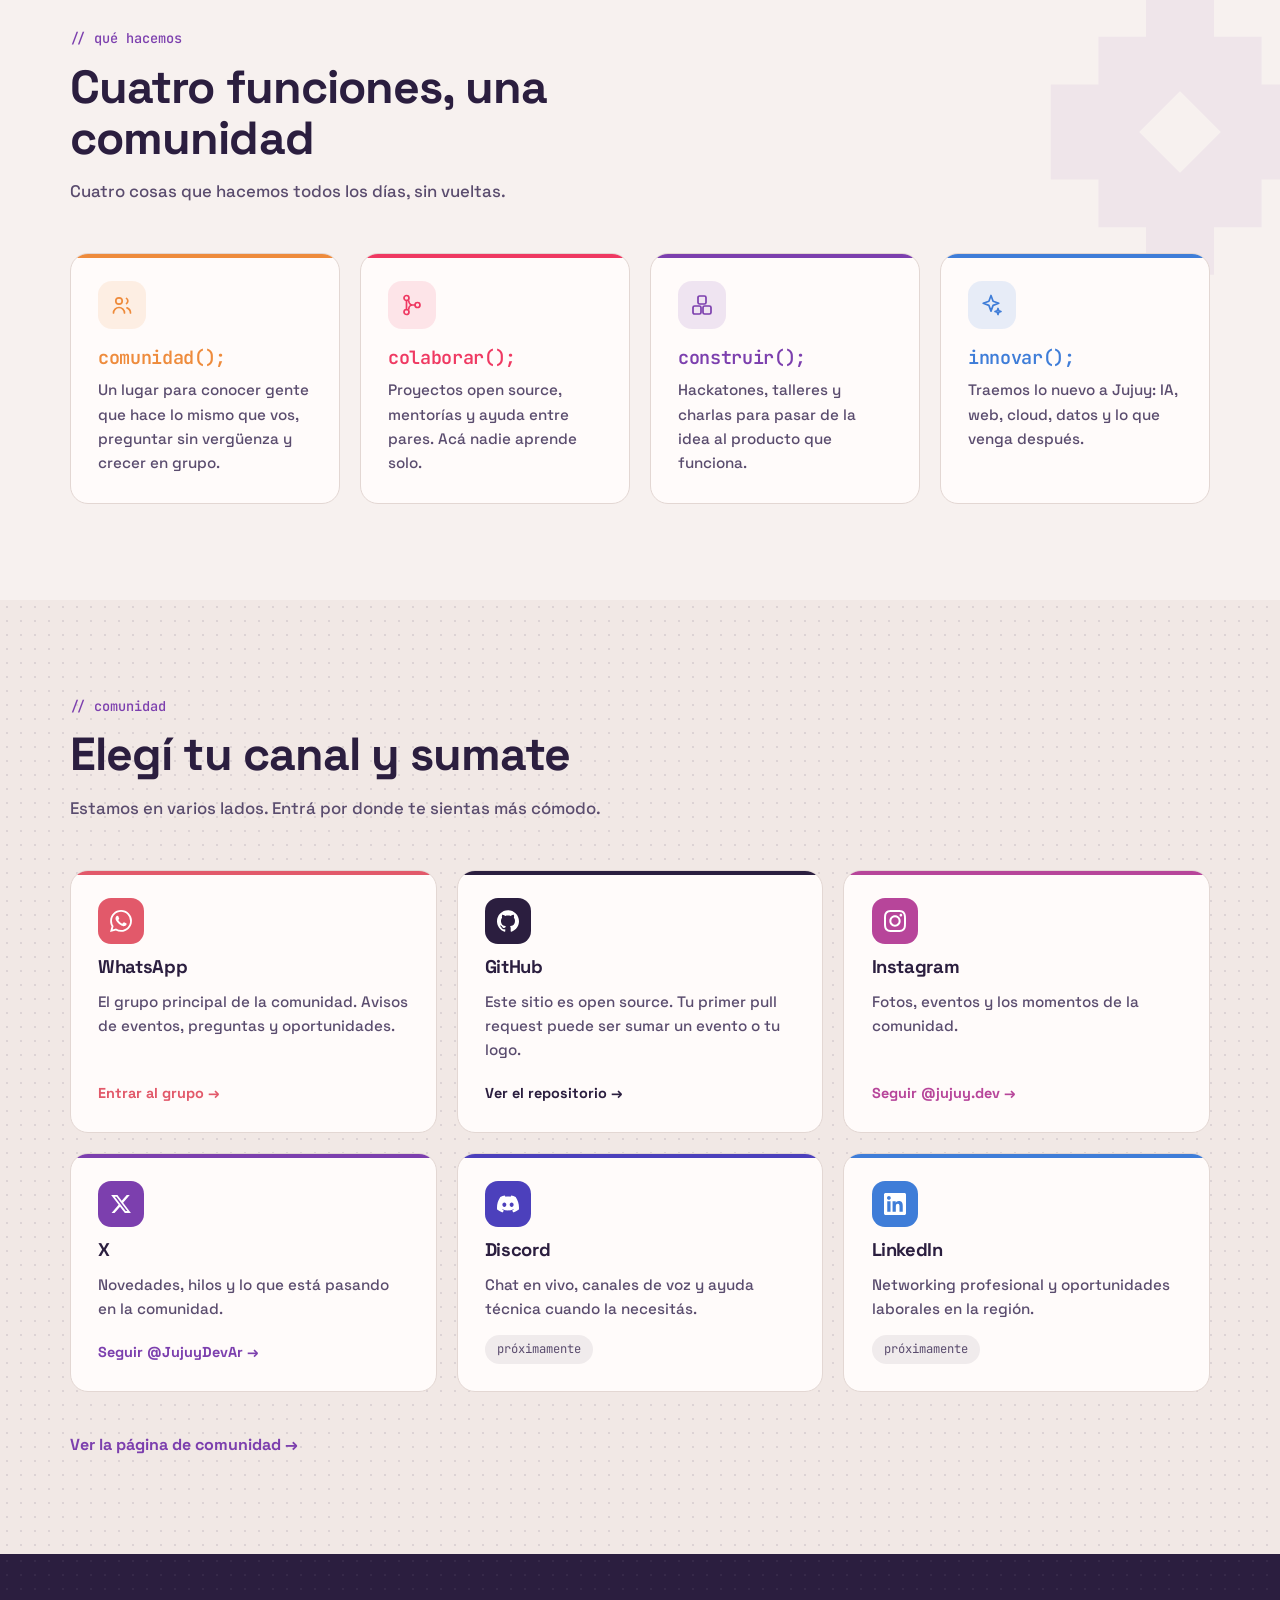
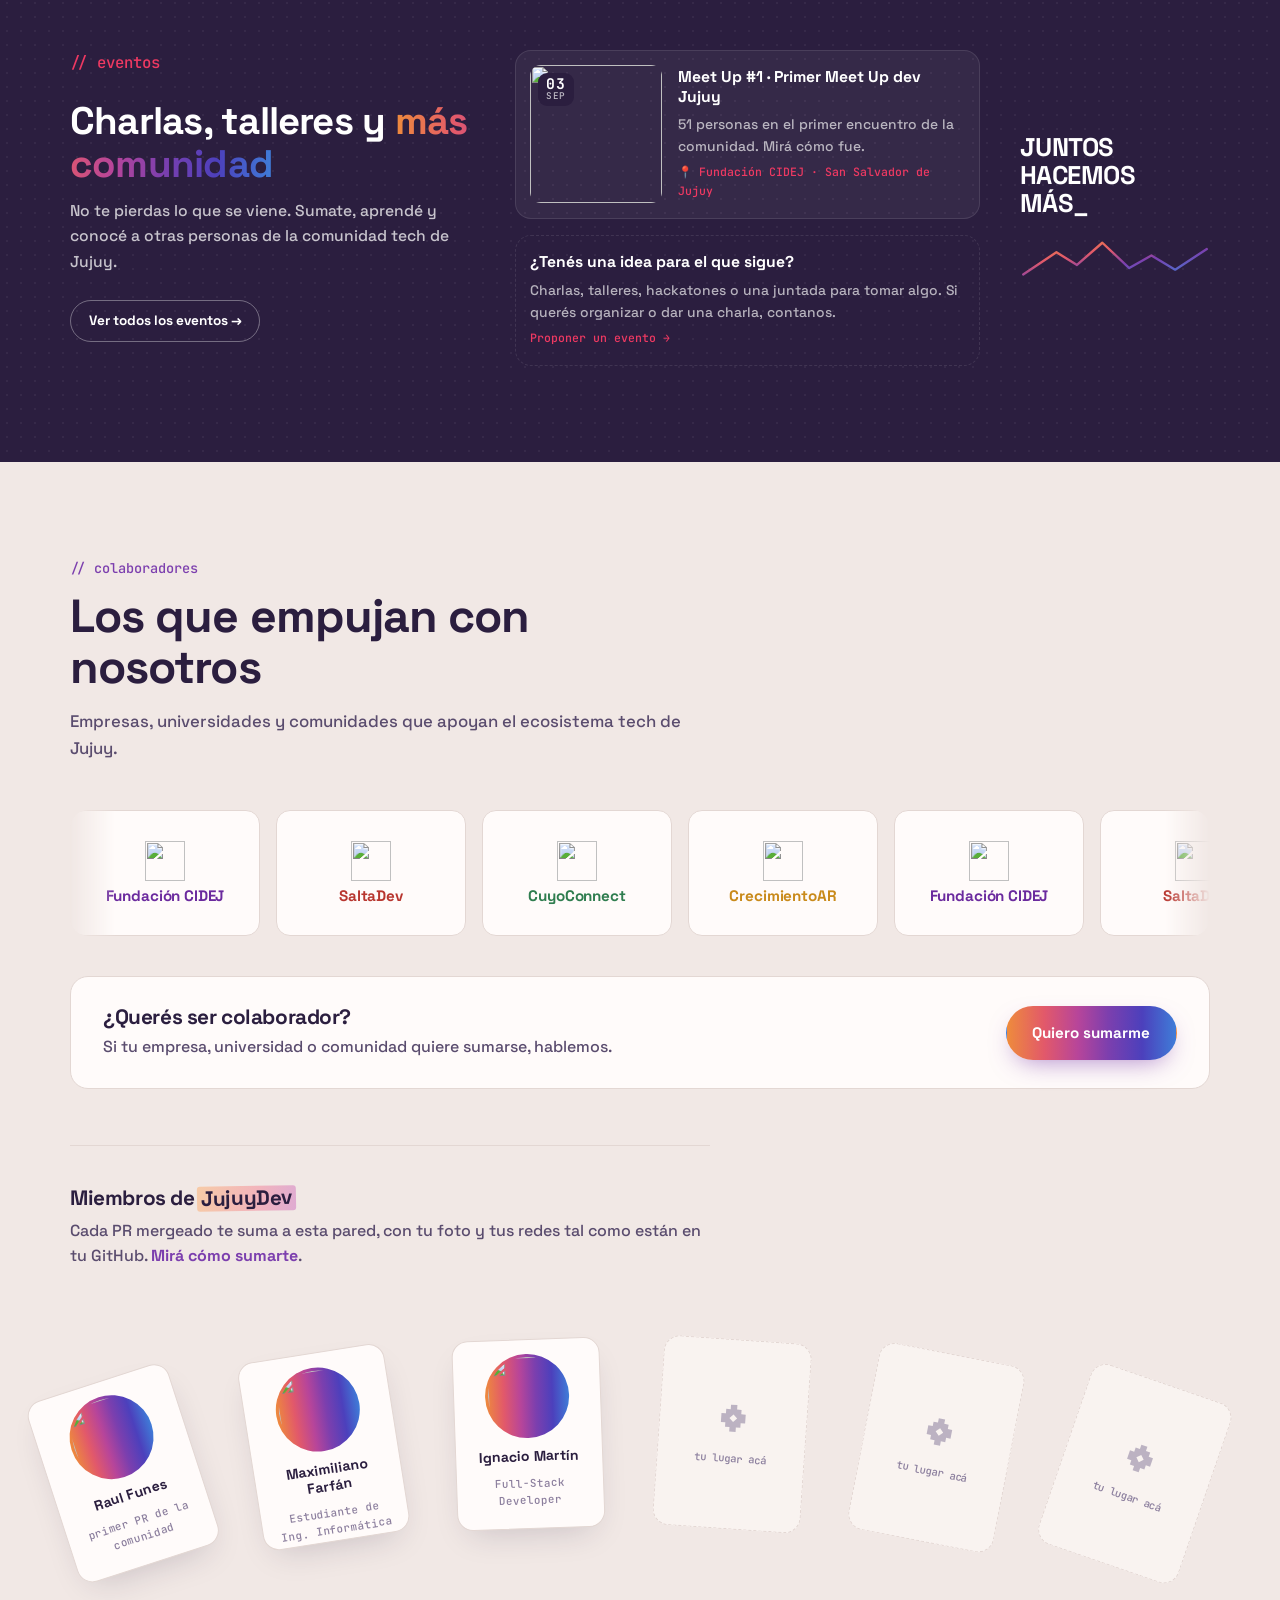
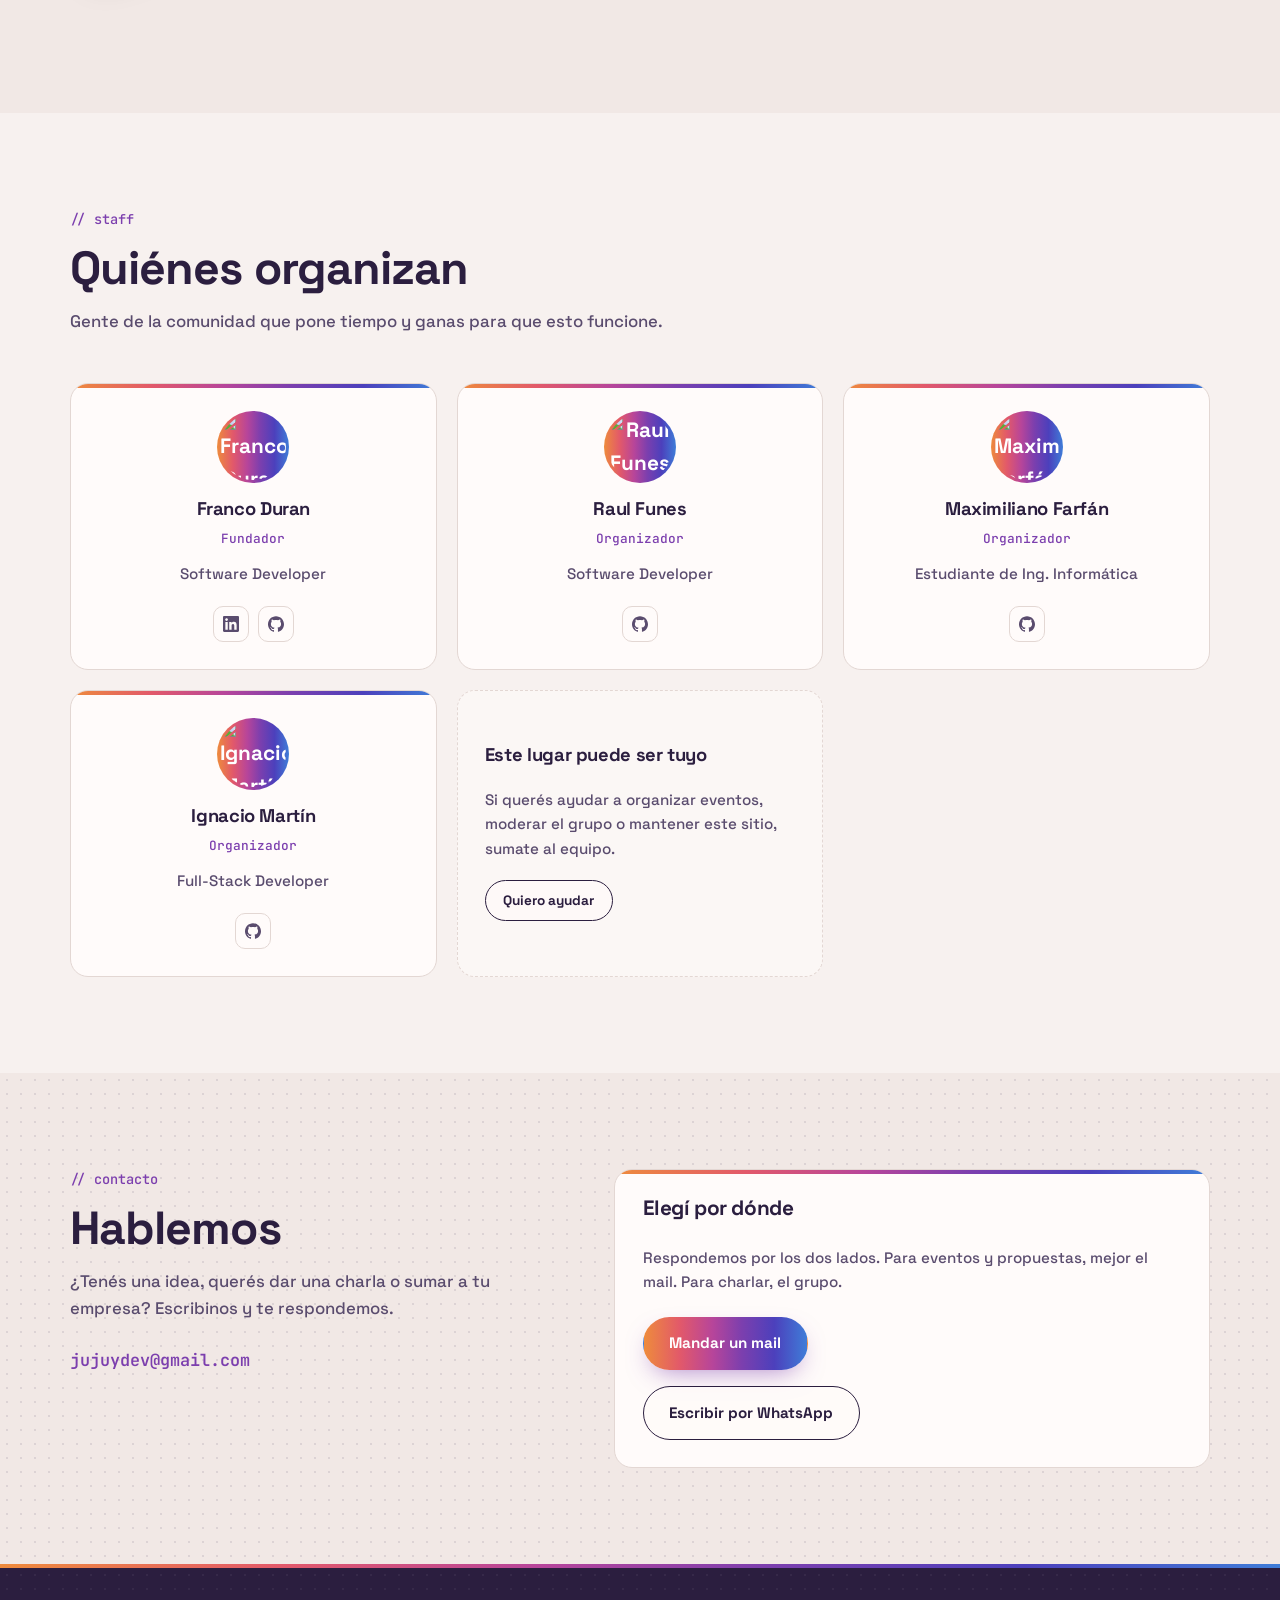
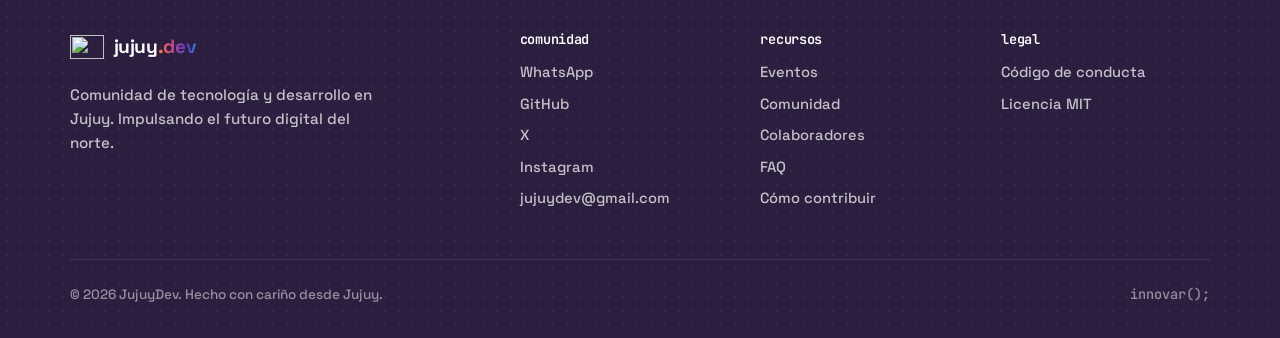
==== commit 4ae79b55: "feat(hero): separate five moving landscape planes" ====
--- a/index.html
+++ b/index.html
@@ -86,7 +86,7 @@
   <link rel="preconnect" href="https://fonts.gstatic.com" crossorigin>
   <link href="https://fonts.googleapis.com/css2?family=Space+Grotesk:wght@500;700&family=JetBrains+Mono:wght@400;600&display=swap" rel="stylesheet">
   <!-- Bump the version whenever styles.css changes, so browsers do not keep a stale copy. -->
-  <link rel="stylesheet" href="styles.css?v=2026-09-15e">
+  <link rel="stylesheet" href="styles.css?v=2026-09-15g">
   <!-- Reveal-on-scroll styles only apply when JS runs, so content is never hidden without it. -->
   <script>document.documentElement.classList.add('js');</script>
 </head>
@@ -202,19 +202,35 @@
           </div>
         </div>
       </div>
-      <div class="hero-terrain hero-terrain-middle" aria-hidden="true">
+      <div class="hero-terrain hero-terrain-middle hero-terrain-left" aria-hidden="true">
         <picture>
           <source media="(max-width: 899px)"
                   srcset="assets/hero-layers/hornocal-frame-middle-small.webp 960w, assets/hero-layers/hornocal-frame-middle.webp 1536w"
-                  sizes="max(680px, 82svh)">
+                  sizes="max(calc(100vw + 24px), 680px, 82svh)">
           <img src="assets/hero-layers/hornocal-frame-middle.webp" alt="" width="1536" height="895" decoding="async">
         </picture>
       </div>
-      <div class="hero-terrain hero-terrain-front" aria-hidden="true">
+      <div class="hero-terrain hero-terrain-middle hero-terrain-right" aria-hidden="true">
+        <picture>
+          <source media="(max-width: 899px)"
+                  srcset="assets/hero-layers/hornocal-frame-middle-small.webp 960w, assets/hero-layers/hornocal-frame-middle.webp 1536w"
+                  sizes="max(calc(100vw + 24px), 680px, 82svh)">
+          <img src="assets/hero-layers/hornocal-frame-middle.webp" alt="" width="1536" height="895" decoding="async">
+        </picture>
+      </div>
+      <div class="hero-terrain hero-terrain-front hero-terrain-left" aria-hidden="true">
         <picture>
           <source media="(max-width: 899px)"
                   srcset="assets/hero-layers/hornocal-frame-front-small.webp 960w, assets/hero-layers/hornocal-frame-front.webp 1536w"
-                  sizes="max(704px, 84svh)">
+                  sizes="max(calc(100vw + 120px), 704px, 84svh)">
+          <img src="assets/hero-layers/hornocal-frame-front.webp" alt="" width="1536" height="773" decoding="async">
+        </picture>
+      </div>
+      <div class="hero-terrain hero-terrain-front hero-terrain-right" aria-hidden="true">
+        <picture>
+          <source media="(max-width: 899px)"
+                  srcset="assets/hero-layers/hornocal-frame-front-small.webp 960w, assets/hero-layers/hornocal-frame-front.webp 1536w"
+                  sizes="max(calc(100vw + 120px), 704px, 84svh)">
           <img src="assets/hero-layers/hornocal-frame-front.webp" alt="" width="1536" height="773" decoding="async">
         </picture>
       </div>
@@ -561,7 +577,7 @@
     </div>
   </footer>
 
-  <script src="assets/hero-parallax.js?v=2026-09-15a" defer></script>
+  <script src="assets/hero-parallax.js?v=2026-09-15b" defer></script>
   <script>
     (function () {
       var nav = document.querySelector('.nav');
--- a/styles.css
+++ b/styles.css
@@ -350,6 +350,18 @@
   pointer-events: none;
 }
 
+/* Fade the inner edges of the shared raster so the separated halves reveal
+   the Hornocal without exposing a hard cut through the valley floor. */
+.hero-terrain-left {
+  -webkit-mask-image: linear-gradient(to right, #000 0 44%, transparent 50%);
+  mask-image: linear-gradient(to right, #000 0 44%, transparent 50%);
+}
+
+.hero-terrain-right {
+  -webkit-mask-image: linear-gradient(to right, transparent 50%, #000 56% 100%);
+  mask-image: linear-gradient(to right, transparent 50%, #000 56% 100%);
+}
+
 .hero-terrain picture,
 .hero-terrain img {
   display: block;
@@ -372,18 +384,22 @@
 .hero-terrain-middle {
   --terrain-width: max(116%, 1180px, calc(var(--hero-height) * 1.5));
   --depth: 0.14;
-  --drift-x: 18px;
   top: 14%;
   z-index: 4;
 }
+
+.hero-terrain-middle.hero-terrain-left { --drift-x: -22px; }
+.hero-terrain-middle.hero-terrain-right { --drift-x: 26px; }
 
 .hero-terrain-front {
   --terrain-width: max(112%, 1120px, calc(var(--hero-height) * 1.42));
   --depth: -0.06;
-  --drift-x: -72px;
   top: 32%;
   z-index: 5;
 }
+
+.hero-terrain-front.hero-terrain-left { --drift-x: -72px; }
+.hero-terrain-front.hero-terrain-right { --drift-x: 32px; }
 
 .hero-content {
   position: relative;
@@ -1803,15 +1819,19 @@
 
   .hero-terrain-middle {
     --depth: 0.1;
-    --drift-x: 10px;
     top: 22%;
   }
+
+  .hero-terrain-middle.hero-terrain-left { --drift-x: -14px; }
+  .hero-terrain-middle.hero-terrain-right { --drift-x: 18px; }
 
   .hero-terrain-front {
     --depth: -0.035;
-    --drift-x: -56px;
     top: 30.5%;
   }
+
+  .hero-terrain-front.hero-terrain-left { --drift-x: -56px; }
+  .hero-terrain-front.hero-terrain-right { --drift-x: 24px; }
 
   /* Leave room for lateral drift on wide mobile screens as well as tall ones. */
   .hero-terrain-middle,
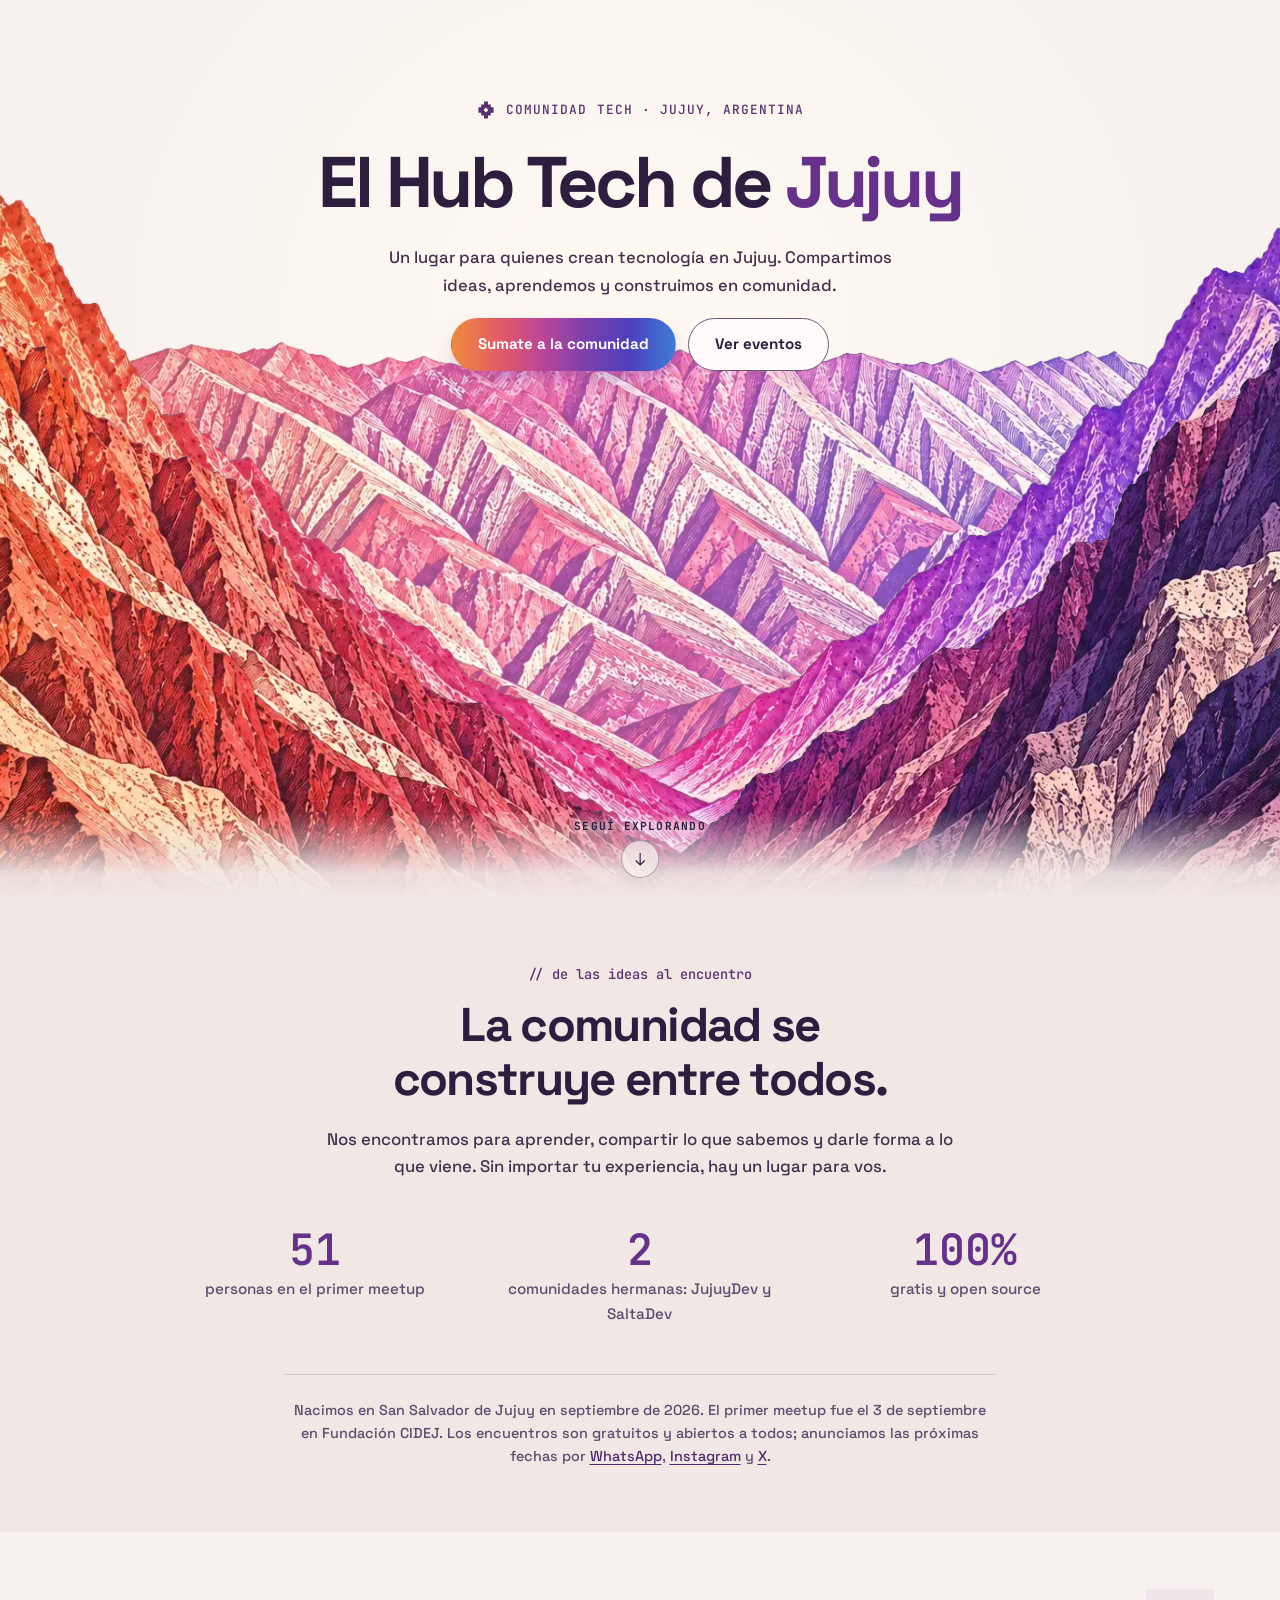
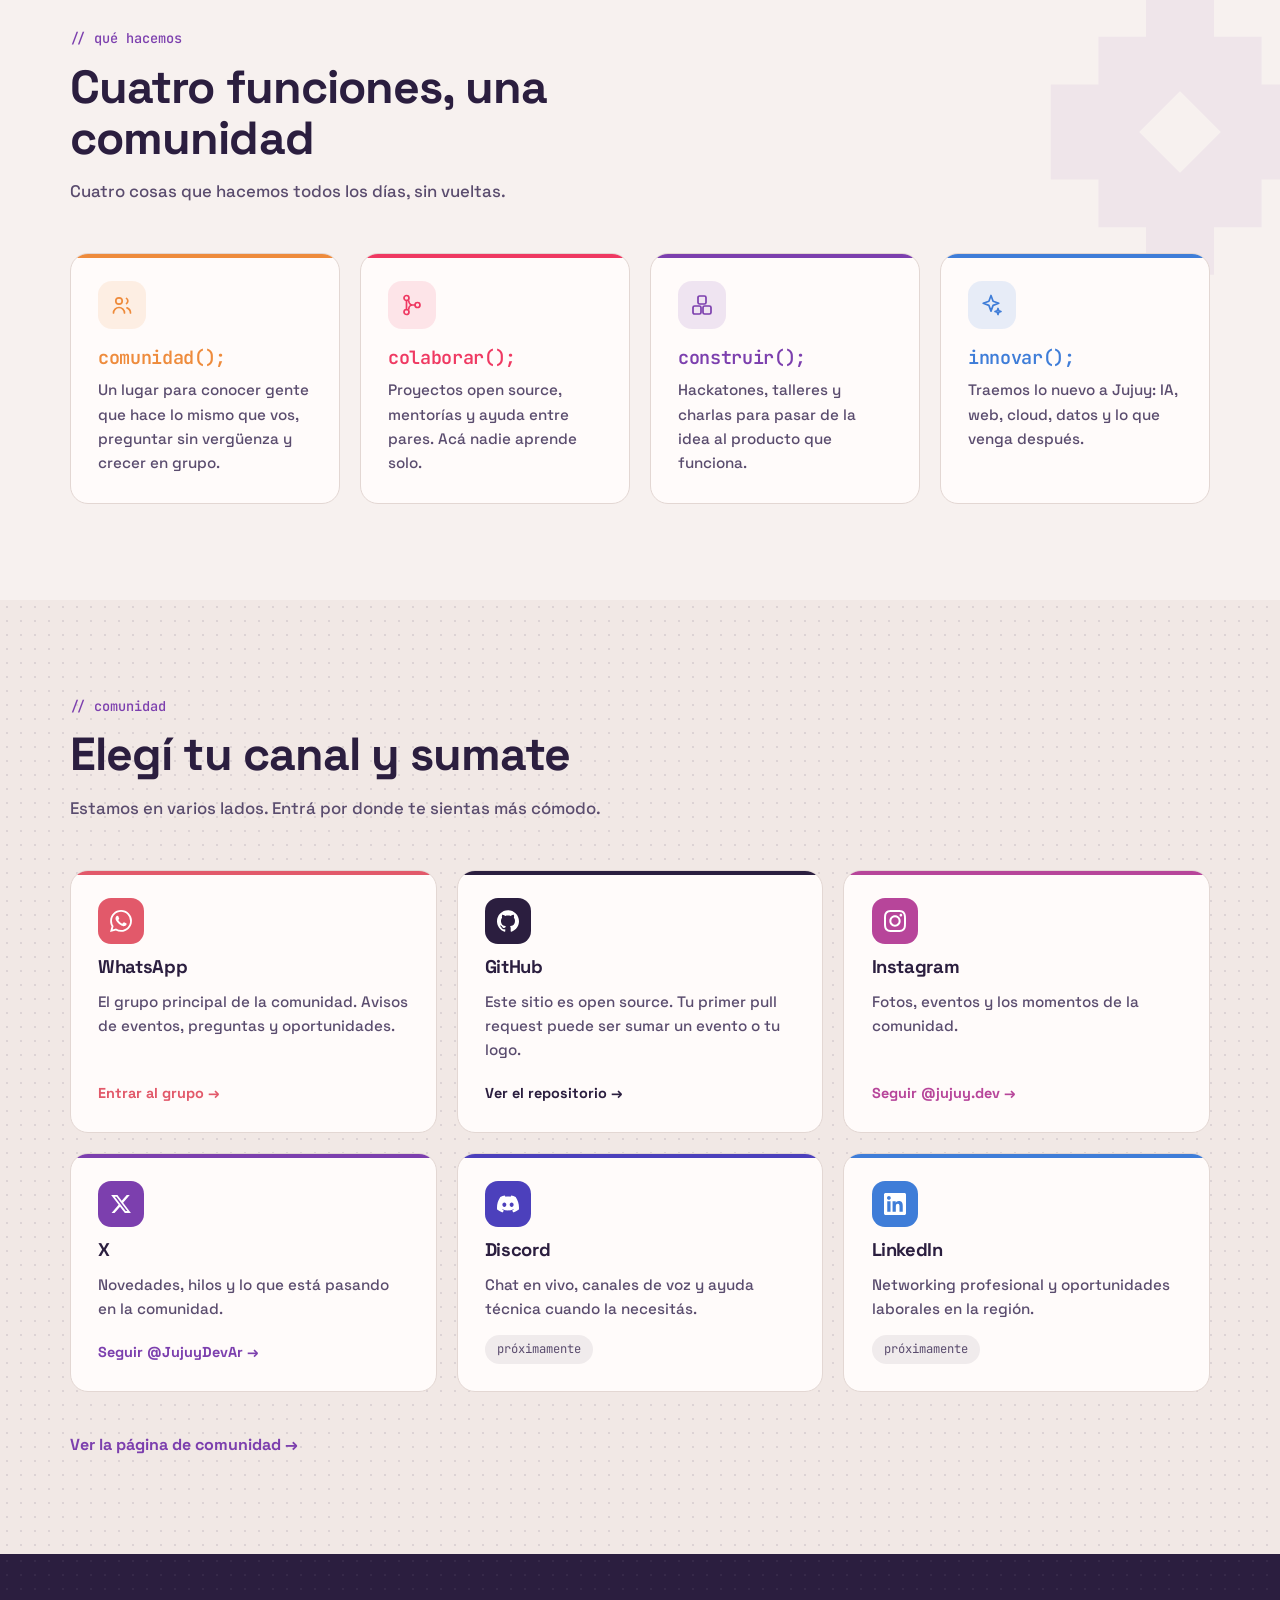
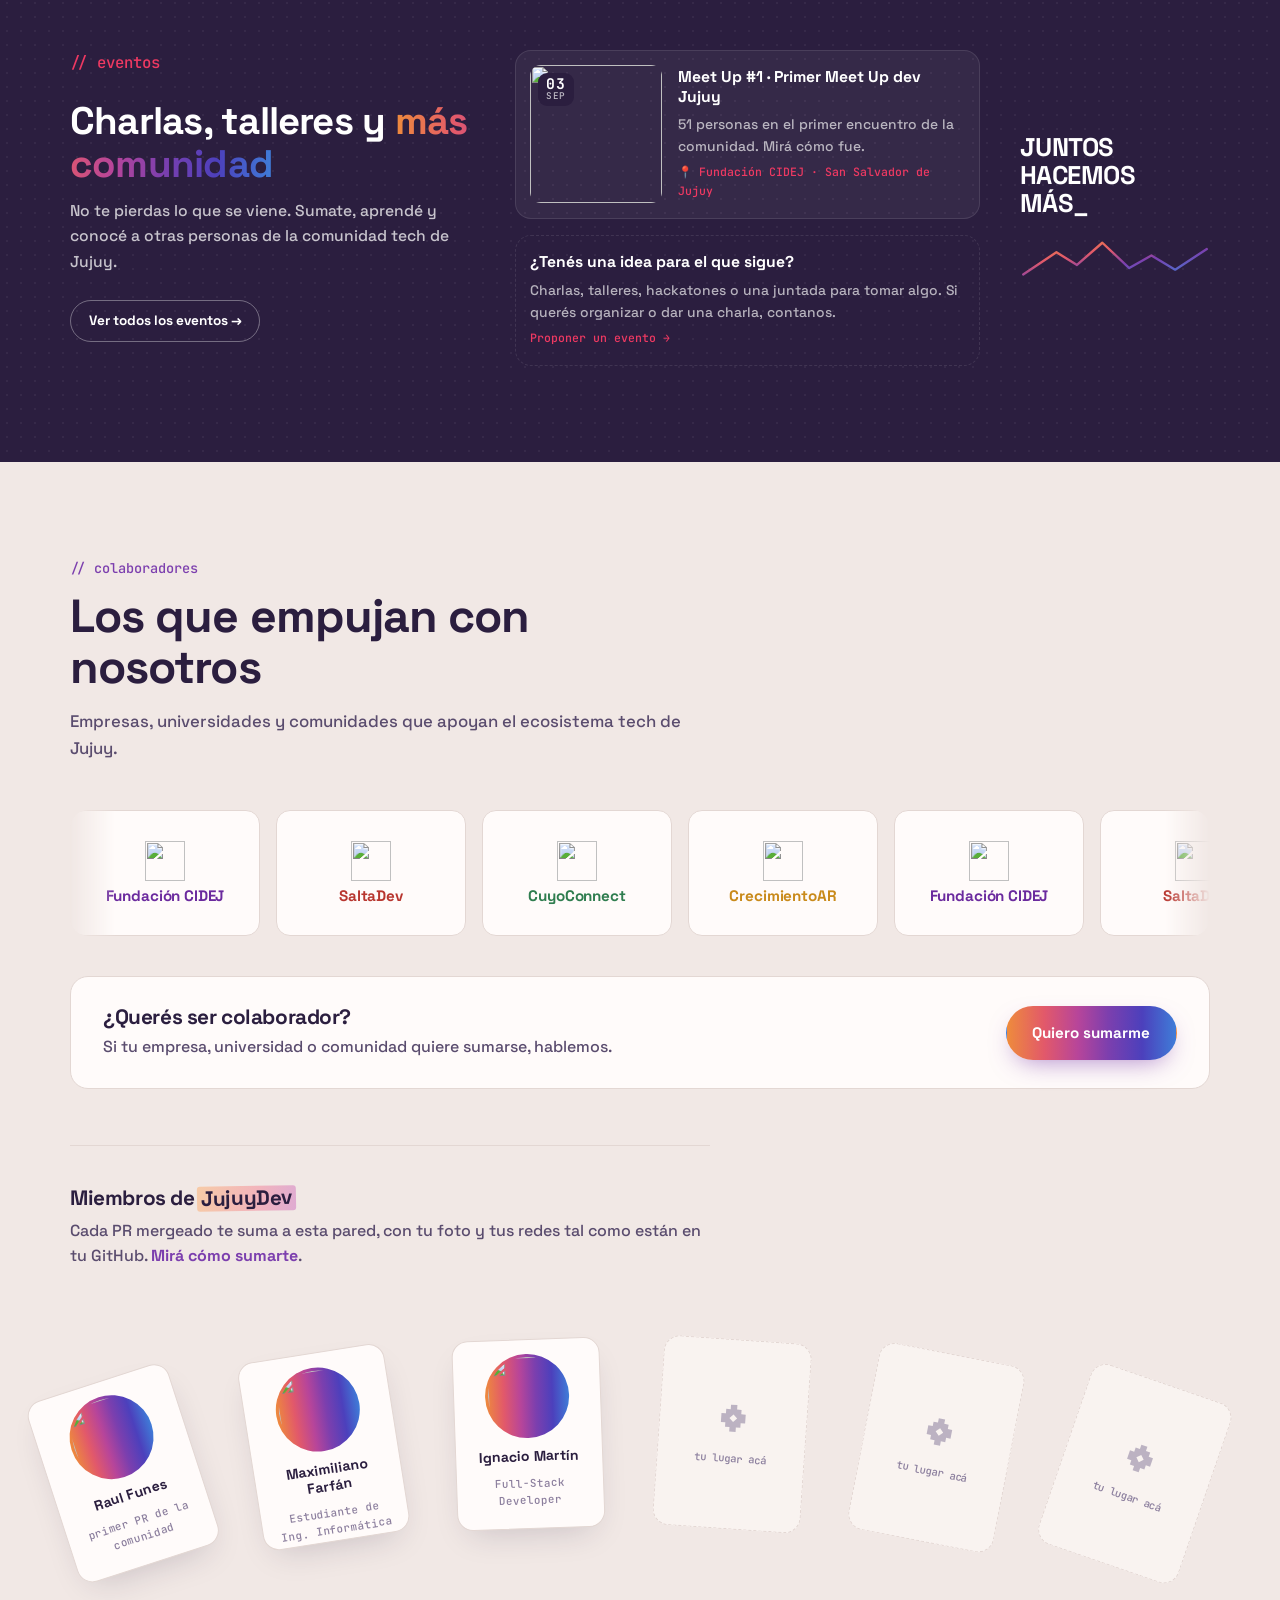
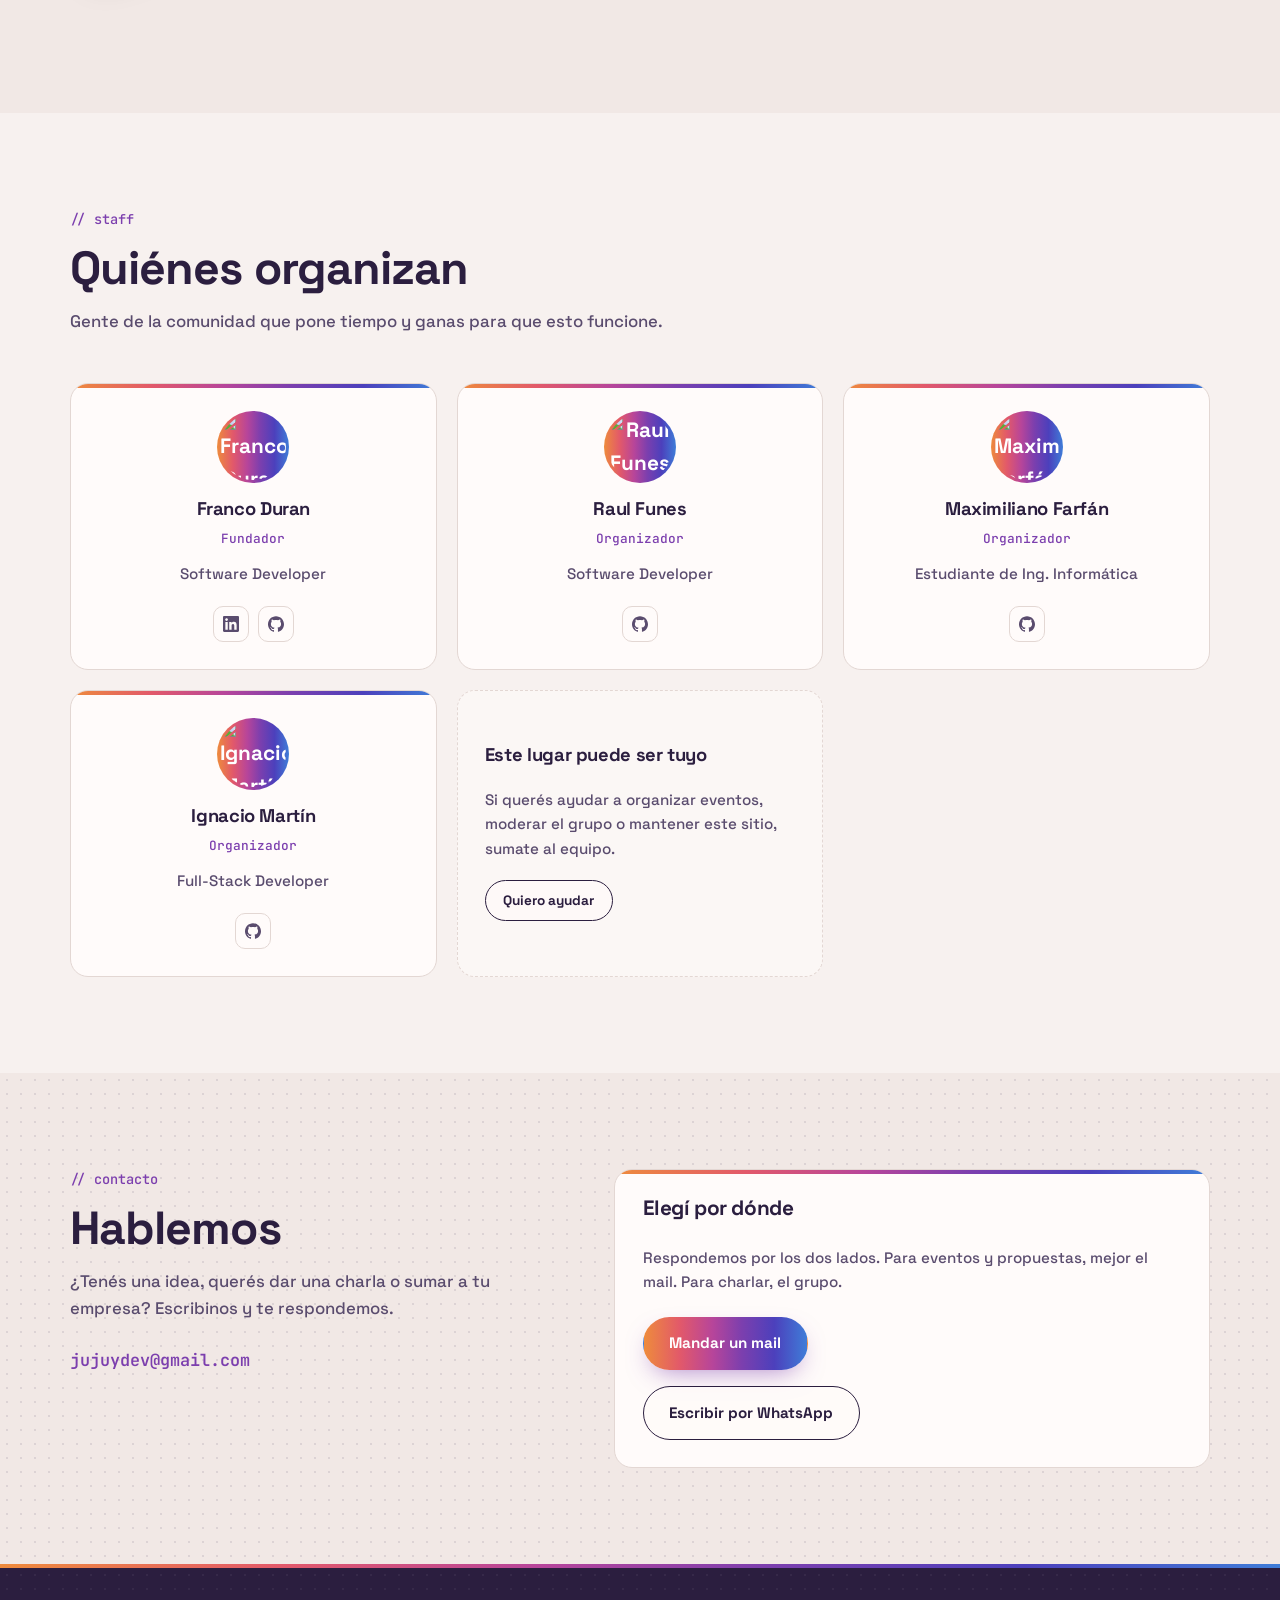
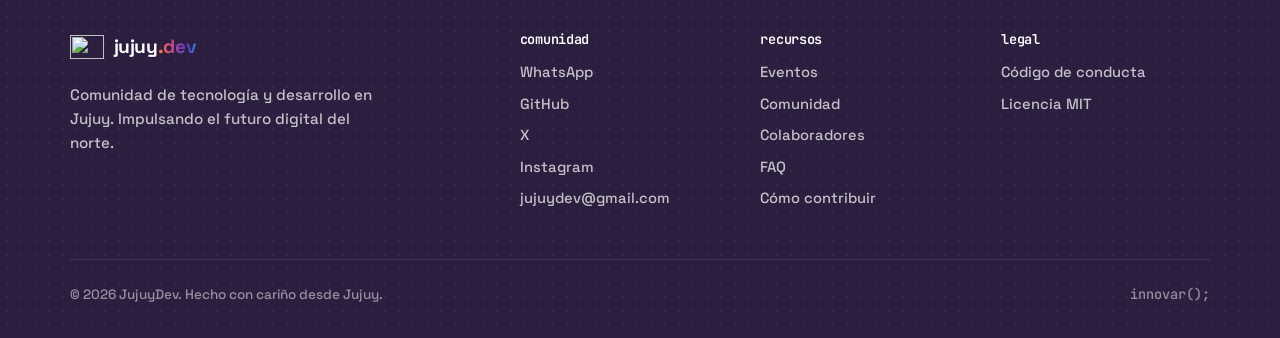
==== commit 3ff14be9: "revert(hero): restore three-layer parallax" ====
--- a/index.html
+++ b/index.html
@@ -86,7 +86,7 @@
   <link rel="preconnect" href="https://fonts.gstatic.com" crossorigin>
   <link href="https://fonts.googleapis.com/css2?family=Space+Grotesk:wght@500;700&family=JetBrains+Mono:wght@400;600&display=swap" rel="stylesheet">
   <!-- Bump the version whenever styles.css changes, so browsers do not keep a stale copy. -->
-  <link rel="stylesheet" href="styles.css?v=2026-09-15g">
+  <link rel="stylesheet" href="styles.css?v=2026-09-15f">
   <!-- Reveal-on-scroll styles only apply when JS runs, so content is never hidden without it. -->
   <script>document.documentElement.classList.add('js');</script>
 </head>
@@ -202,35 +202,19 @@
           </div>
         </div>
       </div>
-      <div class="hero-terrain hero-terrain-middle hero-terrain-left" aria-hidden="true">
+      <div class="hero-terrain hero-terrain-middle" aria-hidden="true">
         <picture>
           <source media="(max-width: 899px)"
                   srcset="assets/hero-layers/hornocal-frame-middle-small.webp 960w, assets/hero-layers/hornocal-frame-middle.webp 1536w"
-                  sizes="max(calc(100vw + 24px), 680px, 82svh)">
+                  sizes="max(680px, 82svh)">
           <img src="assets/hero-layers/hornocal-frame-middle.webp" alt="" width="1536" height="895" decoding="async">
         </picture>
       </div>
-      <div class="hero-terrain hero-terrain-middle hero-terrain-right" aria-hidden="true">
-        <picture>
-          <source media="(max-width: 899px)"
-                  srcset="assets/hero-layers/hornocal-frame-middle-small.webp 960w, assets/hero-layers/hornocal-frame-middle.webp 1536w"
-                  sizes="max(calc(100vw + 24px), 680px, 82svh)">
-          <img src="assets/hero-layers/hornocal-frame-middle.webp" alt="" width="1536" height="895" decoding="async">
-        </picture>
-      </div>
-      <div class="hero-terrain hero-terrain-front hero-terrain-left" aria-hidden="true">
+      <div class="hero-terrain hero-terrain-front" aria-hidden="true">
         <picture>
           <source media="(max-width: 899px)"
                   srcset="assets/hero-layers/hornocal-frame-front-small.webp 960w, assets/hero-layers/hornocal-frame-front.webp 1536w"
-                  sizes="max(calc(100vw + 120px), 704px, 84svh)">
-          <img src="assets/hero-layers/hornocal-frame-front.webp" alt="" width="1536" height="773" decoding="async">
-        </picture>
-      </div>
-      <div class="hero-terrain hero-terrain-front hero-terrain-right" aria-hidden="true">
-        <picture>
-          <source media="(max-width: 899px)"
-                  srcset="assets/hero-layers/hornocal-frame-front-small.webp 960w, assets/hero-layers/hornocal-frame-front.webp 1536w"
-                  sizes="max(calc(100vw + 120px), 704px, 84svh)">
+                  sizes="max(704px, 84svh)">
           <img src="assets/hero-layers/hornocal-frame-front.webp" alt="" width="1536" height="773" decoding="async">
         </picture>
       </div>
@@ -577,7 +561,7 @@
     </div>
   </footer>
 
-  <script src="assets/hero-parallax.js?v=2026-09-15b" defer></script>
+  <script src="assets/hero-parallax.js?v=2026-09-15a" defer></script>
   <script>
     (function () {
       var nav = document.querySelector('.nav');
--- a/styles.css
+++ b/styles.css
@@ -350,18 +350,6 @@
   pointer-events: none;
 }
 
-/* Fade the inner edges of the shared raster so the separated halves reveal
-   the Hornocal without exposing a hard cut through the valley floor. */
-.hero-terrain-left {
-  -webkit-mask-image: linear-gradient(to right, #000 0 44%, transparent 50%);
-  mask-image: linear-gradient(to right, #000 0 44%, transparent 50%);
-}
-
-.hero-terrain-right {
-  -webkit-mask-image: linear-gradient(to right, transparent 50%, #000 56% 100%);
-  mask-image: linear-gradient(to right, transparent 50%, #000 56% 100%);
-}
-
 .hero-terrain picture,
 .hero-terrain img {
   display: block;
@@ -384,22 +372,18 @@
 .hero-terrain-middle {
   --terrain-width: max(116%, 1180px, calc(var(--hero-height) * 1.5));
   --depth: 0.14;
+  --drift-x: 18px;
   top: 14%;
   z-index: 4;
 }
-
-.hero-terrain-middle.hero-terrain-left { --drift-x: -22px; }
-.hero-terrain-middle.hero-terrain-right { --drift-x: 26px; }
 
 .hero-terrain-front {
   --terrain-width: max(112%, 1120px, calc(var(--hero-height) * 1.42));
   --depth: -0.06;
+  --drift-x: -72px;
   top: 32%;
   z-index: 5;
 }
-
-.hero-terrain-front.hero-terrain-left { --drift-x: -72px; }
-.hero-terrain-front.hero-terrain-right { --drift-x: 32px; }
 
 .hero-content {
   position: relative;
@@ -1819,19 +1803,15 @@
 
   .hero-terrain-middle {
     --depth: 0.1;
+    --drift-x: 10px;
     top: 22%;
   }
-
-  .hero-terrain-middle.hero-terrain-left { --drift-x: -14px; }
-  .hero-terrain-middle.hero-terrain-right { --drift-x: 18px; }
 
   .hero-terrain-front {
     --depth: -0.035;
+    --drift-x: -56px;
     top: 30.5%;
   }
-
-  .hero-terrain-front.hero-terrain-left { --drift-x: -56px; }
-  .hero-terrain-front.hero-terrain-right { --drift-x: 24px; }
 
   /* Leave room for lateral drift on wide mobile screens as well as tall ones. */
   .hero-terrain-middle,
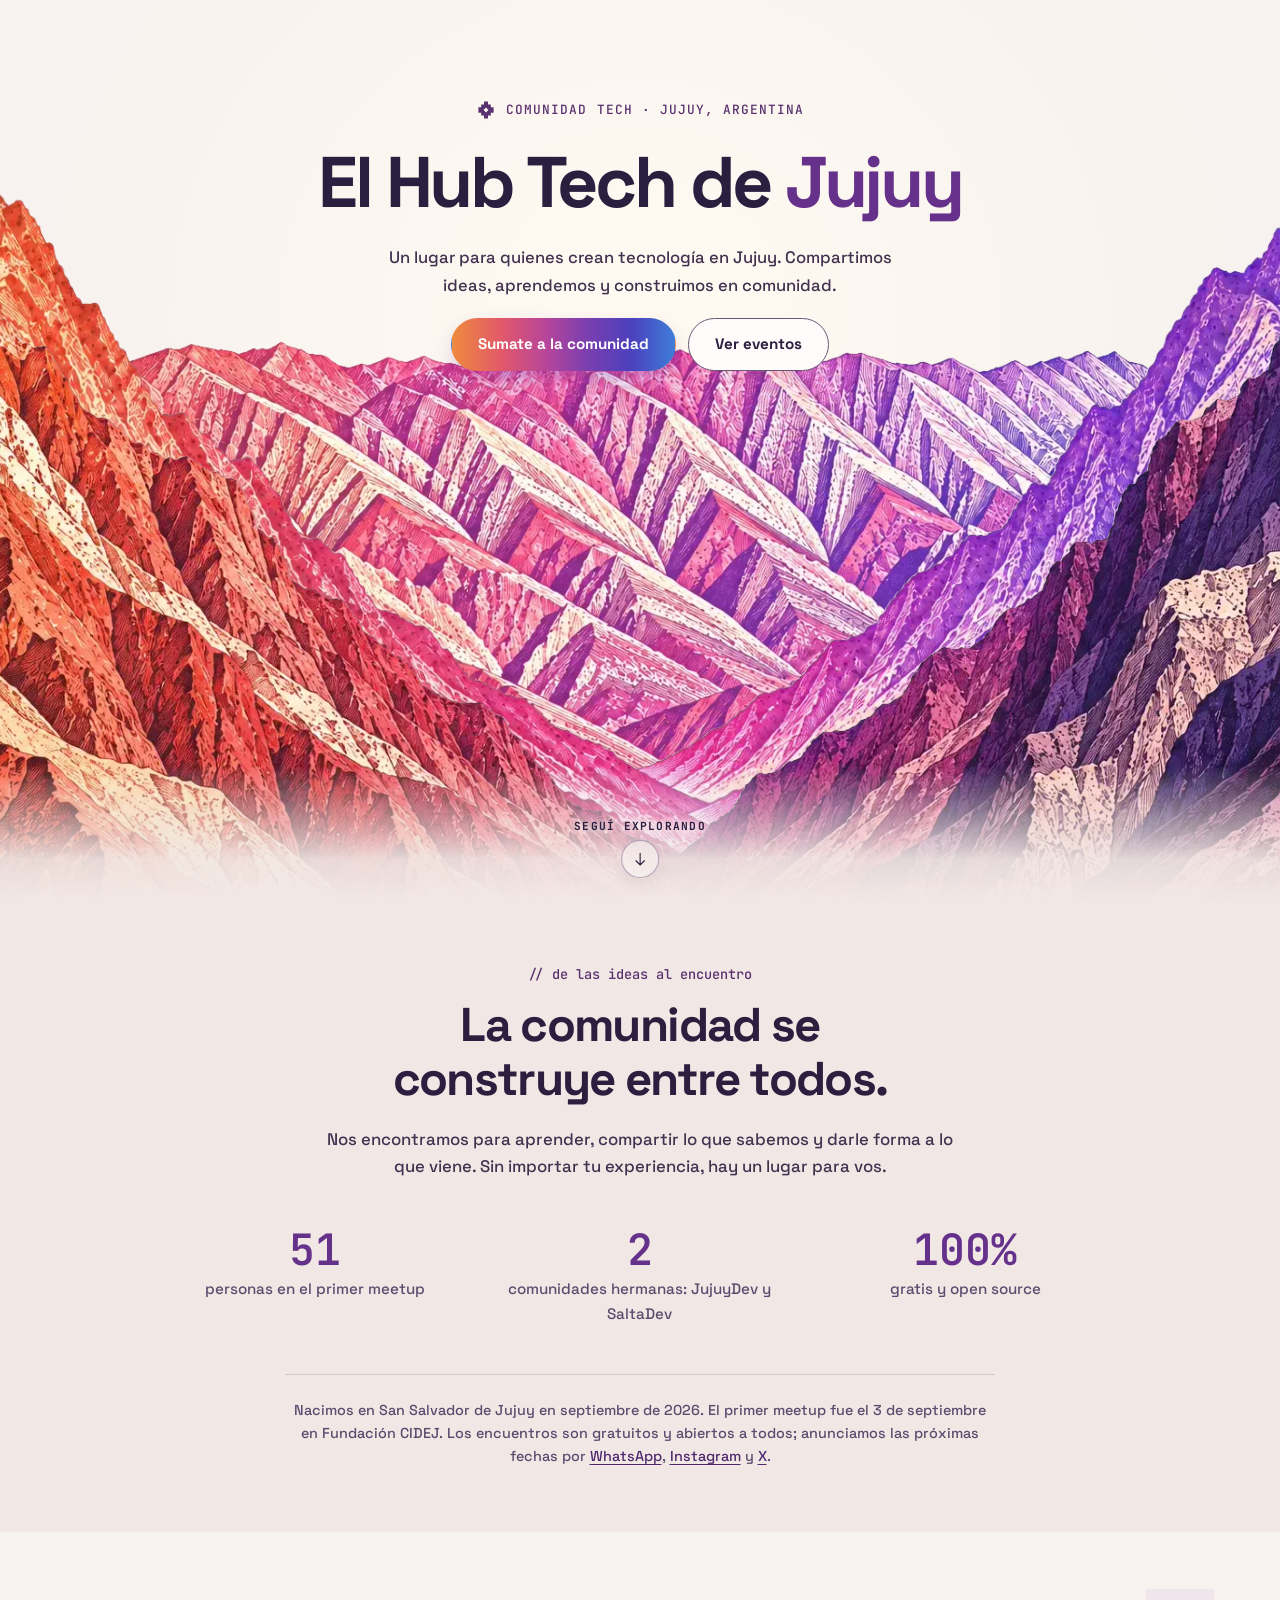
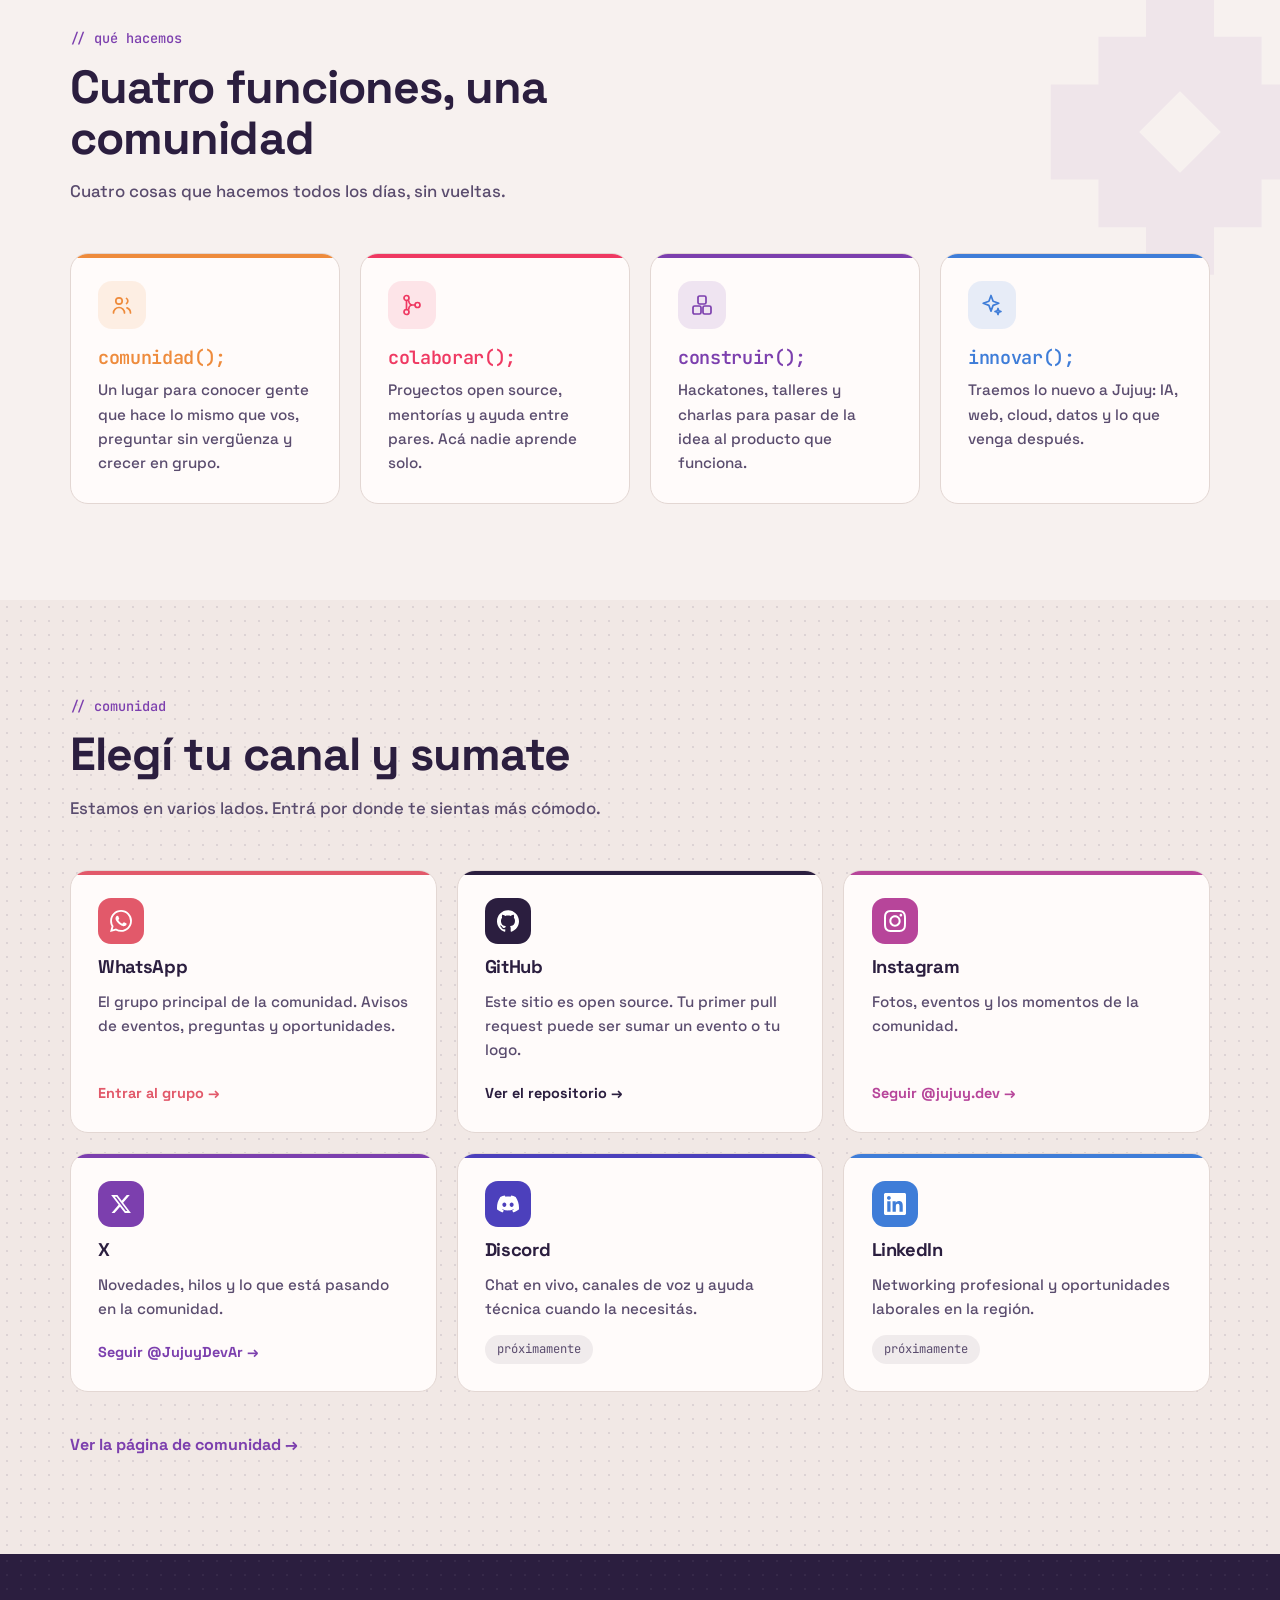
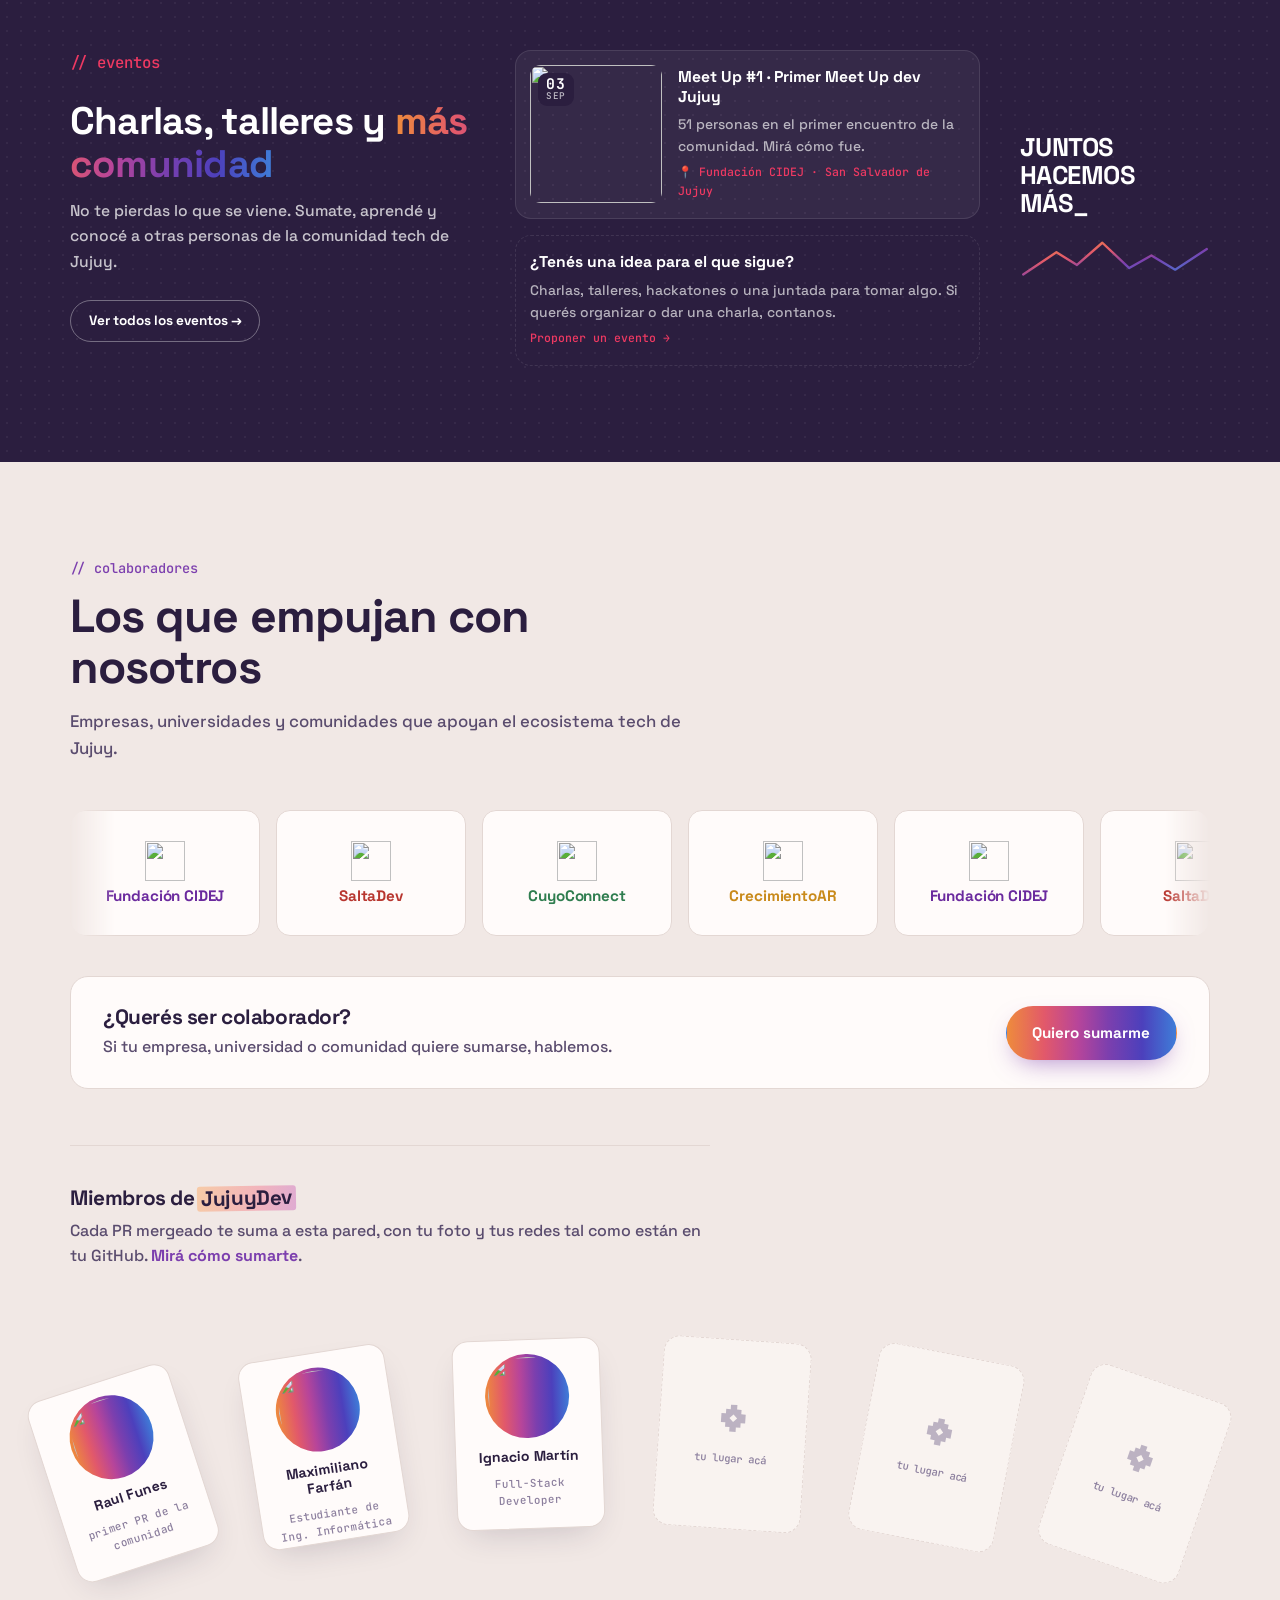
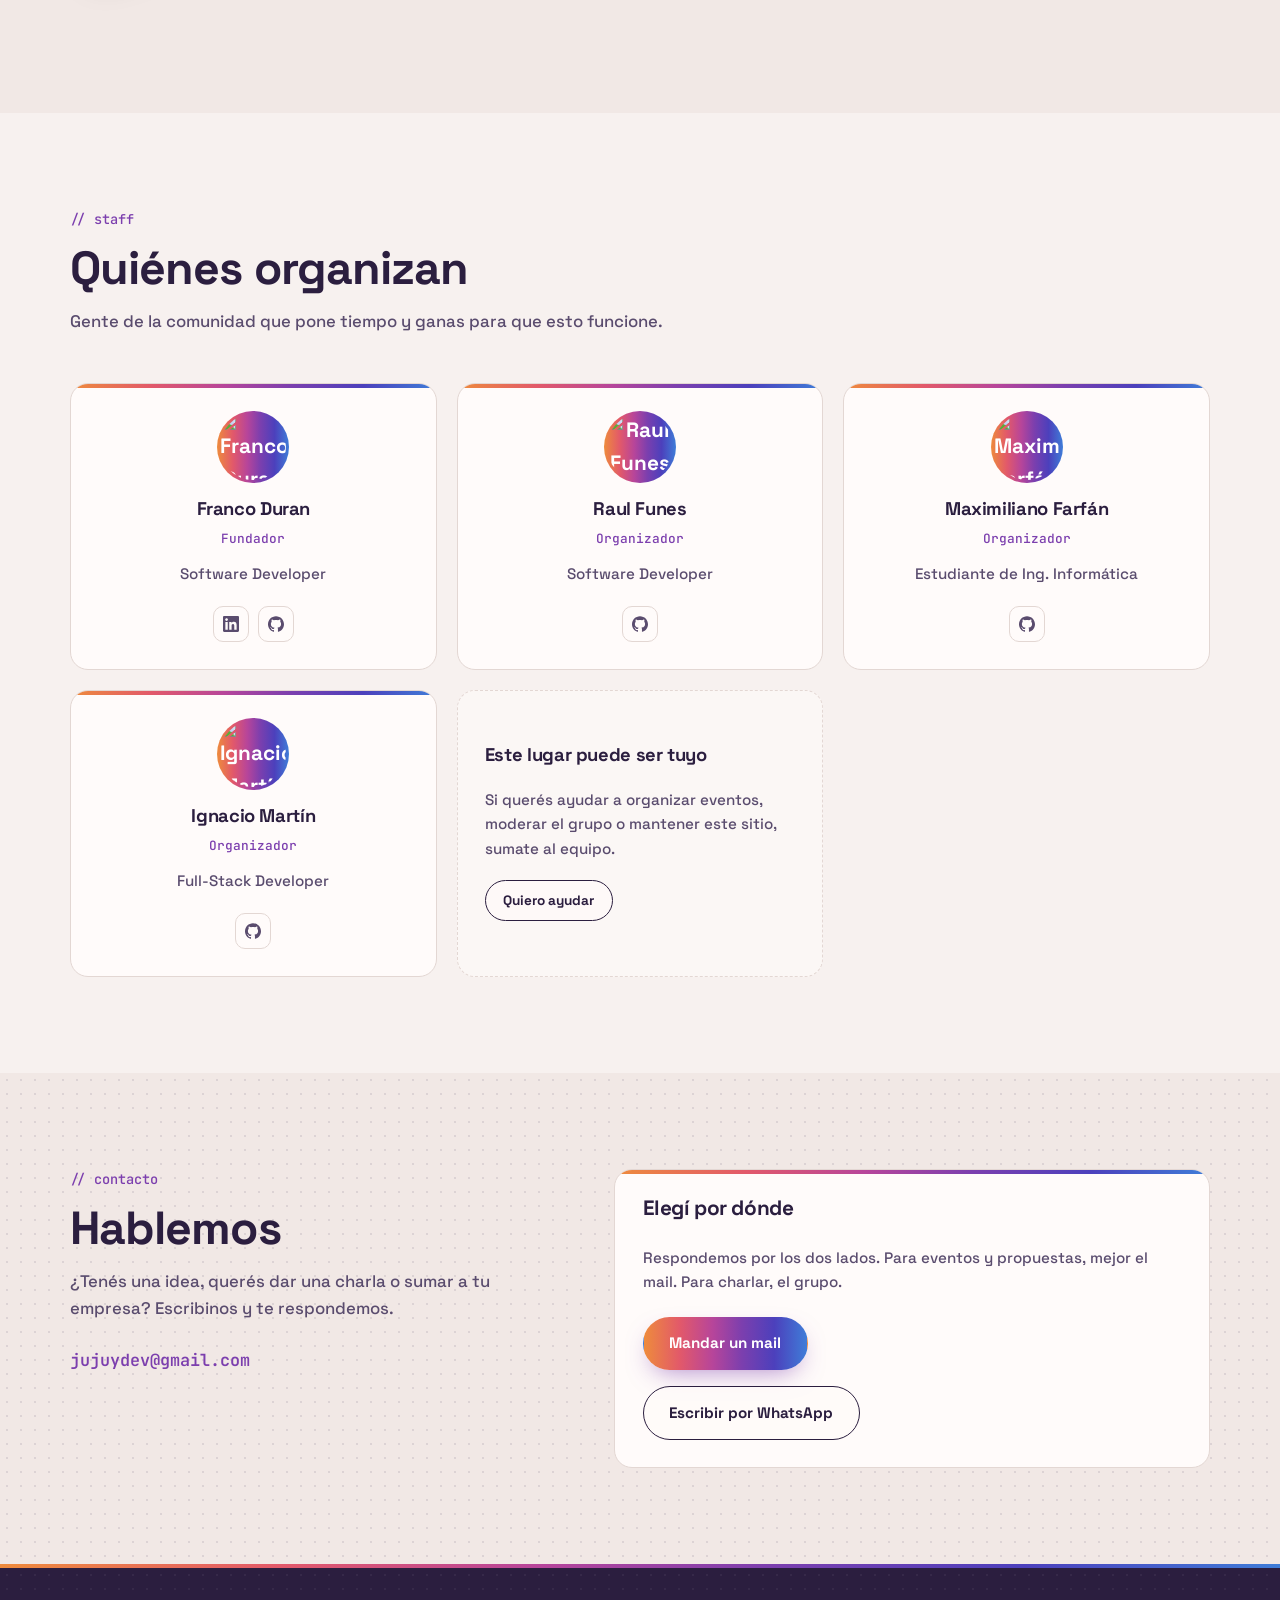
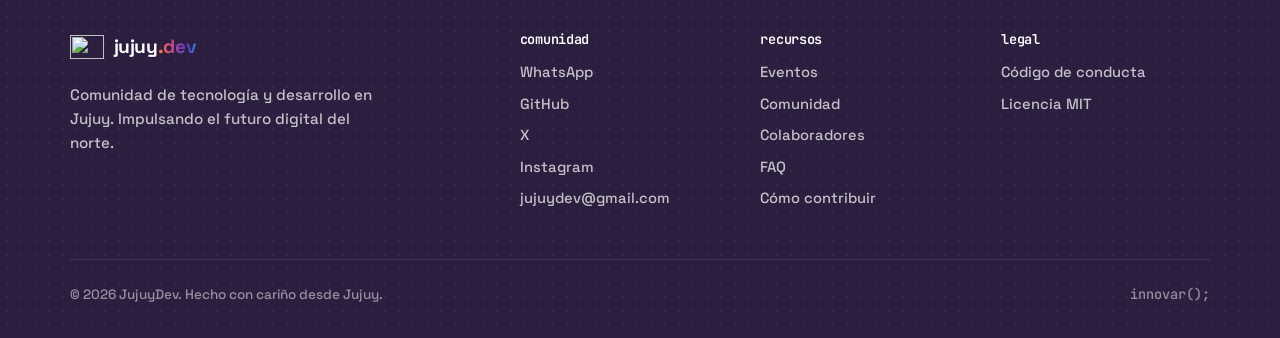
==== commit 5982e67d: "feat(hero): recede Hornocal and reveal mountain frames" ====
--- a/index.html
+++ b/index.html
@@ -86,7 +86,7 @@
   <link rel="preconnect" href="https://fonts.gstatic.com" crossorigin>
   <link href="https://fonts.googleapis.com/css2?family=Space+Grotesk:wght@500;700&family=JetBrains+Mono:wght@400;600&display=swap" rel="stylesheet">
   <!-- Bump the version whenever styles.css changes, so browsers do not keep a stale copy. -->
-  <link rel="stylesheet" href="styles.css?v=2026-09-15f">
+  <link rel="stylesheet" href="styles.css?v=2026-09-15i">
   <!-- Reveal-on-scroll styles only apply when JS runs, so content is never hidden without it. -->
   <script>document.documentElement.classList.add('js');</script>
 </head>
@@ -561,7 +561,7 @@
     </div>
   </footer>
 
-  <script src="assets/hero-parallax.js?v=2026-09-15a" defer></script>
+  <script src="assets/hero-parallax.js?v=2026-09-15b" defer></script>
   <script>
     (function () {
       var nav = document.querySelector('.nav');
--- a/styles.css
+++ b/styles.css
@@ -361,26 +361,36 @@
   --terrain-width: max(108%, 1040px, calc(var(--hero-height) * 1.55));
   --depth: 0.48;
   --drift-x: -8px;
+  --start-y: 0.025;
+  --start-scale: 1.07;
+  --end-scale: 0.92;
+  transform-origin: 50% 15%;
   top: 37%;
   z-index: 1;
 }
 
 .hero-terrain-back img {
   opacity: 0.74;
+}
+
+.hero.is-parallax .hero-terrain-back img {
+  opacity: 0.9;
 }
 
 .hero-terrain-middle {
   --terrain-width: max(116%, 1180px, calc(var(--hero-height) * 1.5));
   --depth: 0.14;
   --drift-x: 18px;
+  --entry-y: 0.32;
   top: 14%;
   z-index: 4;
 }
 
 .hero-terrain-front {
   --terrain-width: max(112%, 1120px, calc(var(--hero-height) * 1.42));
-  --depth: -0.06;
-  --drift-x: -72px;
+  --depth: 0.04;
+  --drift-x: 0px;
+  --entry-y: 0.42;
   top: 32%;
   z-index: 5;
 }
@@ -468,6 +478,10 @@
   height: 10%;
   background: linear-gradient(transparent, rgba(241, 232, 229, 0.92) 70%, var(--cream-2));
   pointer-events: none;
+}
+
+.hero.is-parallax .hero-haze {
+  height: 15%;
 }
 
 .hero-scroll {
@@ -533,6 +547,26 @@
 
 @keyframes hero-depth {
   from { transform: translate3d(0, 0, 0); }
+  to { transform: translate3d(var(--drift-x), calc(var(--hero-height) * var(--depth)), 0); }
+}
+
+/* Start close to the Hornocal, then let the two lateral frames rise into view. */
+.hero.is-native .hero-terrain-back {
+  animation-name: hero-recede;
+}
+
+.hero.is-native .hero-terrain-middle,
+.hero.is-native .hero-terrain-front {
+  animation-name: hero-frame-enter;
+}
+
+@keyframes hero-recede {
+  from { transform: translate3d(0, calc(var(--hero-height) * var(--start-y)), 0) scale(var(--start-scale)); }
+  to { transform: translate3d(var(--drift-x), calc(var(--hero-height) * var(--depth)), 0) scale(var(--end-scale)); }
+}
+
+@keyframes hero-frame-enter {
+  from { transform: translate3d(0, calc(var(--hero-height) * var(--entry-y)), 0); }
   to { transform: translate3d(var(--drift-x), calc(var(--hero-height) * var(--depth)), 0); }
 }
 
@@ -1797,6 +1831,8 @@
     --terrain-width: max(980px, calc(var(--hero-height) * 1.25));
     --depth: 0.34;
     --drift-x: -4px;
+    --start-scale: 1.01;
+    --end-scale: 0.88;
     left: 49%;
     top: 39%;
   }
@@ -1808,8 +1844,8 @@
   }
 
   .hero-terrain-front {
-    --depth: -0.035;
-    --drift-x: -56px;
+    --depth: 0.035;
+    --drift-x: 0px;
     top: 30.5%;
   }
 
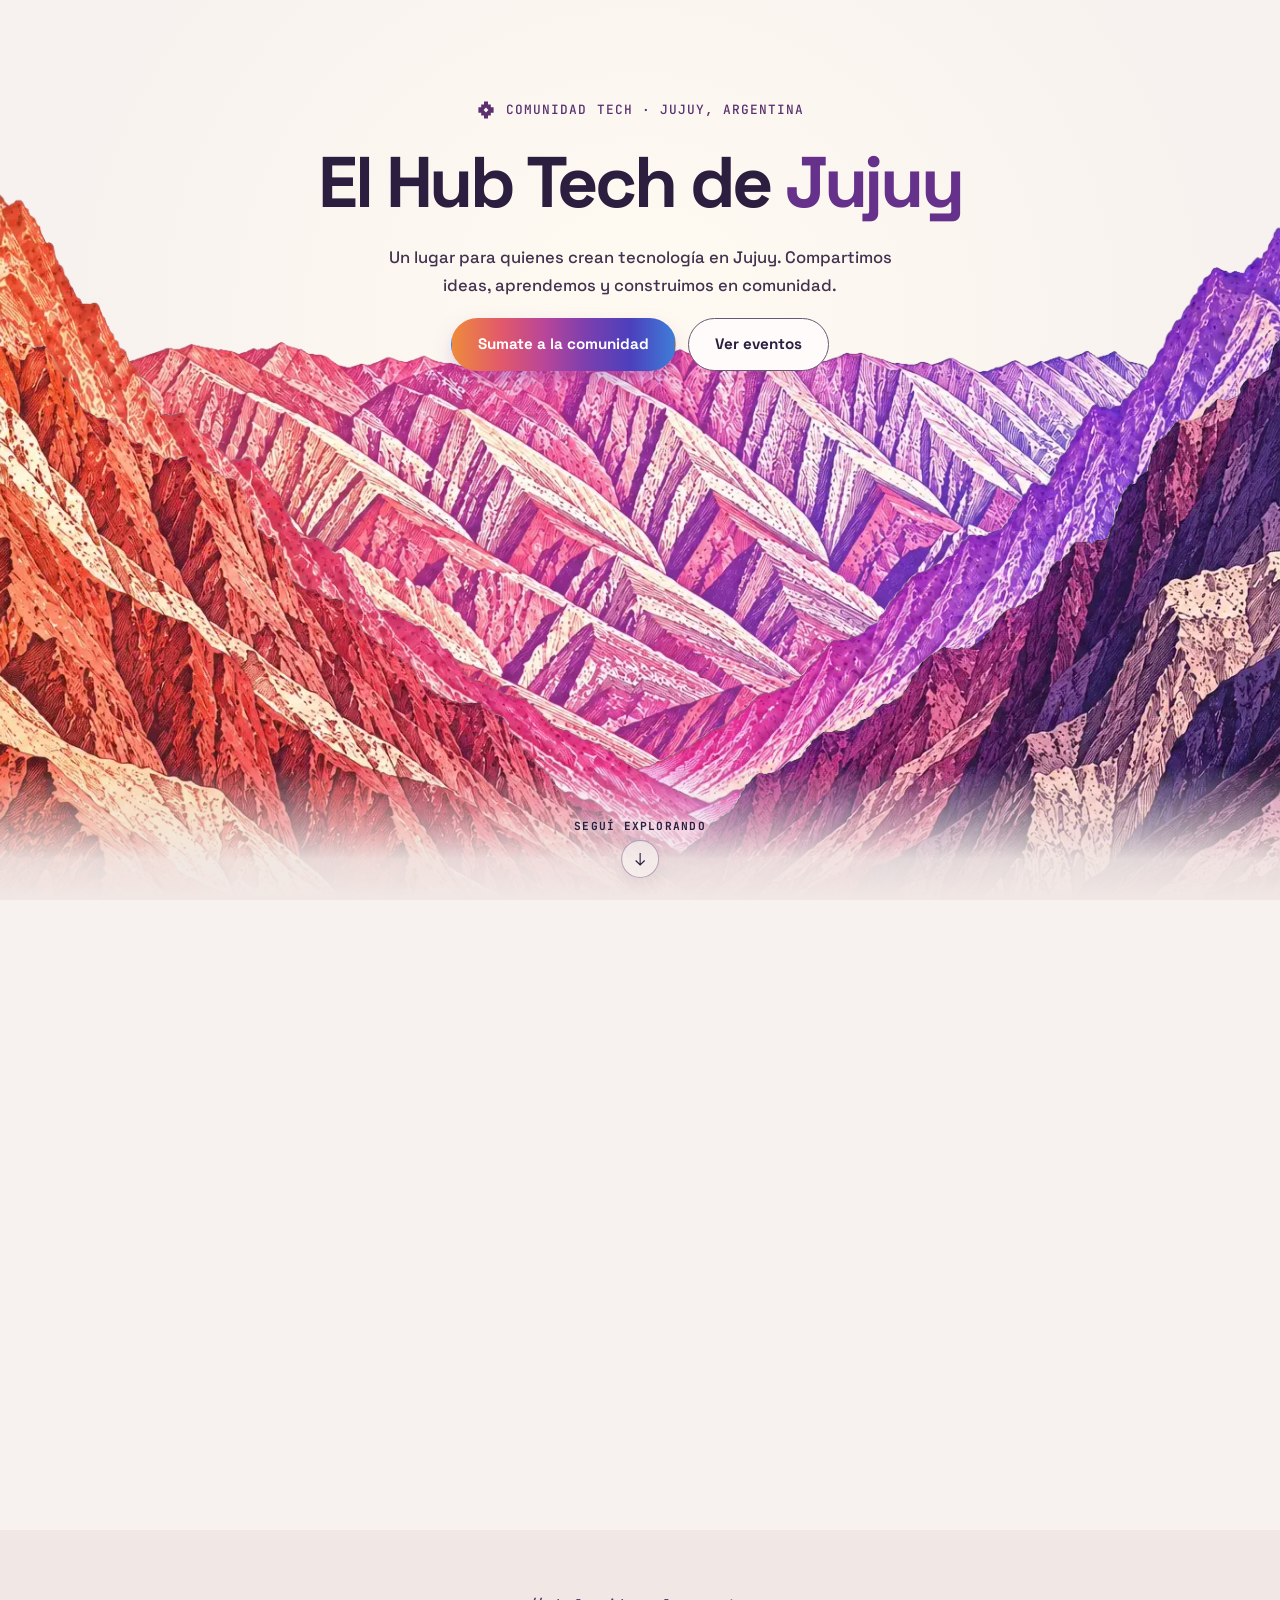
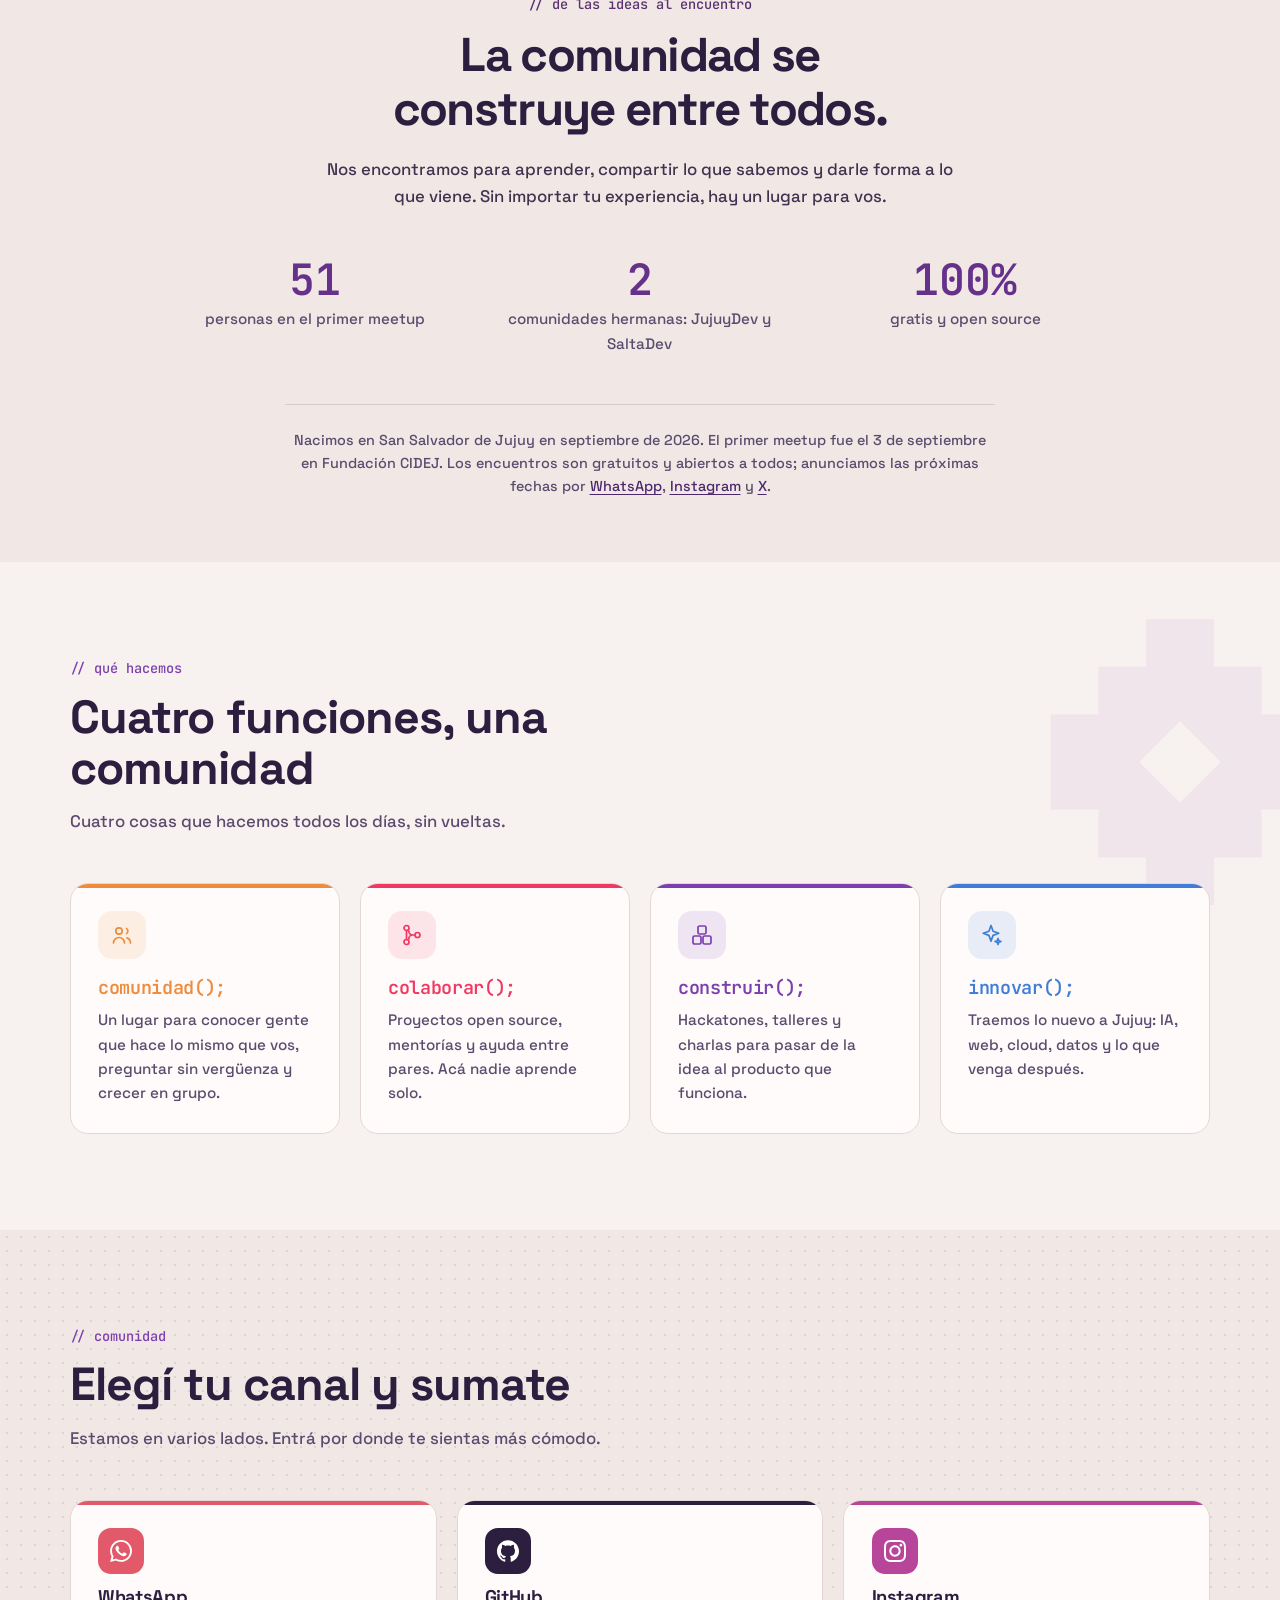
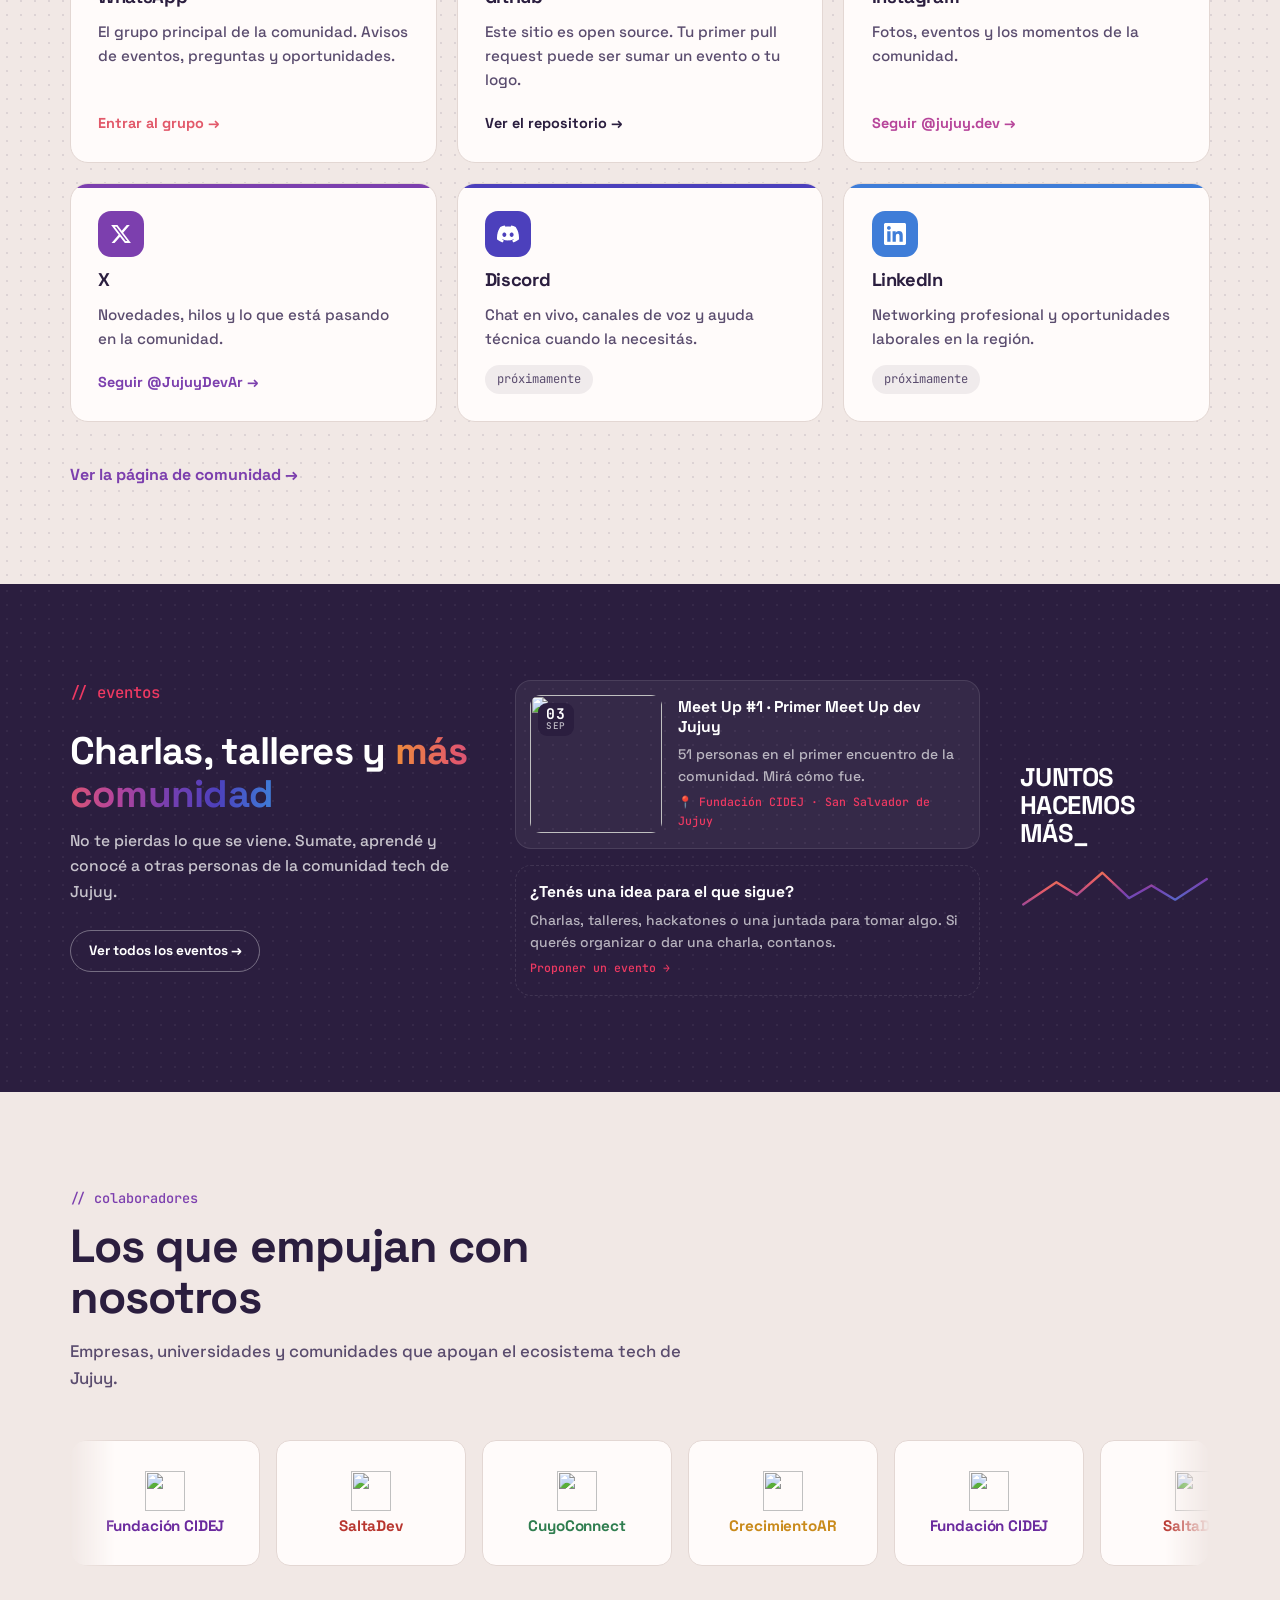
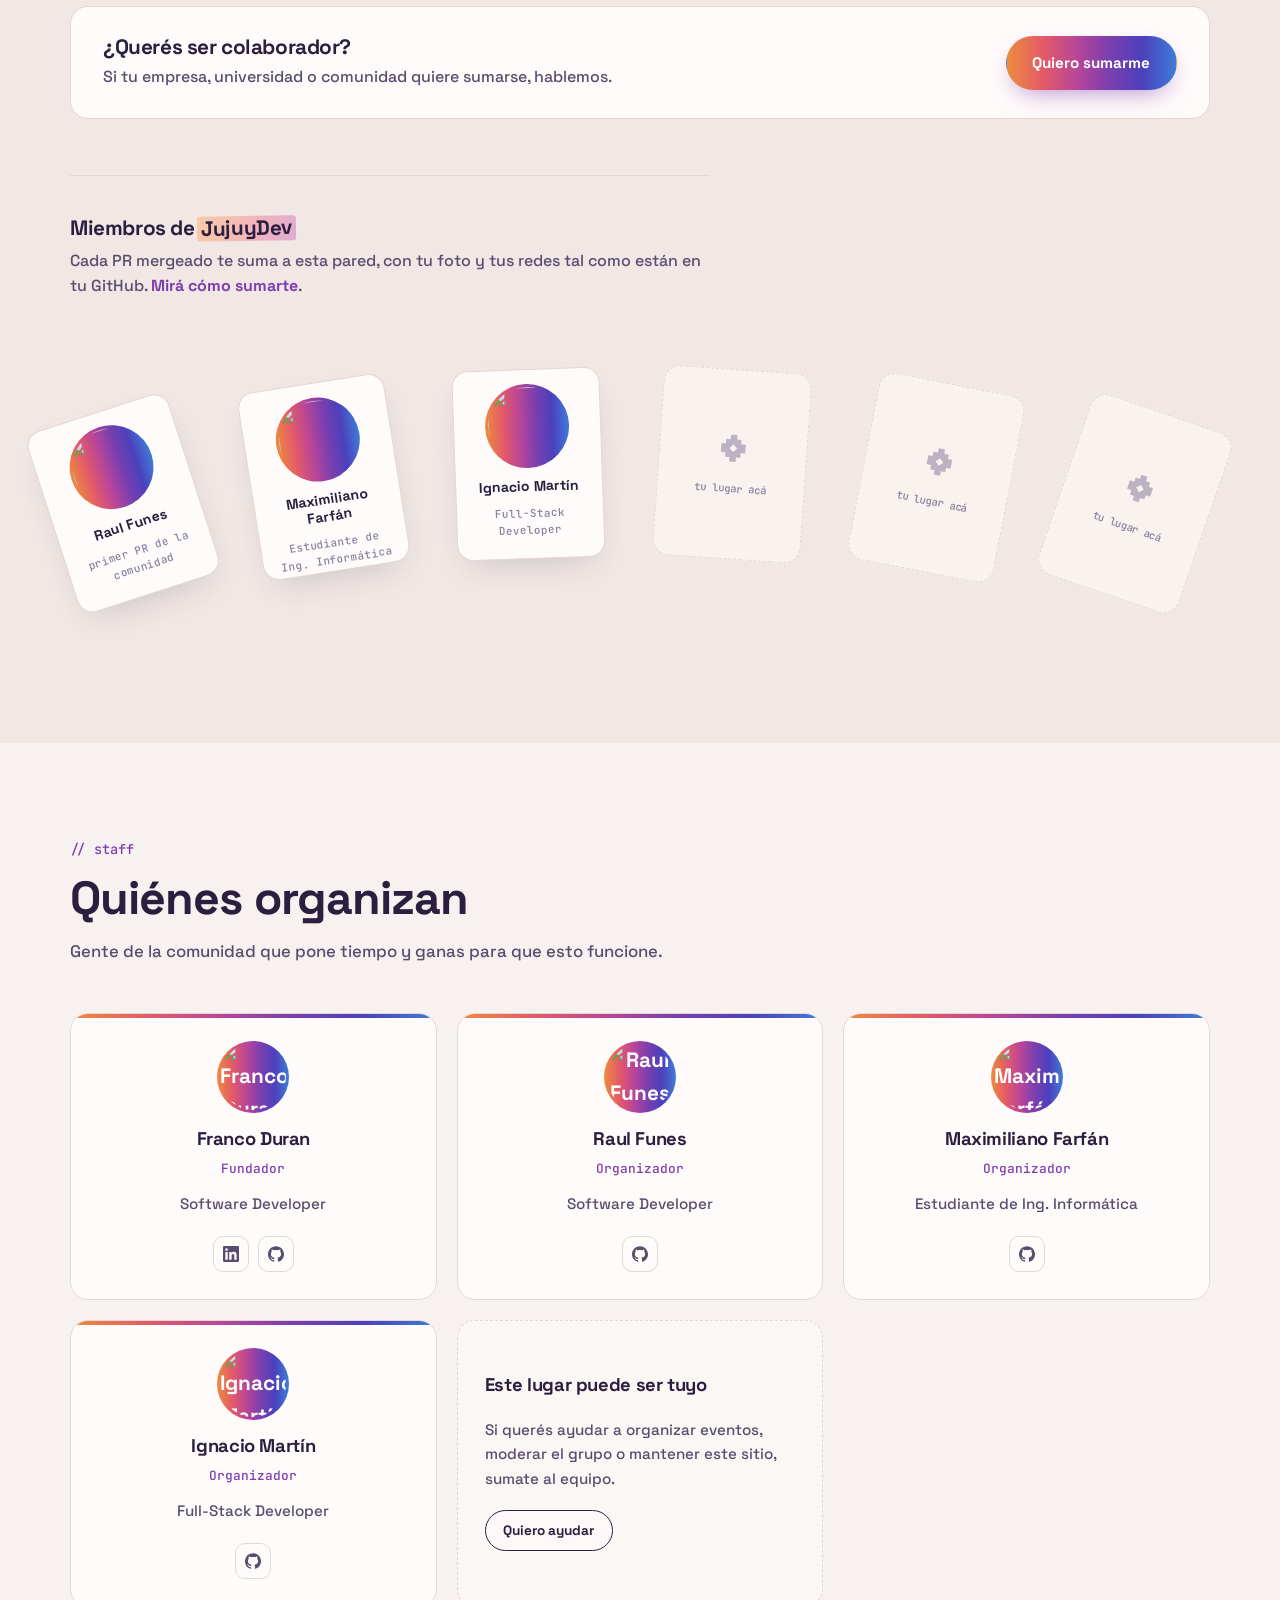
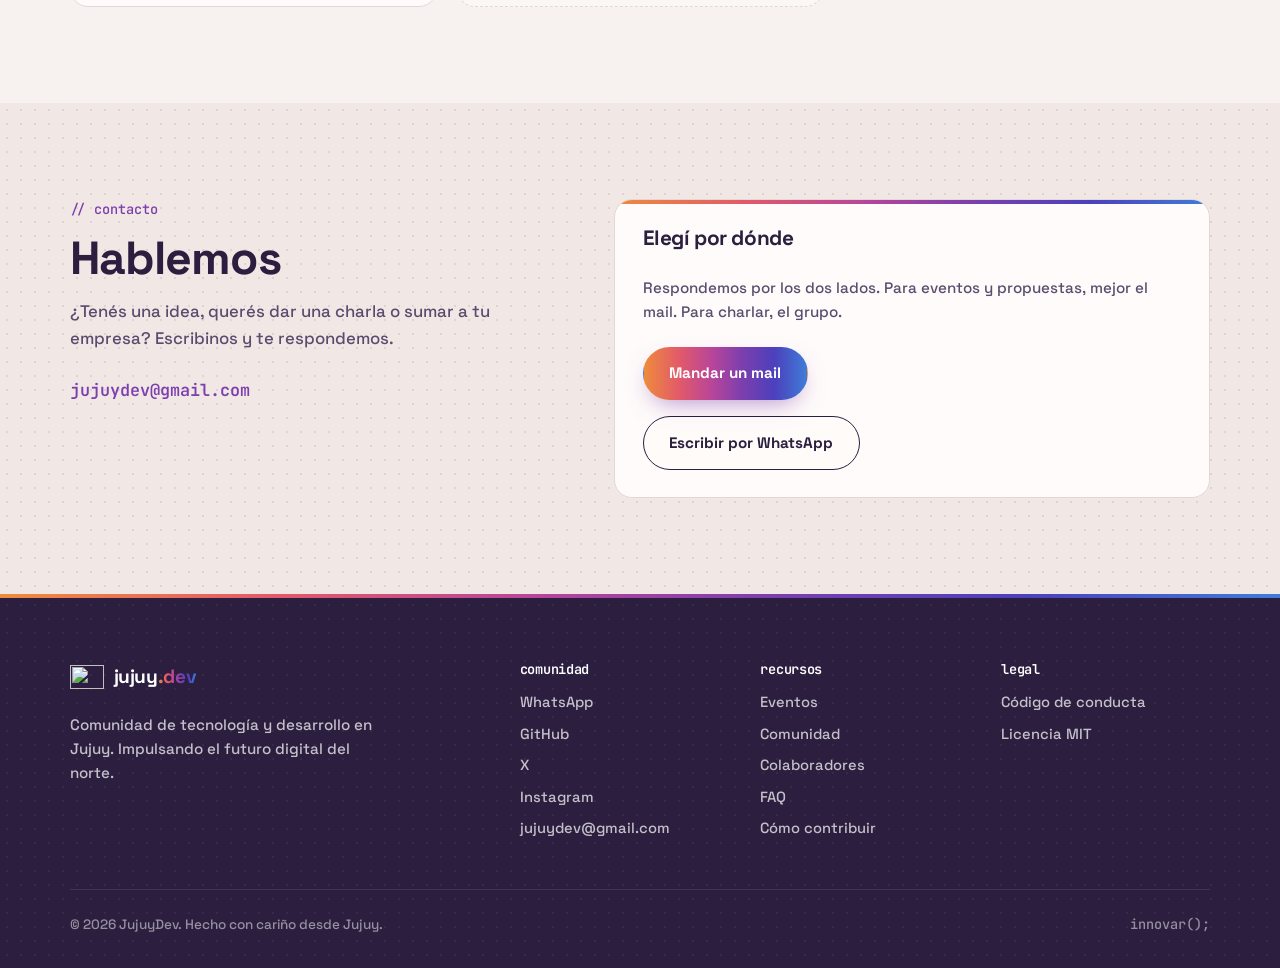
==== commit 5541977b: "feat(hero): pin parallax scene during scroll" ====
--- a/index.html
+++ b/index.html
@@ -86,7 +86,7 @@
   <link rel="preconnect" href="https://fonts.gstatic.com" crossorigin>
   <link href="https://fonts.googleapis.com/css2?family=Space+Grotesk:wght@500;700&family=JetBrains+Mono:wght@400;600&display=swap" rel="stylesheet">
   <!-- Bump the version whenever styles.css changes, so browsers do not keep a stale copy. -->
-  <link rel="stylesheet" href="styles.css?v=2026-09-15i">
+  <link rel="stylesheet" href="styles.css?v=2026-09-15j">
   <!-- Reveal-on-scroll styles only apply when JS runs, so content is never hidden without it. -->
   <script>document.documentElement.classList.add('js');</script>
 </head>
@@ -561,7 +561,7 @@
     </div>
   </footer>
 
-  <script src="assets/hero-parallax.js?v=2026-09-15b" defer></script>
+  <script src="assets/hero-parallax.js?v=2026-09-15c" defer></script>
   <script>
     (function () {
       var nav = document.querySelector('.nav');
--- a/styles.css
+++ b/styles.css
@@ -312,7 +312,7 @@
    Hero
    -------------------------------------------------------------------------- */
 
-/* Natural page scroll; only the independent terrain images move. */
+/* A short scroll track pins the scene while its three terrain planes move. */
 .hero {
   --hero-height: max(760px, 100svh);
   position: relative;
@@ -321,6 +321,7 @@
 }
 
 .hero.is-parallax {
+  height: calc(var(--hero-height) * 1.7);
   view-timeline: --hero-scroll block;
   view-timeline-inset: 0;
 }
@@ -330,6 +331,11 @@
   height: var(--hero-height);
   isolation: isolate;
   overflow: hidden;
+}
+
+.hero.is-parallax .hero-stage {
+  position: sticky;
+  top: 0;
 }
 
 .hero-sky {
@@ -369,6 +375,10 @@
   z-index: 1;
 }
 
+.hero.is-parallax .hero-terrain-back {
+  --depth: 0.08;
+}
+
 .hero-terrain-back img {
   opacity: 0.74;
 }
@@ -386,6 +396,10 @@
   z-index: 4;
 }
 
+.hero.is-parallax .hero-terrain-middle {
+  --depth: -0.1;
+}
+
 .hero-terrain-front {
   --terrain-width: max(112%, 1120px, calc(var(--hero-height) * 1.42));
   --depth: 0.04;
@@ -393,6 +407,10 @@
   --entry-y: 0.42;
   top: 32%;
   z-index: 5;
+}
+
+.hero.is-parallax .hero-terrain-front {
+  --depth: -0.035;
 }
 
 .hero-content {
@@ -541,8 +559,8 @@
 .hero.is-native .hero-terrain {
   animation: hero-depth linear both;
   animation-timeline: --hero-scroll;
-  /* Start at the top edge even when the hero is taller than the viewport. */
-  animation-range: exit-crossing 0% exit-crossing 100%;
+  /* 0.7 / 1.7: finish the motion when the sticky stage is released. */
+  animation-range: exit-crossing 0% exit-crossing 41.176%;
 }
 
 @keyframes hero-depth {
@@ -1827,6 +1845,10 @@
    -------------------------------------------------------------------------- */
 
 @media (max-width: 899px) {
+  .hero {
+    --hero-height: max(700px, 100svh);
+  }
+
   .hero-terrain-back {
     --terrain-width: max(980px, calc(var(--hero-height) * 1.25));
     --depth: 0.34;
@@ -1837,16 +1859,28 @@
     top: 39%;
   }
 
+  .hero.is-parallax .hero-terrain-back {
+    --depth: 0.06;
+  }
+
   .hero-terrain-middle {
     --depth: 0.1;
     --drift-x: 10px;
     top: 22%;
   }
 
+  .hero.is-parallax .hero-terrain-middle {
+    --depth: -0.08;
+  }
+
   .hero-terrain-front {
     --depth: 0.035;
     --drift-x: 0px;
     top: 30.5%;
+  }
+
+  .hero.is-parallax .hero-terrain-front {
+    --depth: -0.02;
   }
 
   /* Leave room for lateral drift on wide mobile screens as well as tall ones. */
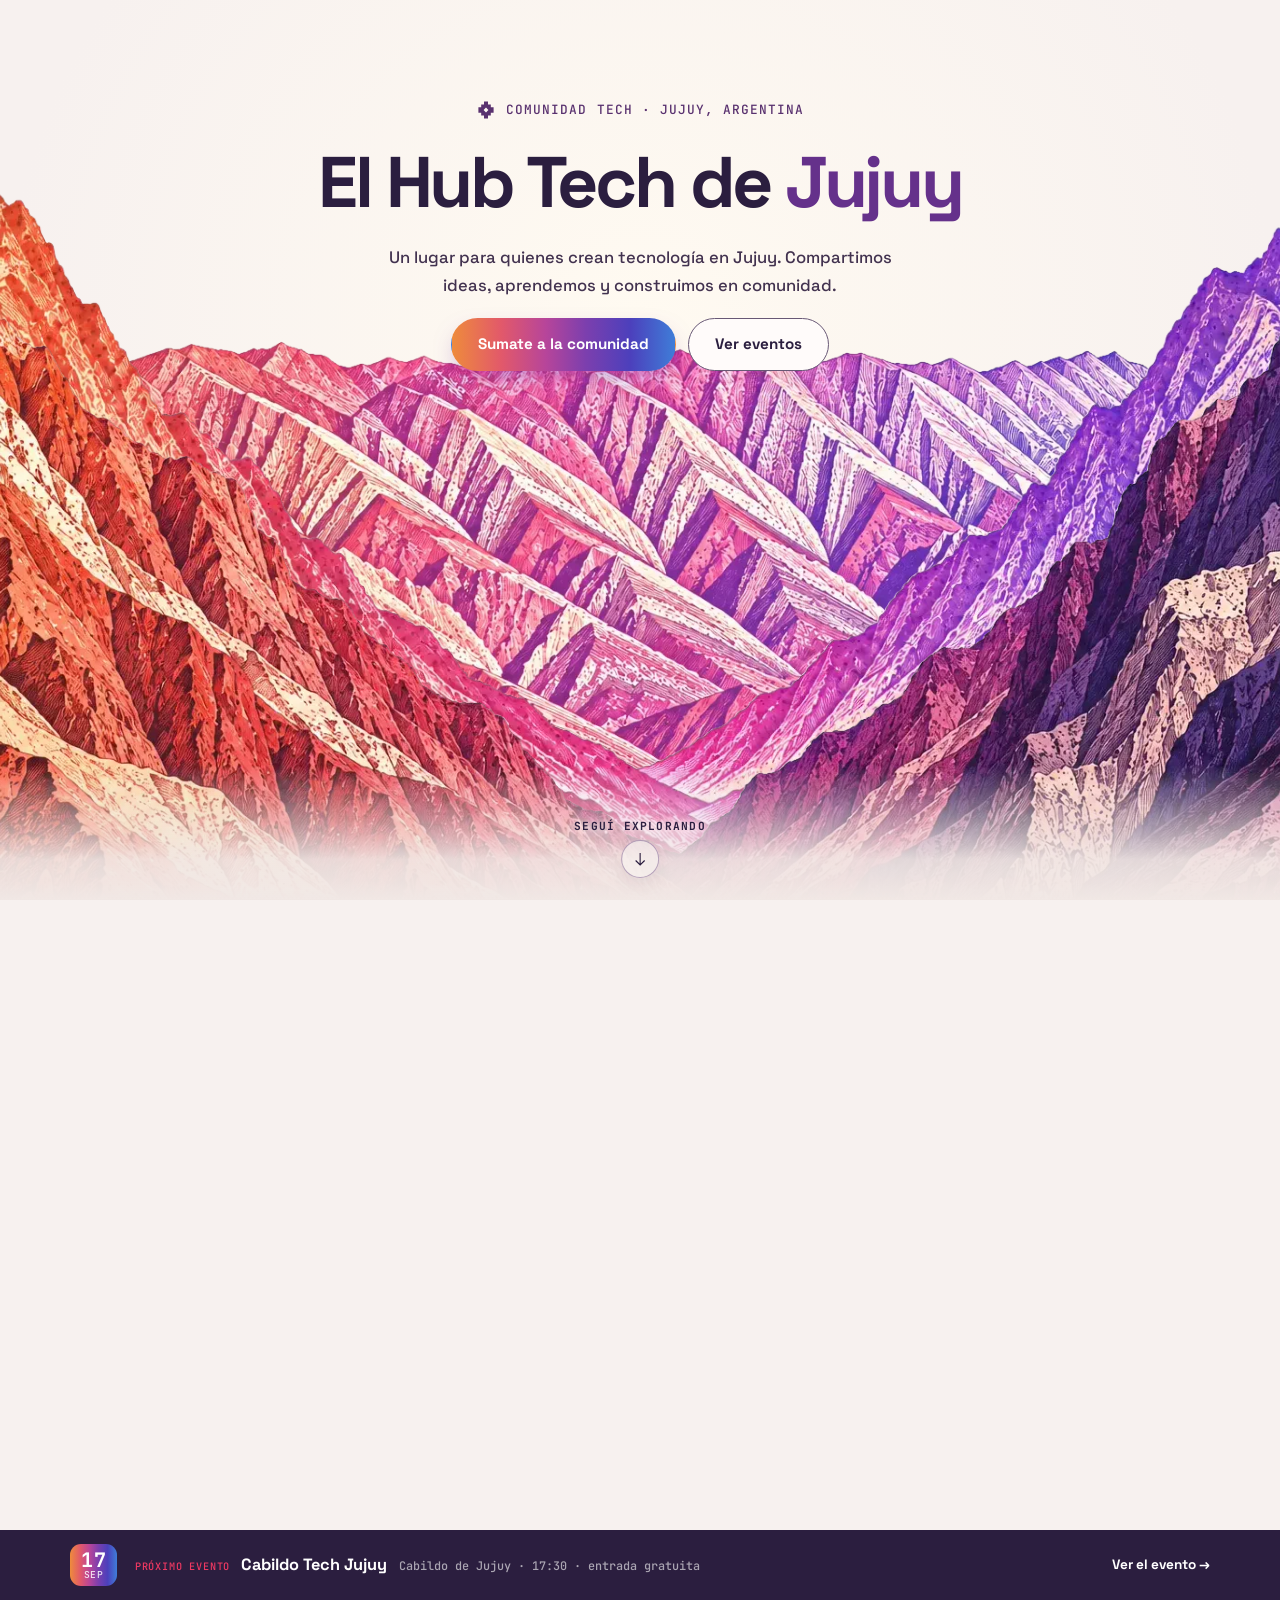
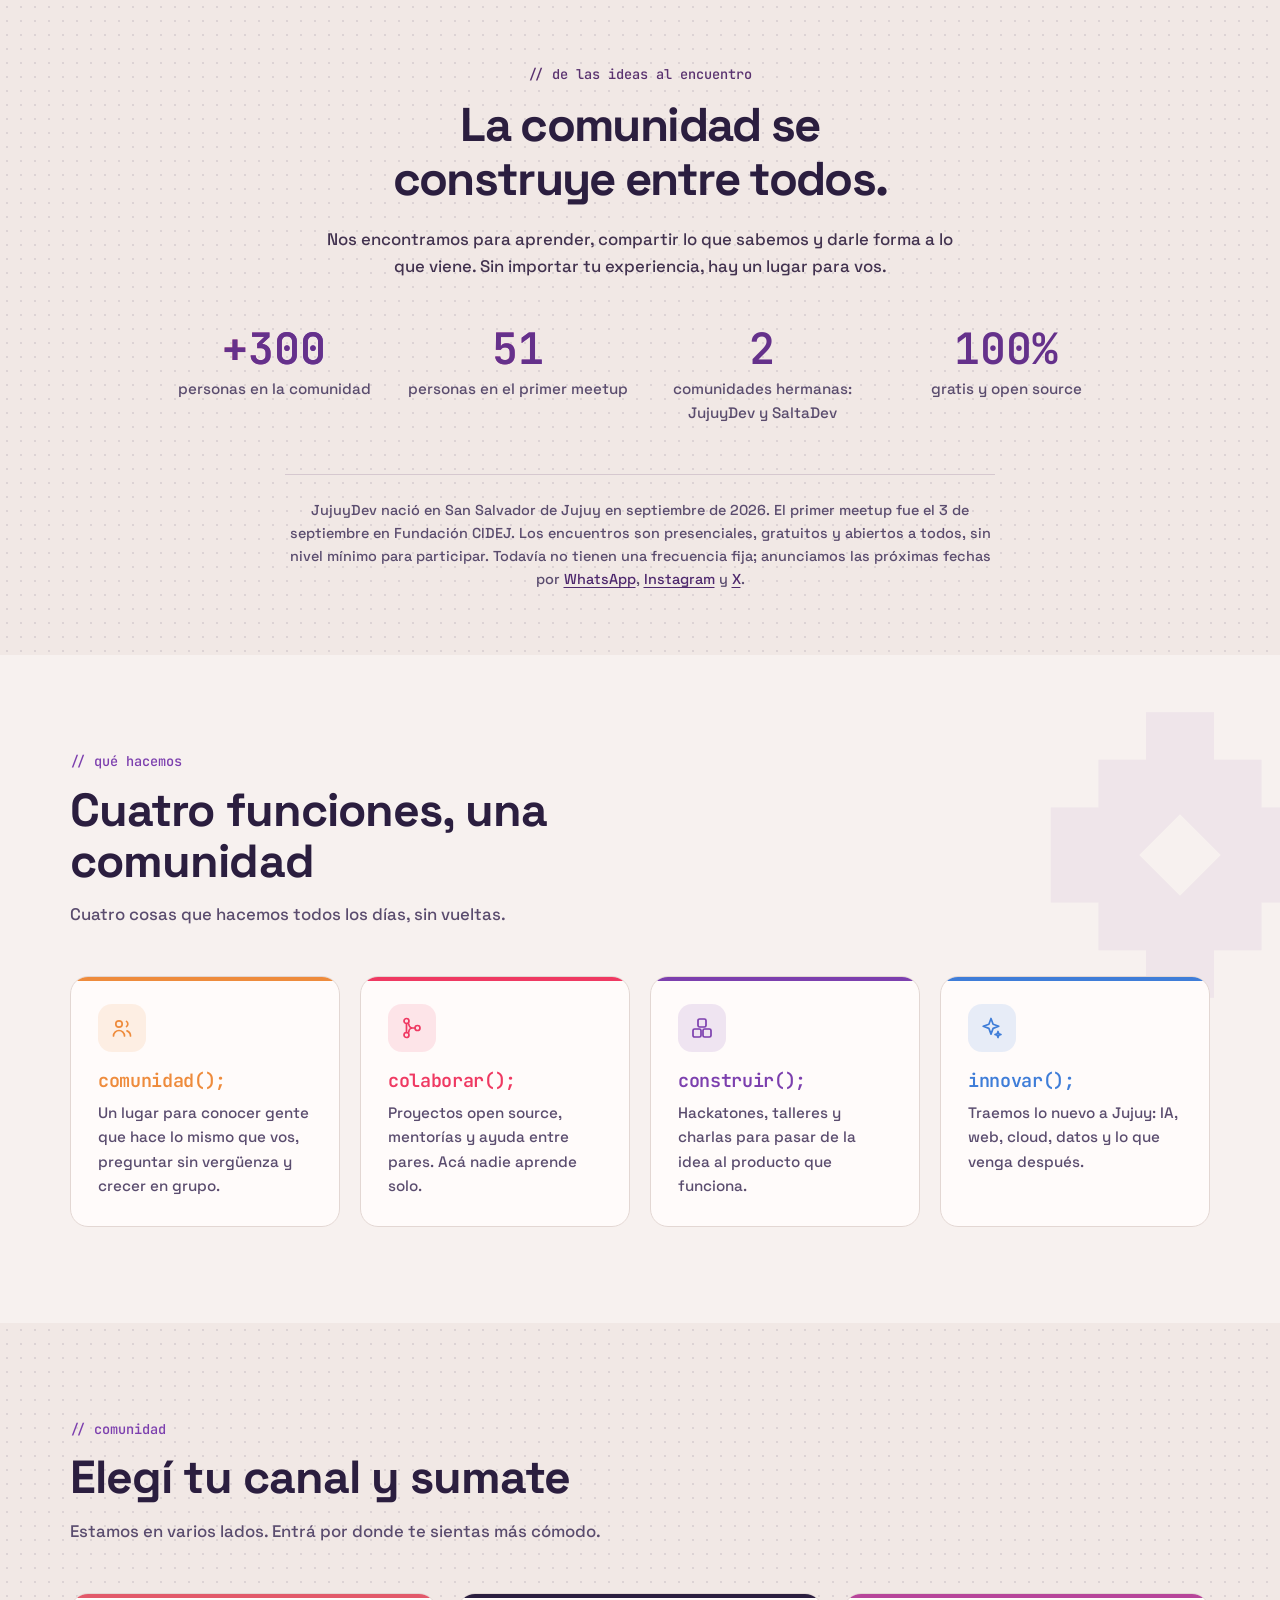
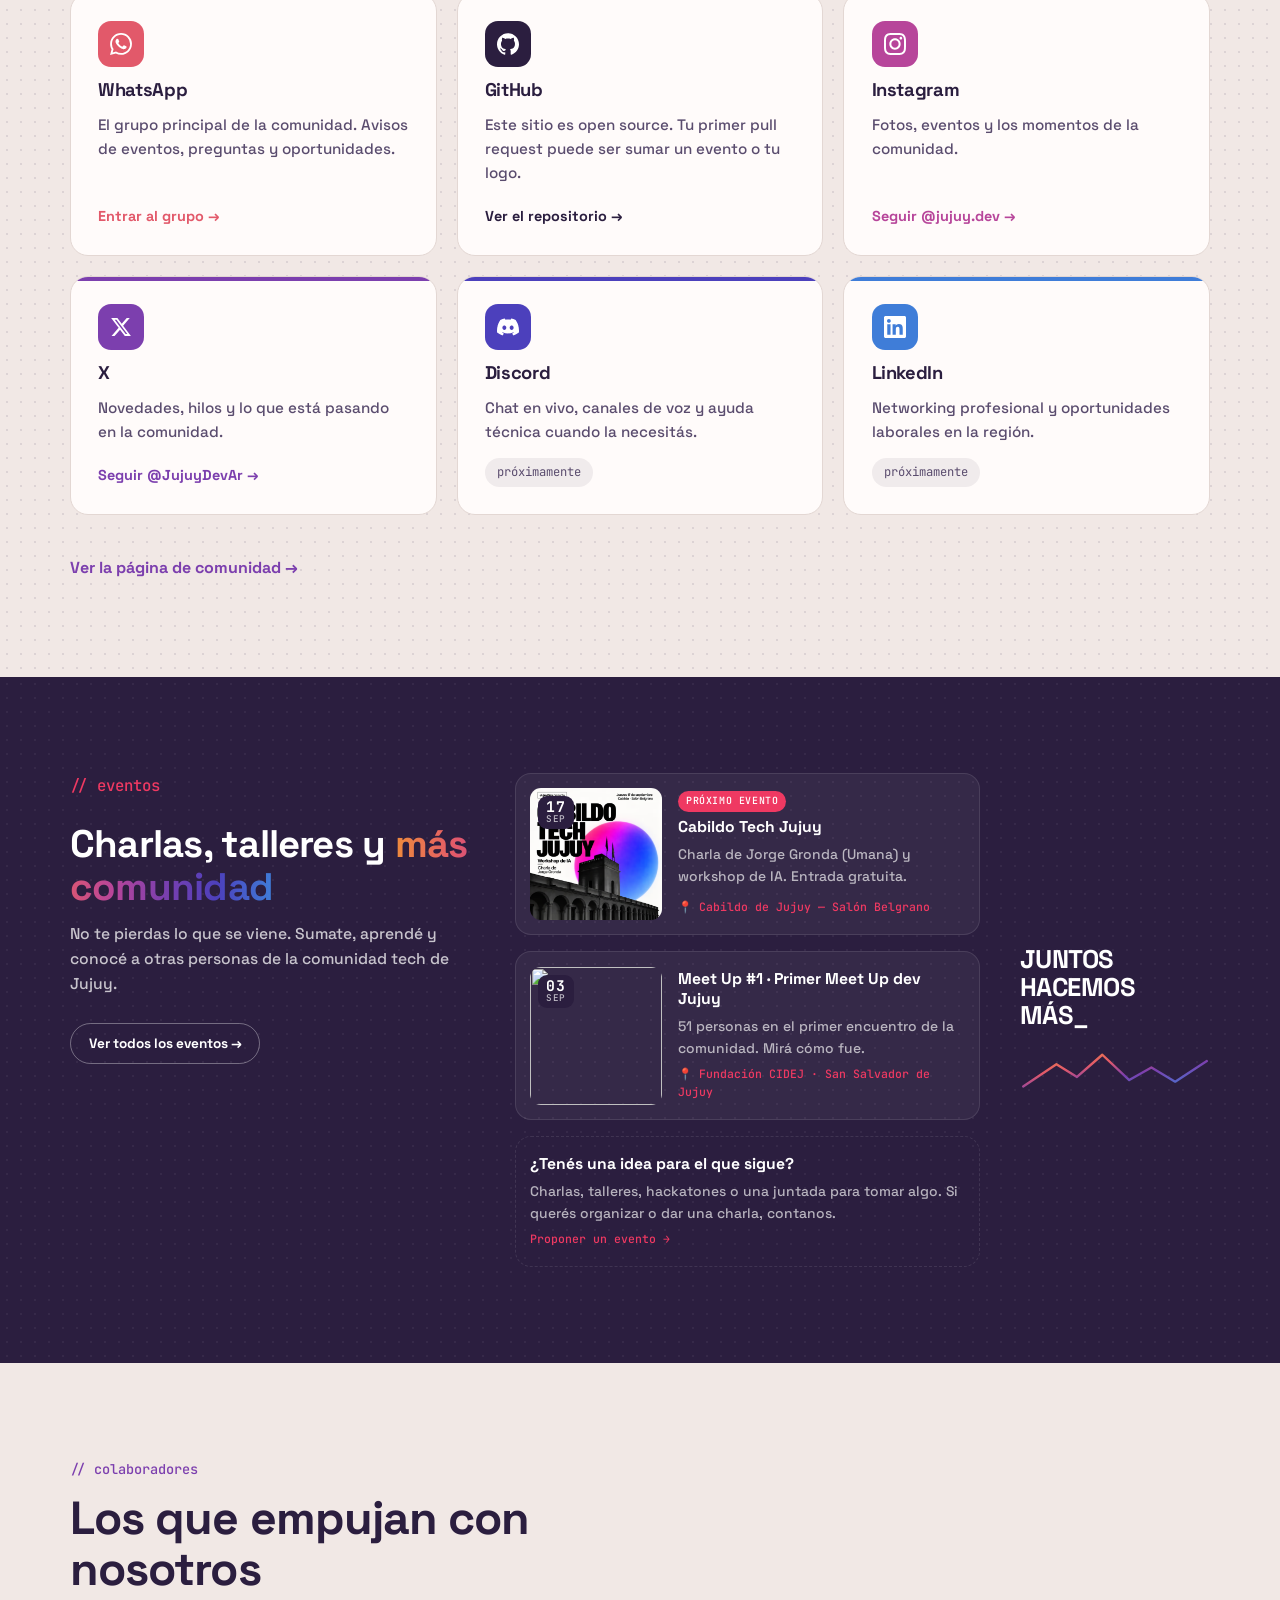
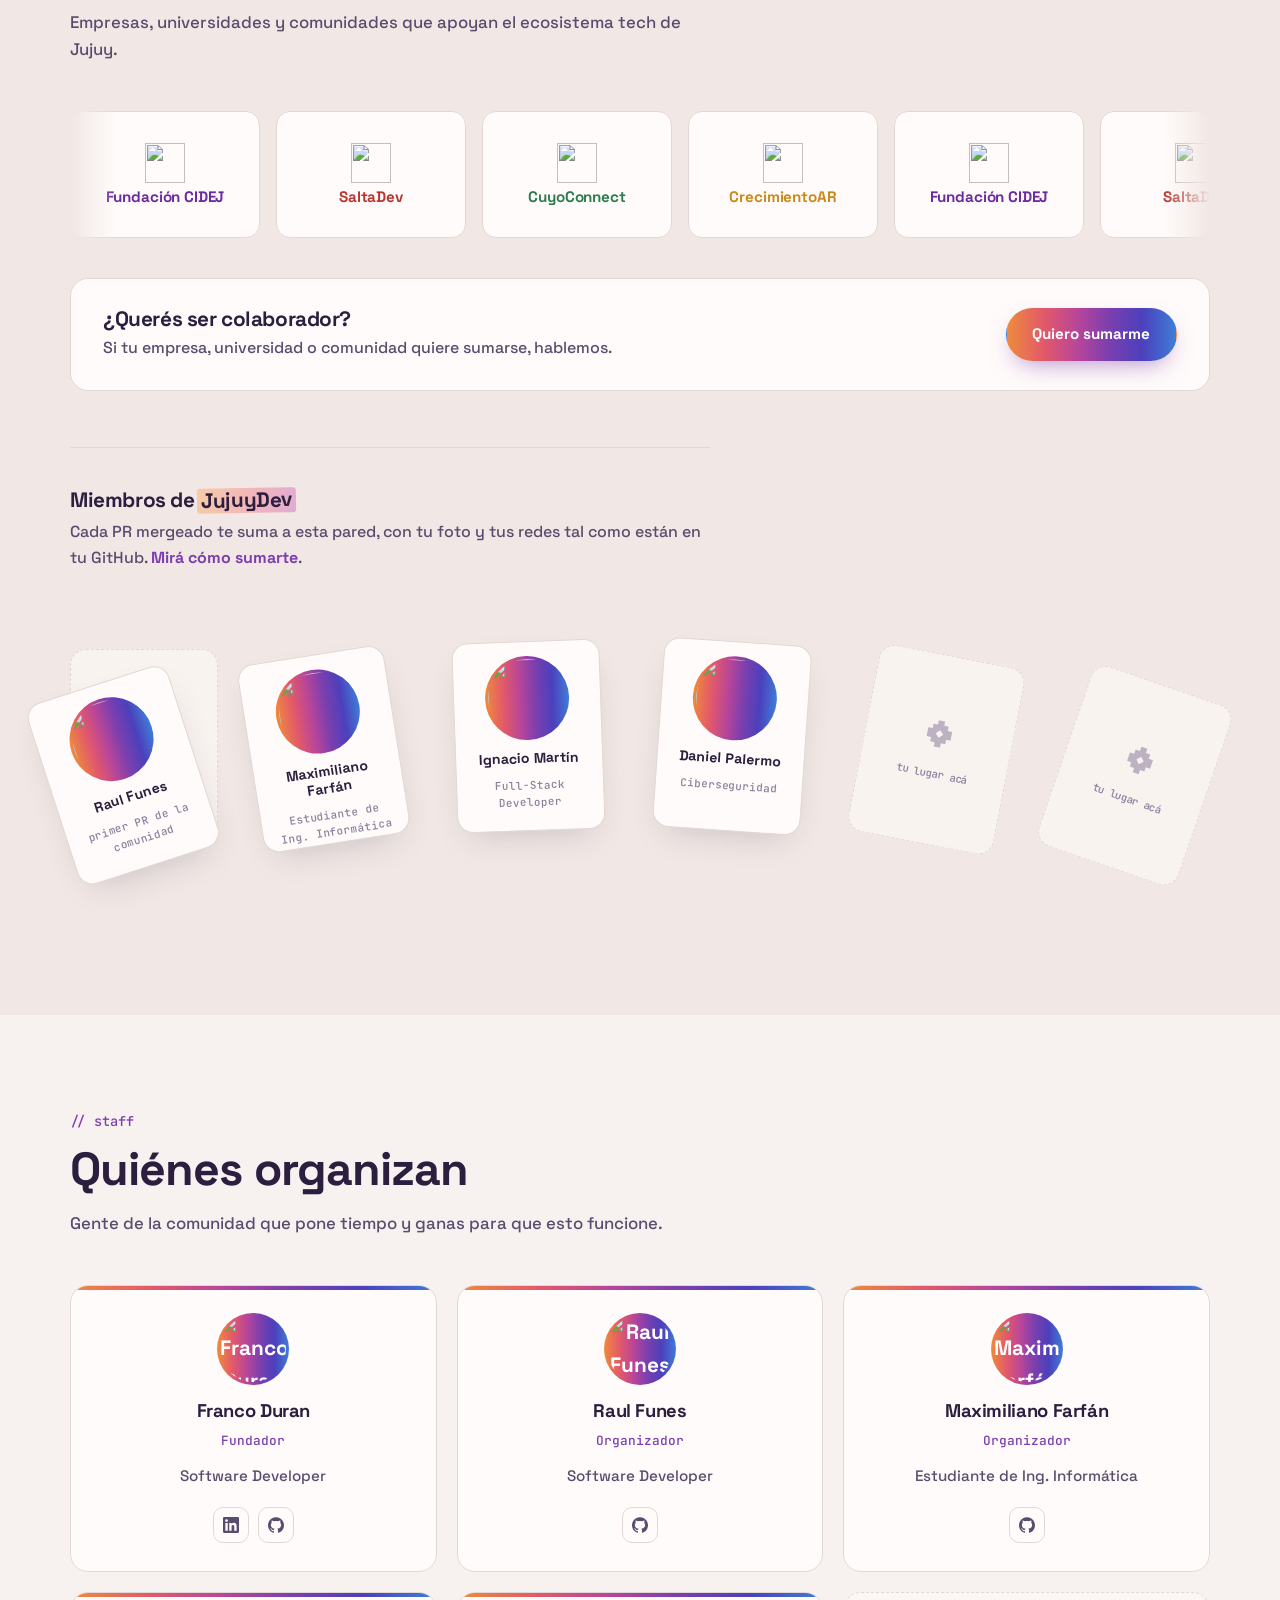
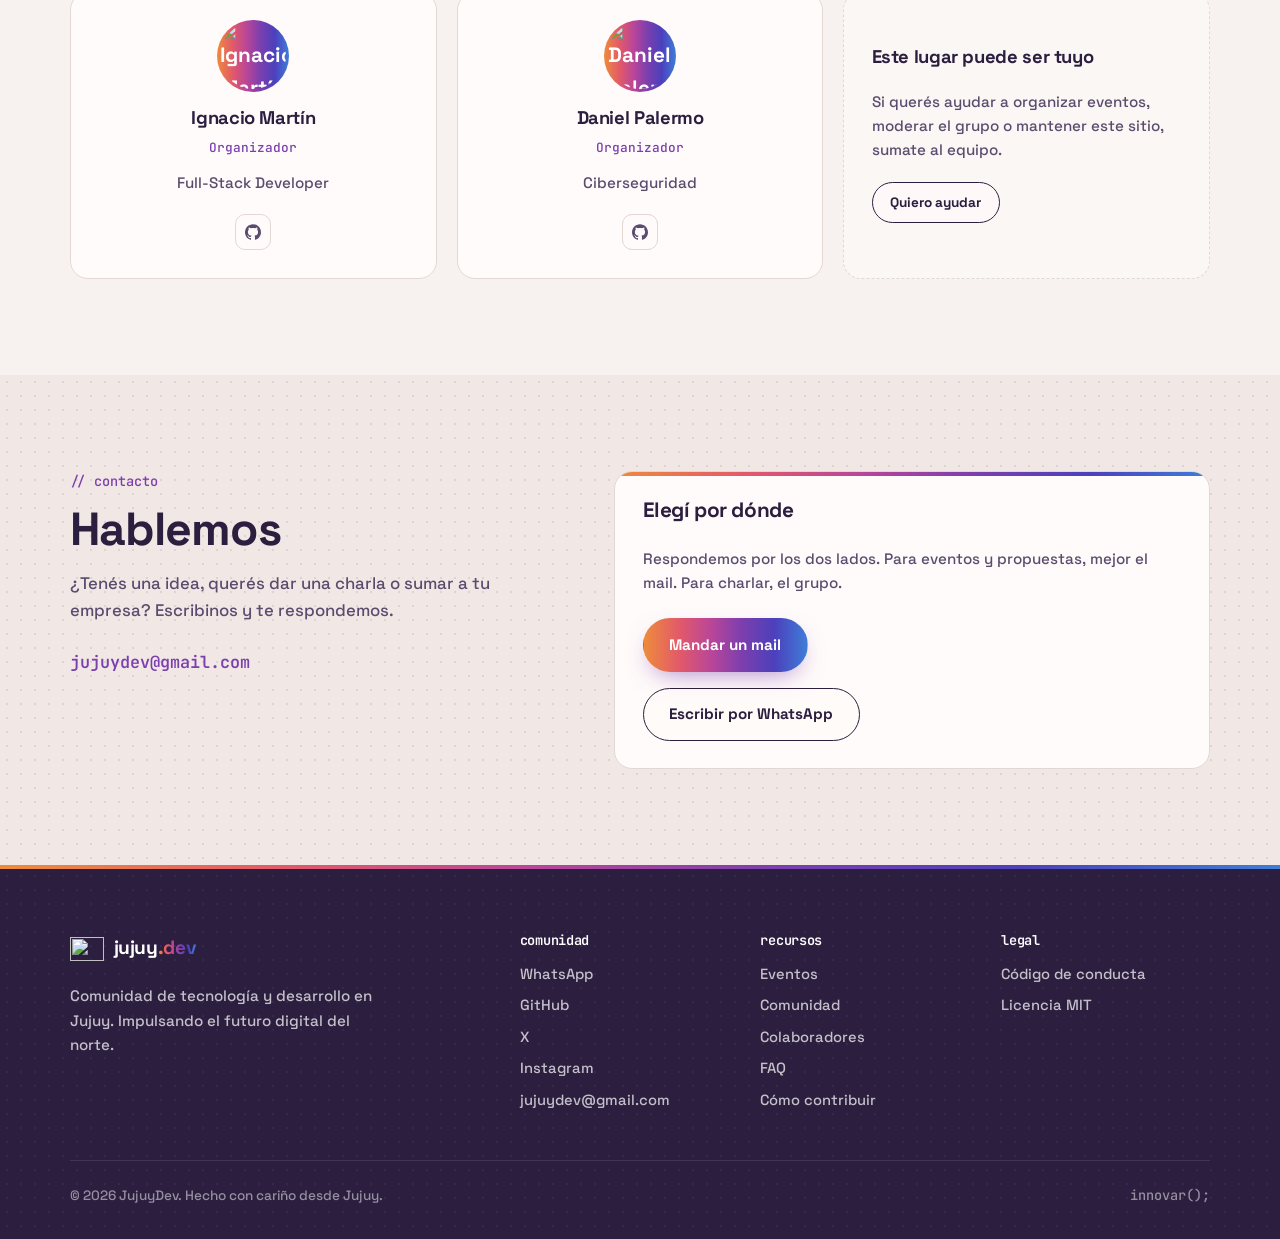
==== commit ac98355a: "chore(preview): publish Hornocal PR with loading screen" ====
--- a/index.html
+++ b/index.html
@@ -86,11 +86,77 @@
   <link rel="preconnect" href="https://fonts.gstatic.com" crossorigin>
   <link href="https://fonts.googleapis.com/css2?family=Space+Grotesk:wght@500;700&family=JetBrains+Mono:wght@400;600&display=swap" rel="stylesheet">
   <!-- Bump the version whenever styles.css changes, so browsers do not keep a stale copy. -->
-  <link rel="stylesheet" href="styles.css?v=2026-09-15j">
+  <link rel="stylesheet" href="styles.css?v=2026-09-15l">
   <!-- Reveal-on-scroll styles only apply when JS runs, so content is never hidden without it. -->
-  <script>document.documentElement.classList.add('js');</script>
+  <script>
+    document.documentElement.classList.add('js', 'is-loading');
+    window.__jujuyLoaderStartedAt = performance.now();
+  </script>
 </head>
 <body>
+  <div class="site-loader" role="status" aria-live="polite" aria-label="Cargando JujuyDev">
+    <div class="loader-brand">
+      <svg class="loader-mark" viewBox="0 0 100 69" aria-hidden="true">
+        <defs>
+          <linearGradient id="loader-gradient" x1="0" y1="1" x2="1" y2="0">
+            <stop offset="0" stop-color="#ee8b3c"/>
+            <stop offset=".28" stop-color="#e2596a"/>
+            <stop offset=".55" stop-color="#c0399c"/>
+            <stop offset="1" stop-color="#3f7dd8"/>
+          </linearGradient>
+        </defs>
+        <rect width="100" height="69" rx="13.5" fill="url(#loader-gradient)"/>
+        <g fill="#fff">
+          <circle cx="14.9" cy="11.7" r="2.9"/>
+          <circle cx="25.1" cy="11.7" r="2.9"/>
+          <circle cx="35.3" cy="11.7" r="2.9"/>
+        </g>
+        <g fill="none" stroke="#fff" stroke-width="5.3" stroke-linecap="round" stroke-linejoin="round">
+          <path d="M14.4 31.5 27.7 40.9 14.4 50.3"/>
+          <path class="loader-mountain" pathLength="100" d="M32.7 50.3 44.7 38.9 47.3 40.9 53.3 30.8 65 50 85 50"/>
+        </g>
+      </svg>
+      <span class="loader-wordmark">jujuy<span>.dev</span></span>
+    </div>
+  </div>
+
+  <script>
+    (function () {
+      var loader = document.querySelector('.site-loader');
+      var root = document.documentElement;
+      var reduceMotion = window.matchMedia('(prefers-reduced-motion: reduce)').matches;
+      var minimumTime = reduceMotion ? 150 : 1750;
+      var dismissed = false;
+
+      function dismissLoader() {
+        if (dismissed) return;
+        dismissed = true;
+        loader.classList.add('is-leaving');
+        root.classList.add('is-revealing');
+        root.classList.remove('is-loading');
+
+        window.setTimeout(function () {
+          loader.remove();
+          root.classList.remove('is-revealing');
+        }, reduceMotion ? 0 : 1900);
+      }
+
+      function dismissAfterMinimum() {
+        var elapsed = performance.now() - (window.__jujuyLoaderStartedAt || 0);
+        window.setTimeout(dismissLoader, Math.max(0, minimumTime - elapsed));
+      }
+
+      if (document.readyState === 'complete') {
+        dismissAfterMinimum();
+      } else {
+        window.addEventListener('load', dismissAfterMinimum, { once: true });
+      }
+
+      // A third-party resource should never leave the page trapped behind the loader.
+      window.setTimeout(dismissLoader, 4000);
+    })();
+  </script>
+
   <a class="skip-link" href="#pilares">Saltar al contenido</a>
 
   <!-- SVG sprite: brand icons (Simple Icons, CC0) and the chakana motif. -->
@@ -223,8 +289,22 @@
     </div>
   </header>
 
+  <!-- EDIT: the next event, surfaced right under the hero because it is the most
+       time-sensitive thing on the page. Delete this whole <aside> once it has passed. -->
+  <aside class="next-up">
+    <a class="container next-up-inner" href="/jujuy_dev/eventos/cabildo-tech-jujuy/">
+      <span class="nu-date"><b>17</b>SEP</span>
+      <span class="nu-text">
+        <span class="nu-label">Próximo evento</span>
+        <span class="nu-name">Cabildo Tech Jujuy</span>
+        <span class="nu-meta">Cabildo de Jujuy · 17:30 · entrada gratuita</span>
+      </span>
+      <span class="nu-go">Ver el evento →</span>
+    </a>
+  </aside>
+
   <!-- EDIT: swap these for real numbers (members, organizations) once you have them. -->
-  <section class="stats" id="numeros" aria-labelledby="community-heading">
+  <section class="stats dots" id="numeros" aria-labelledby="community-heading">
     <div class="container community-intro">
       <p class="eyebrow">// de las ideas al encuentro</p>
       <h2 id="community-heading">La comunidad se construye entre todos.</h2>
@@ -232,7 +312,11 @@
     </div>
     <div class="container stats-inner">
       <div class="stat">
-        <div class="stat-n">51</div>
+        <div class="stat-n grad-text">+300</div>
+        <div class="stat-l">personas en la comunidad</div>
+      </div>
+      <div class="stat">
+        <div class="stat-n grad-text">51</div>
         <div class="stat-l">personas en el primer meetup</div>
       </div>
       <div class="stat">
@@ -244,7 +328,7 @@
         <div class="stat-l">gratis y open source</div>
       </div>
     </div>
-    <p class="container facts">Nacimos en San Salvador de Jujuy en septiembre de 2026. El primer meetup fue el 3 de septiembre en Fundación CIDEJ. Los encuentros son gratuitos y abiertos a todos; anunciamos las próximas fechas por <a href="https://chat.whatsapp.com/Bj1KKgjcLue2FOVuX8osmq" target="_blank" rel="noopener">WhatsApp</a>, <a href="https://www.instagram.com/jujuy.dev/" target="_blank" rel="noopener">Instagram</a> y <a href="https://x.com/JujuyDevAr" target="_blank" rel="noopener">X</a>.</p>
+    <p class="container facts">JujuyDev nació en San Salvador de Jujuy en septiembre de 2026. El primer meetup fue el 3 de septiembre en Fundación CIDEJ. Los encuentros son presenciales, gratuitos y abiertos a todos, sin nivel mínimo para participar. Todavía no tienen una frecuencia fija; anunciamos las próximas fechas por <a href="https://chat.whatsapp.com/Bj1KKgjcLue2FOVuX8osmq" target="_blank" rel="noopener">WhatsApp</a>, <a href="https://www.instagram.com/jujuy.dev/" target="_blank" rel="noopener">Instagram</a> y <a href="https://x.com/JujuyDevAr" target="_blank" rel="noopener">X</a>.</p>
   </section>
 
   <section class="section" id="pilares">
@@ -341,6 +425,21 @@
 
       <!-- EDIT: events live here. Copy the first card to add one; keep the ghost card last. -->
       <div class="events-cards">
+        <a class="event-card next reveal" href="/jujuy_dev/eventos/cabildo-tech-jujuy/">
+          <span class="shot">
+            <picture>
+              <source type="image/avif" srcset="assets/eventos/cabildo-tech.avif">
+              <img src="assets/eventos/cabildo-tech.webp" alt="" width="1000" height="1000" loading="lazy">
+            </picture>
+            <span class="date"><b>17</b>SEP</span>
+          </span>
+          <span class="body">
+            <span class="badge">Próximo evento</span>
+            <span class="title">Cabildo Tech Jujuy</span>
+            <span class="desc">Charla de Jorge Gronda (Umana) y workshop de IA. Entrada gratuita.</span>
+            <span class="place">📍 Cabildo de Jujuy — Salón Belgrano</span>
+          </span>
+        </a>
         <a class="event-card reveal" href="/jujuy_dev/eventos/meetup-01-primer-encuentro/">
           <span class="shot">
             <img src="assets/eventos/meetup-01-grupo.webp" alt="" width="1600" height="1200" loading="lazy">
@@ -408,22 +507,29 @@
         <h3>Miembros de <span class="hl">JujuyDev</span></h3>
         <p>Cada PR mergeado te suma a esta pared, con tu foto y tus redes tal como están en tu GitHub. <a href="https://github.com/FrancoDuran23/jujuy_dev/blob/main/CONTRIBUTING.md#sumarte-como-contribuidor-a-la-página" target="_blank" rel="noopener">Mirá cómo sumarte</a>.</p>
       </div>
-      <!-- EDIT: contributors. Copy a filled card, add your photo to assets/people/ (square, 400x400, under 80 KB) and keep the empty cards last. -->
+      <!-- EDIT: contributors. Copy a filled card and add your photo to assets/people/
+           as a square WebP, 168x168, under 10 KB. Do not hotlink a GitHub avatar:
+           those come back unoptimised (100-165 KB each). Keep the empty cards last. -->
       <div class="member-wall reveal" id="contribuyen">
         <a class="member-card filled" href="https://github.com/raulfunes" target="_blank" rel="noopener">
-          <img src="https://avatars.githubusercontent.com/u/37681017?v=4&amp;s=160" alt="" width="84" height="84" loading="lazy">
+          <img src="/jujuy_dev/assets/people/raul-funes.webp" alt="" width="84" height="84" loading="lazy">
           <span class="name">Raul Funes</span>
           <span class="role">primer PR de la comunidad</span>
         </a>
         <a class="member-card filled" href="https://github.com/mgf409" target="_blank" rel="noopener">
-          <img src="https://avatars.githubusercontent.com/u/148024239?v=4" alt="" width="84" height="84" loading="lazy">
+          <img src="/jujuy_dev/assets/people/maximiliano-farfan.webp" alt="" width="84" height="84" loading="lazy">
           <span class="name">Maximiliano Farfán</span>
           <span class="role">Estudiante de Ing. Informática</span>
         </a>
         <a class="member-card filled" href="https://github.com/ignaMartin22" target="_blank" rel="noopener">
-          <img src="https://github.com/ignaMartin22.png" alt="" width="84" height="84" loading="lazy">
+          <img src="/jujuy_dev/assets/people/ignacio-martin.webp" alt="" width="84" height="84" loading="lazy">
           <span class="name">Ignacio Martín</span>
           <span class="role">Full-Stack Developer</span>
+        </a>
+        <a class="member-card filled" href="https://github.com/DanielPalermoo" target="_blank" rel="noopener">
+          <img src="/jujuy_dev/assets/people/daniel-palermo.webp" alt="" width="84" height="84" loading="lazy">
+          <span class="name">Daniel Palermo</span>
+          <span class="role">Ciberseguridad</span>
         </a>
         <a class="member-card empty" href="https://github.com/FrancoDuran23/jujuy_dev/blob/main/CONTRIBUTING.md" target="_blank" rel="noopener">
           <svg aria-hidden="true"><use href="#i-chakana"/></svg>
@@ -451,7 +557,7 @@
       <!-- EDIT: one "card person" per organizer. Social links are optional. Keep the ghost card last. -->
       <div class="grid grid-3">
         <article class="card person reveal">
-          <img class="avatar" src="assets/people/franco-duran.webp" alt="Franco Duran" width="72" height="72">
+          <img class="avatar" src="/jujuy_dev/assets/people/franco-duran.webp" alt="Franco Duran" width="72" height="72" loading="lazy">
           <h3>Franco Duran</h3>
           <p class="role">Fundador</p>
           <p>Software Developer</p>
@@ -461,7 +567,7 @@
           </div>
         </article>
         <article class="card person reveal">
-          <img class="avatar" src="https://avatars.githubusercontent.com/u/37681017?v=4&amp;s=160" alt="Raul Funes" width="72" height="72">
+          <img class="avatar" src="/jujuy_dev/assets/people/raul-funes.webp" alt="Raul Funes" width="72" height="72" loading="lazy">
           <h3>Raul Funes</h3>
           <p class="role">Organizador</p>
           <p>Software Developer</p>
@@ -470,7 +576,7 @@
           </div>
         </article>
         <article class="card person reveal">
-          <img class="avatar" src="https://avatars.githubusercontent.com/u/148024239?v=4&amp;s=160" alt="Maximiliano Farfán" width="72" height="72" loading="lazy">
+          <img class="avatar" src="/jujuy_dev/assets/people/maximiliano-farfan.webp" alt="Maximiliano Farfán" width="72" height="72" loading="lazy">
           <h3>Maximiliano Farfán</h3>
           <p class="role">Organizador</p>
           <p>Estudiante de Ing. Informática</p>
@@ -479,12 +585,21 @@
           </div>
         </article>
         <article class="card person reveal">
-          <img class="avatar" src="https://avatars.githubusercontent.com/u/165907439?v=4&amp;s=160" alt="Ignacio Martín" width="72" height="72" loading="lazy">
+          <img class="avatar" src="/jujuy_dev/assets/people/ignacio-martin.webp" alt="Ignacio Martín" width="72" height="72" loading="lazy">
           <h3>Ignacio Martín</h3>
           <p class="role">Organizador</p>
           <p>Full-Stack Developer</p>
           <div class="socials">
             <a href="https://github.com/ignaMartin22" target="_blank" rel="noopener" aria-label="GitHub"><svg><use href="#i-github"/></svg></a>
+          </div>
+        </article>
+        <article class="card person reveal">
+          <img class="avatar" src="/jujuy_dev/assets/people/daniel-palermo.webp" alt="Daniel Palermo" width="72" height="72" loading="lazy">
+          <h3>Daniel Palermo</h3>
+          <p class="role">Organizador</p>
+          <p>Ciberseguridad</p>
+          <div class="socials">
+            <a href="https://github.com/DanielPalermoo" target="_blank" rel="noopener" aria-label="GitHub"><svg><use href="#i-github"/></svg></a>
           </div>
         </article>
         <article class="card ghost reveal">
--- a/styles.css
+++ b/styles.css
@@ -139,6 +139,96 @@
 
 .skip-link:focus {
   left: 8px;
+}
+
+/* --------------------------------------------------------------------------
+   Loading screen
+   -------------------------------------------------------------------------- */
+
+html.is-loading,
+html.is-loading body,
+html.is-revealing,
+html.is-revealing body {
+  overflow: hidden;
+}
+
+.site-loader {
+  position: fixed;
+  inset: 0;
+  z-index: 1000;
+  display: none;
+  place-items: center;
+  min-height: 100svh;
+  padding: 2rem;
+  background: var(--cream);
+  opacity: 1;
+  visibility: visible;
+  transition: opacity 1.1s ease 0.3s, visibility 0s linear 1.4s;
+}
+
+.js .site-loader {
+  display: grid;
+}
+
+.site-loader.is-leaving {
+  opacity: 0;
+  visibility: hidden;
+  pointer-events: none;
+}
+
+.loader-brand {
+  display: grid;
+  justify-items: center;
+  gap: 0.9rem;
+  opacity: 1;
+  transition: opacity 0.65s ease;
+}
+
+.site-loader.is-leaving .loader-brand {
+  opacity: 0;
+}
+
+.loader-mark {
+  width: clamp(108px, 18vw, 142px);
+}
+
+.loader-wordmark {
+  font-family: var(--font-sans);
+  font-size: clamp(1.4rem, 4vw, 1.8rem);
+  font-weight: 700;
+  line-height: 1;
+  letter-spacing: -0.045em;
+  color: var(--ink);
+}
+
+.loader-wordmark span {
+  color: var(--purple);
+}
+
+.loader-mountain {
+  stroke-dasharray: 100;
+  stroke-dashoffset: 100;
+  animation: loader-mountain 1.8s ease-in-out infinite;
+}
+
+@keyframes loader-mountain {
+  0% {
+    stroke-dashoffset: 100;
+    opacity: 0;
+  }
+  10% {
+    opacity: 1;
+  }
+  48%,
+  66% {
+    stroke-dashoffset: 0;
+    opacity: 1;
+  }
+  92%,
+  100% {
+    stroke-dashoffset: -100;
+    opacity: 0;
+  }
 }
 
 /* --------------------------------------------------------------------------
@@ -354,6 +444,28 @@
   margin-left: calc(var(--terrain-width) * -0.5);
   contain: layout paint;
   pointer-events: none;
+}
+
+/* Reveal the Hornocal planes one after another as the loading screen clears. */
+.js.is-loading .hero-terrain picture {
+  opacity: 0;
+}
+
+.js.is-revealing .hero-terrain picture {
+  animation: hero-plane-in 1.3s ease both;
+}
+
+.js.is-revealing .hero-terrain-middle picture {
+  animation-delay: 0.2s;
+}
+
+.js.is-revealing .hero-terrain-front picture {
+  animation-delay: 0.45s;
+}
+
+@keyframes hero-plane-in {
+  from { opacity: 0; }
+  to { opacity: 1; }
 }
 
 .hero-terrain picture,
@@ -593,6 +705,83 @@
 }
 
 /* --------------------------------------------------------------------------
+   Next event strip
+   A single-purpose band under the hero. Dated things belong where people look
+   first, not two screens down in the events section.
+   -------------------------------------------------------------------------- */
+
+.next-up {
+  background: var(--ink);
+  color: #fff;
+}
+
+.next-up-inner {
+  display: flex;
+  align-items: center;
+  gap: 1.1rem;
+  padding: 0.85rem 0;
+}
+
+.nu-date {
+  flex: 0 0 auto;
+  display: grid;
+  justify-items: center;
+  padding: 6px 11px 7px;
+  border-radius: 11px;
+  background: var(--grad);
+  font-family: var(--font-mono);
+  font-size: 0.6rem;
+  line-height: 1;
+  letter-spacing: 0.06em;
+  color: rgba(255, 255, 255, 0.85);
+}
+
+.nu-date b {
+  font-size: 1.25rem;
+  color: #fff;
+}
+
+.nu-text {
+  display: flex;
+  align-items: baseline;
+  flex-wrap: wrap;
+  gap: 0.2rem 0.7rem;
+  min-width: 0;
+}
+
+.nu-label {
+  font-family: var(--font-mono);
+  font-size: 0.64rem;
+  letter-spacing: 0.08em;
+  text-transform: uppercase;
+  color: var(--rose);
+}
+
+.nu-name {
+  font-weight: 700;
+  font-size: 1.02rem;
+}
+
+.nu-meta {
+  font-family: var(--font-mono);
+  font-size: 0.74rem;
+  color: rgba(255, 255, 255, 0.6);
+}
+
+.nu-go {
+  flex: 0 0 auto;
+  margin-left: auto;
+  font-weight: 700;
+  font-size: 0.85rem;
+  color: #fff;
+  transition: transform 0.2s ease;
+}
+
+.next-up-inner:hover .nu-go {
+  transform: translateX(3px);
+}
+
+/* --------------------------------------------------------------------------
    Stats strip
    -------------------------------------------------------------------------- */
 
@@ -646,7 +835,9 @@
 
 .stats-inner {
   display: grid;
-  grid-template-columns: repeat(3, 1fr);
+  /* auto-fit, not a fixed count: the strip grows as the community does without
+     anyone having to remember to change the column number too. */
+  grid-template-columns: repeat(auto-fit, minmax(190px, 1fr));
   gap: 1rem;
   max-width: 960px;
   padding: 3rem 0;
@@ -1022,6 +1213,42 @@
   font-family: var(--font-mono);
   font-size: 0.72rem;
   color: var(--rose);
+}
+
+/* Upcoming event with no artwork yet: the tear-off date sits on the brand
+   gradient rather than a still from an event that has not happened. As soon as
+   the card has a real flyer, these fall away and the image takes over. */
+.event-card.next .shot:not(:has(img)) {
+  display: grid;
+  place-items: center;
+  background: var(--grad);
+}
+
+.event-card.next .shot:not(:has(img)) .date {
+  position: static;
+  background: rgba(43, 30, 63, 0.82);
+  padding: 8px 12px 9px;
+  font-size: 0.66rem;
+}
+
+.event-card.next .shot:not(:has(img)) .date b {
+  font-size: 1.5rem;
+}
+
+.event-card .shot picture {
+  display: contents;
+}
+
+.event-card .badge {
+  align-self: flex-start;
+  padding: 2px 8px 3px;
+  border-radius: 999px;
+  background: var(--rose);
+  font-family: var(--font-mono);
+  font-size: 0.62rem;
+  letter-spacing: 0.06em;
+  text-transform: uppercase;
+  color: #fff;
 }
 
 .event-card.ghost {
@@ -1757,6 +1984,19 @@
   background: var(--accent, var(--purple));
 }
 
+/* Event flyer: capped so a square poster does not take over the page. */
+.flyer {
+  margin: 2.5rem auto 0;
+  max-width: 420px;
+}
+
+.flyer img {
+  width: 100%;
+  height: auto;
+  border-radius: var(--radius);
+  box-shadow: var(--shadow);
+}
+
 /* --------------------------------------------------------------------------
    Reveal on scroll
    -------------------------------------------------------------------------- */
@@ -1779,6 +2019,22 @@
 .grid > .reveal:nth-child(6) { transition-delay: 0.4s; }
 
 @media (prefers-reduced-motion: reduce) {
+  .site-loader,
+  .loader-brand,
+  .loader-mountain {
+    animation: none;
+    transition: none;
+  }
+
+  .js.is-revealing .hero-terrain picture {
+    animation: none;
+  }
+
+  .loader-mountain {
+    stroke-dashoffset: 0;
+    opacity: 1;
+  }
+
   .nav.is-hero-reveal {
     opacity: 1;
     transform: none;
@@ -1977,6 +2233,17 @@
     padding: 4.5rem 0;
   }
 
+  .next-up-inner {
+    flex-wrap: wrap;
+    gap: 0.6rem 0.9rem;
+  }
+
+  .nu-go {
+    margin-left: 0;
+    flex-basis: 100%;
+    color: var(--rose);
+  }
+
   .grid-3,
   .grid-2,
   .contact-grid {
@@ -1992,8 +2259,8 @@
   }
 
   .stats-inner {
-    grid-template-columns: 1fr;
-    gap: 1.4rem;
+    grid-template-columns: repeat(2, 1fr);
+    gap: 1.6rem 1rem;
     padding: 2rem 0;
   }
 
